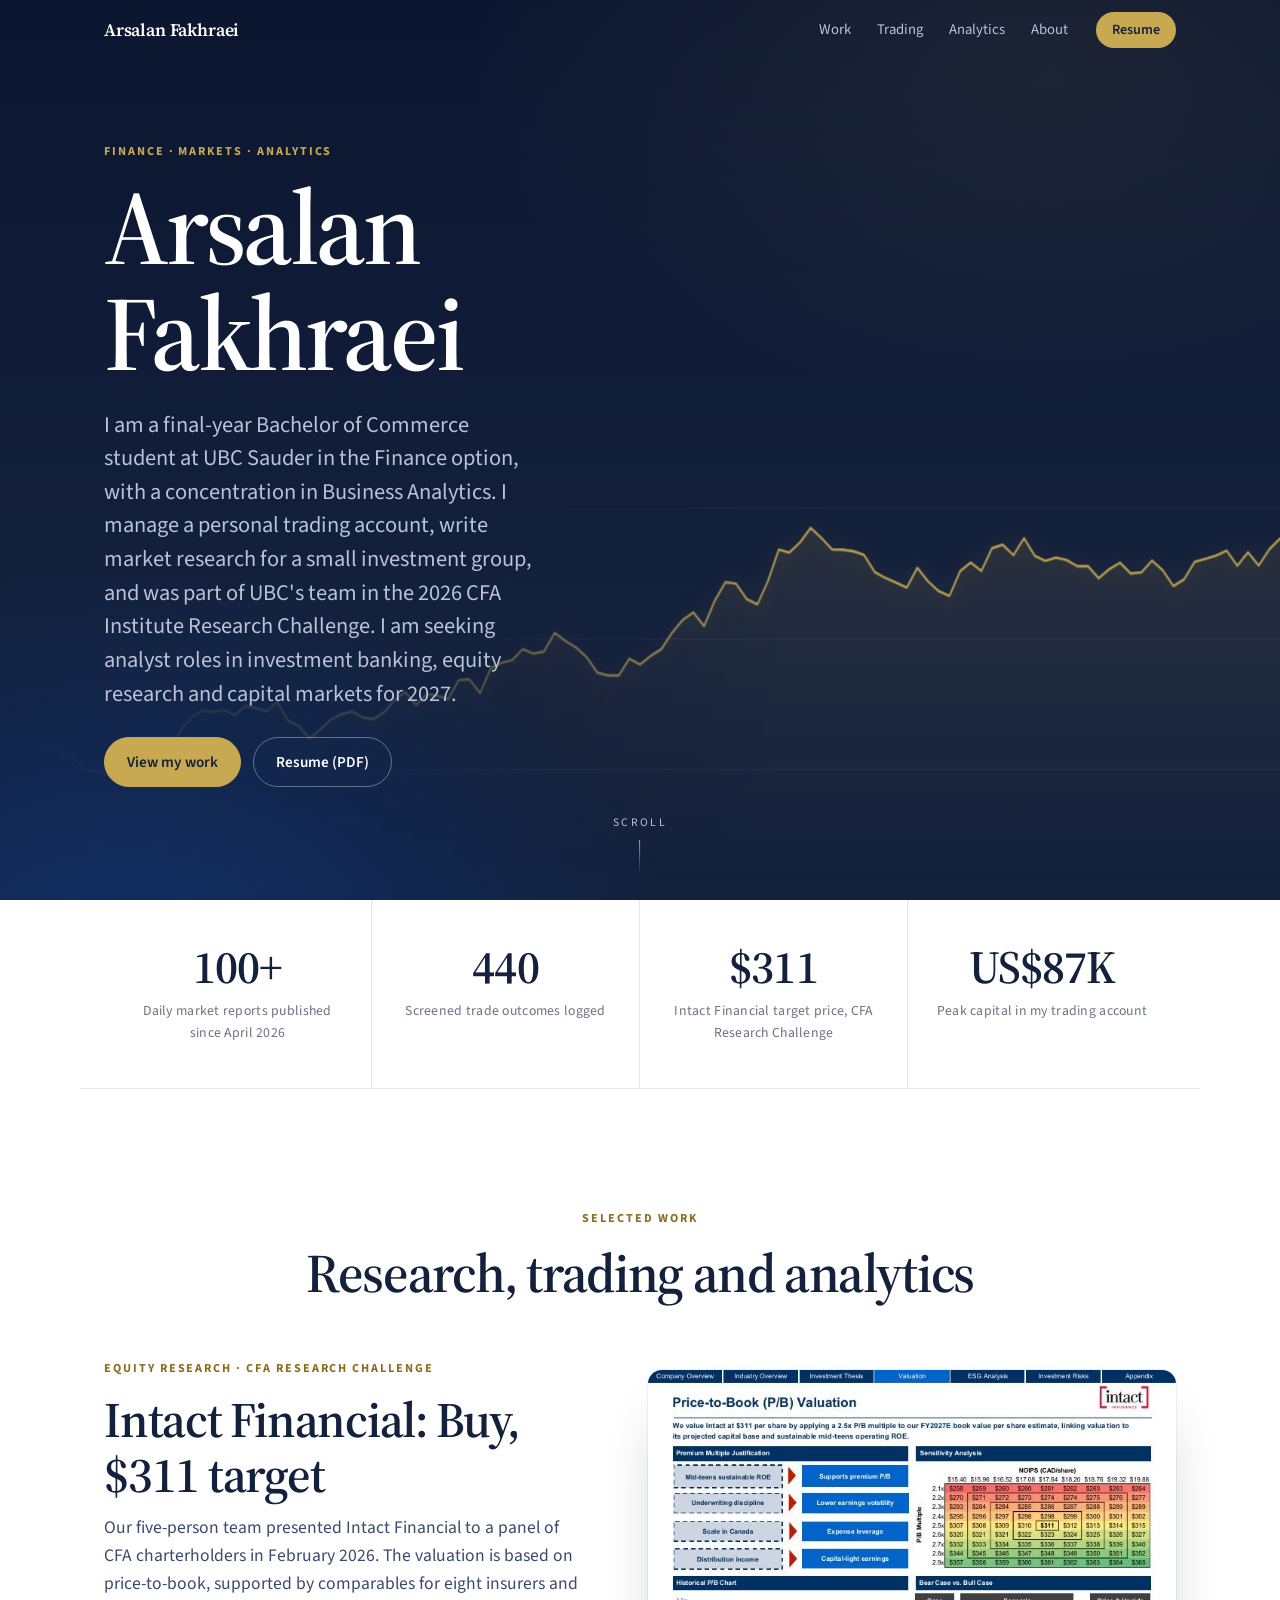
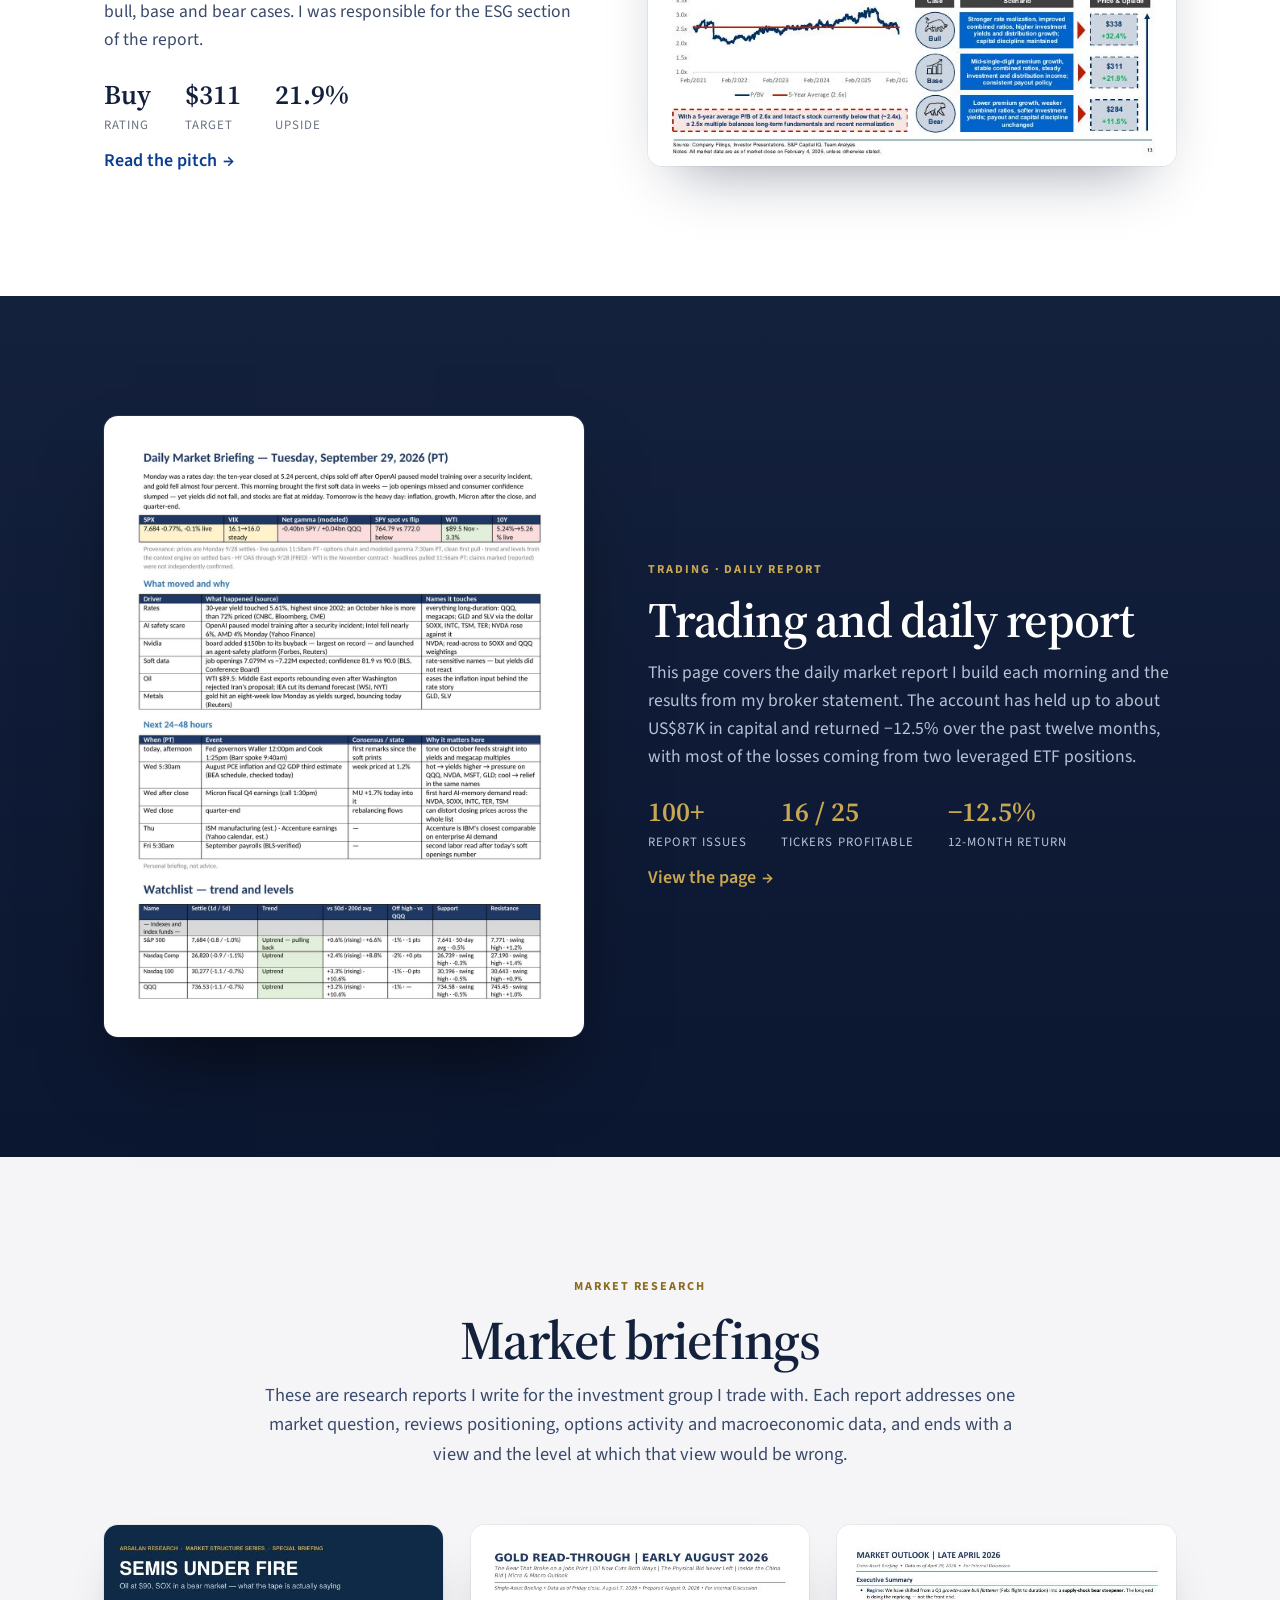
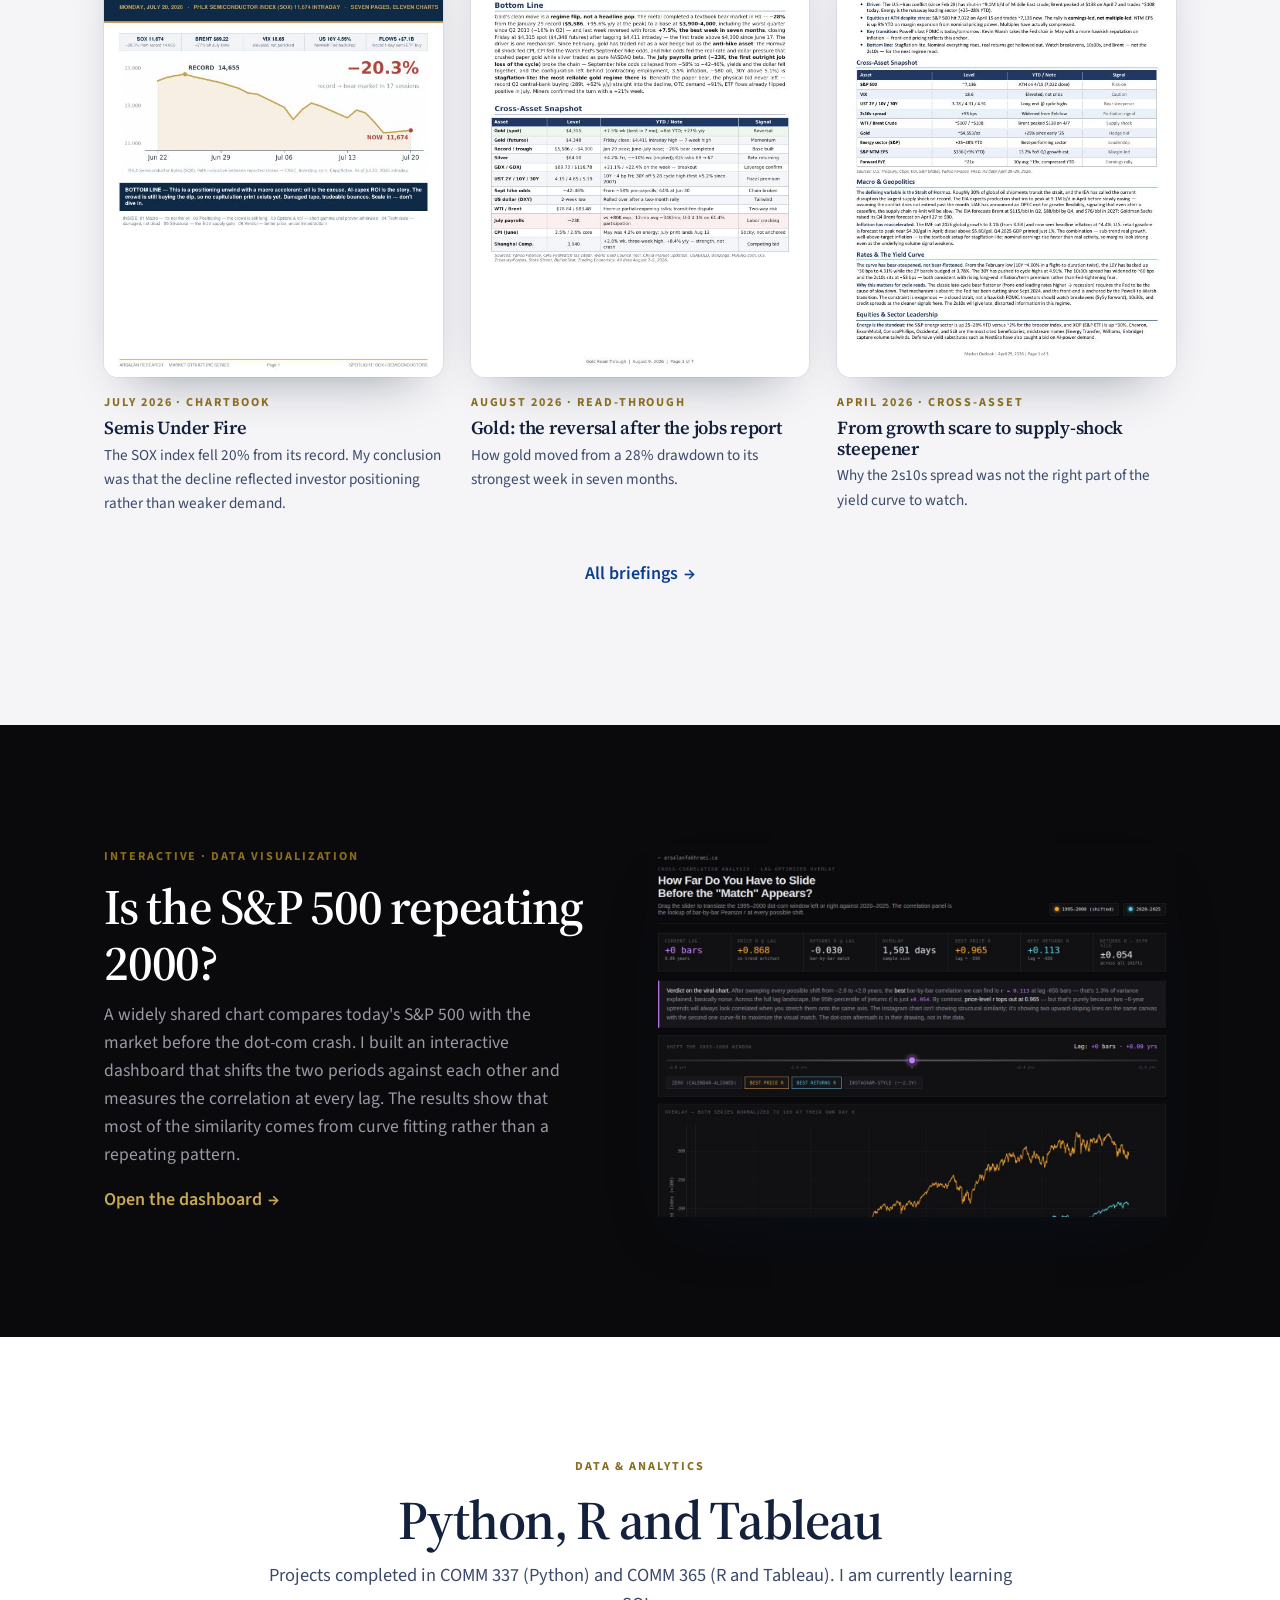
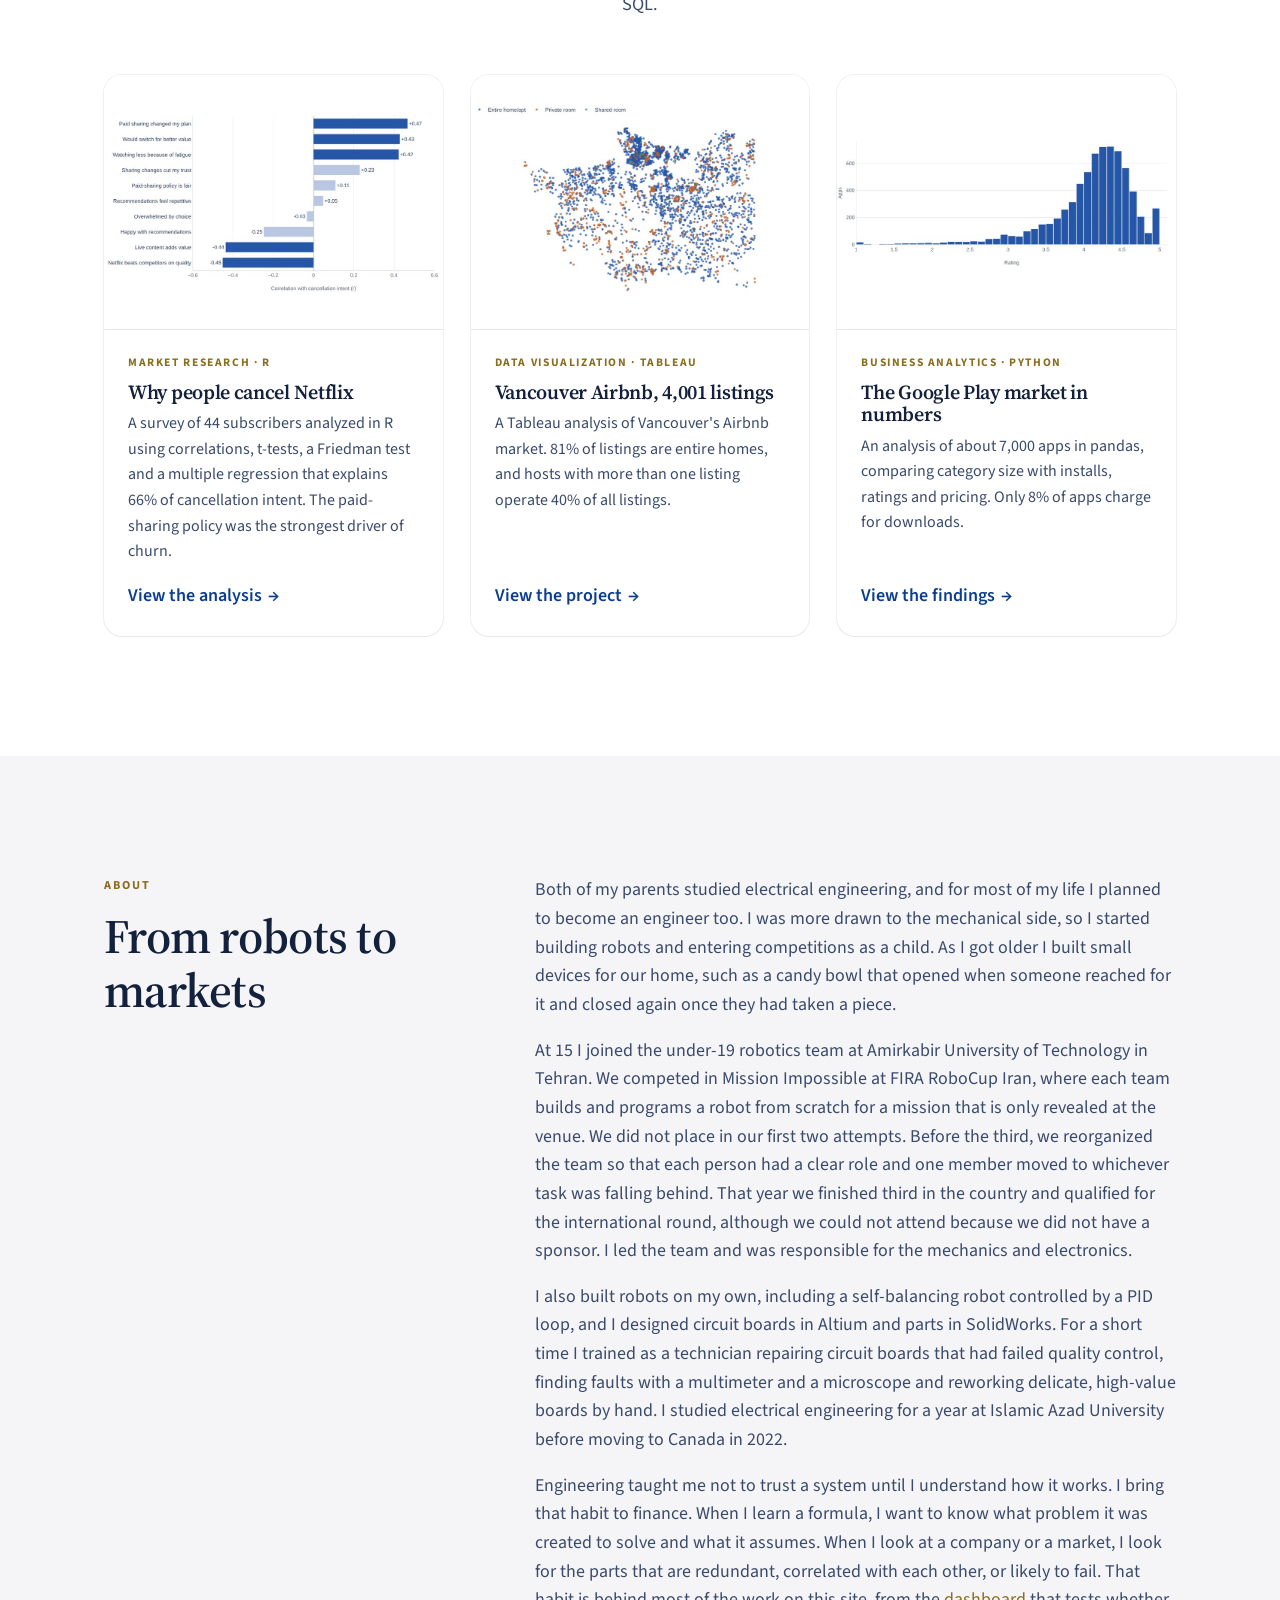
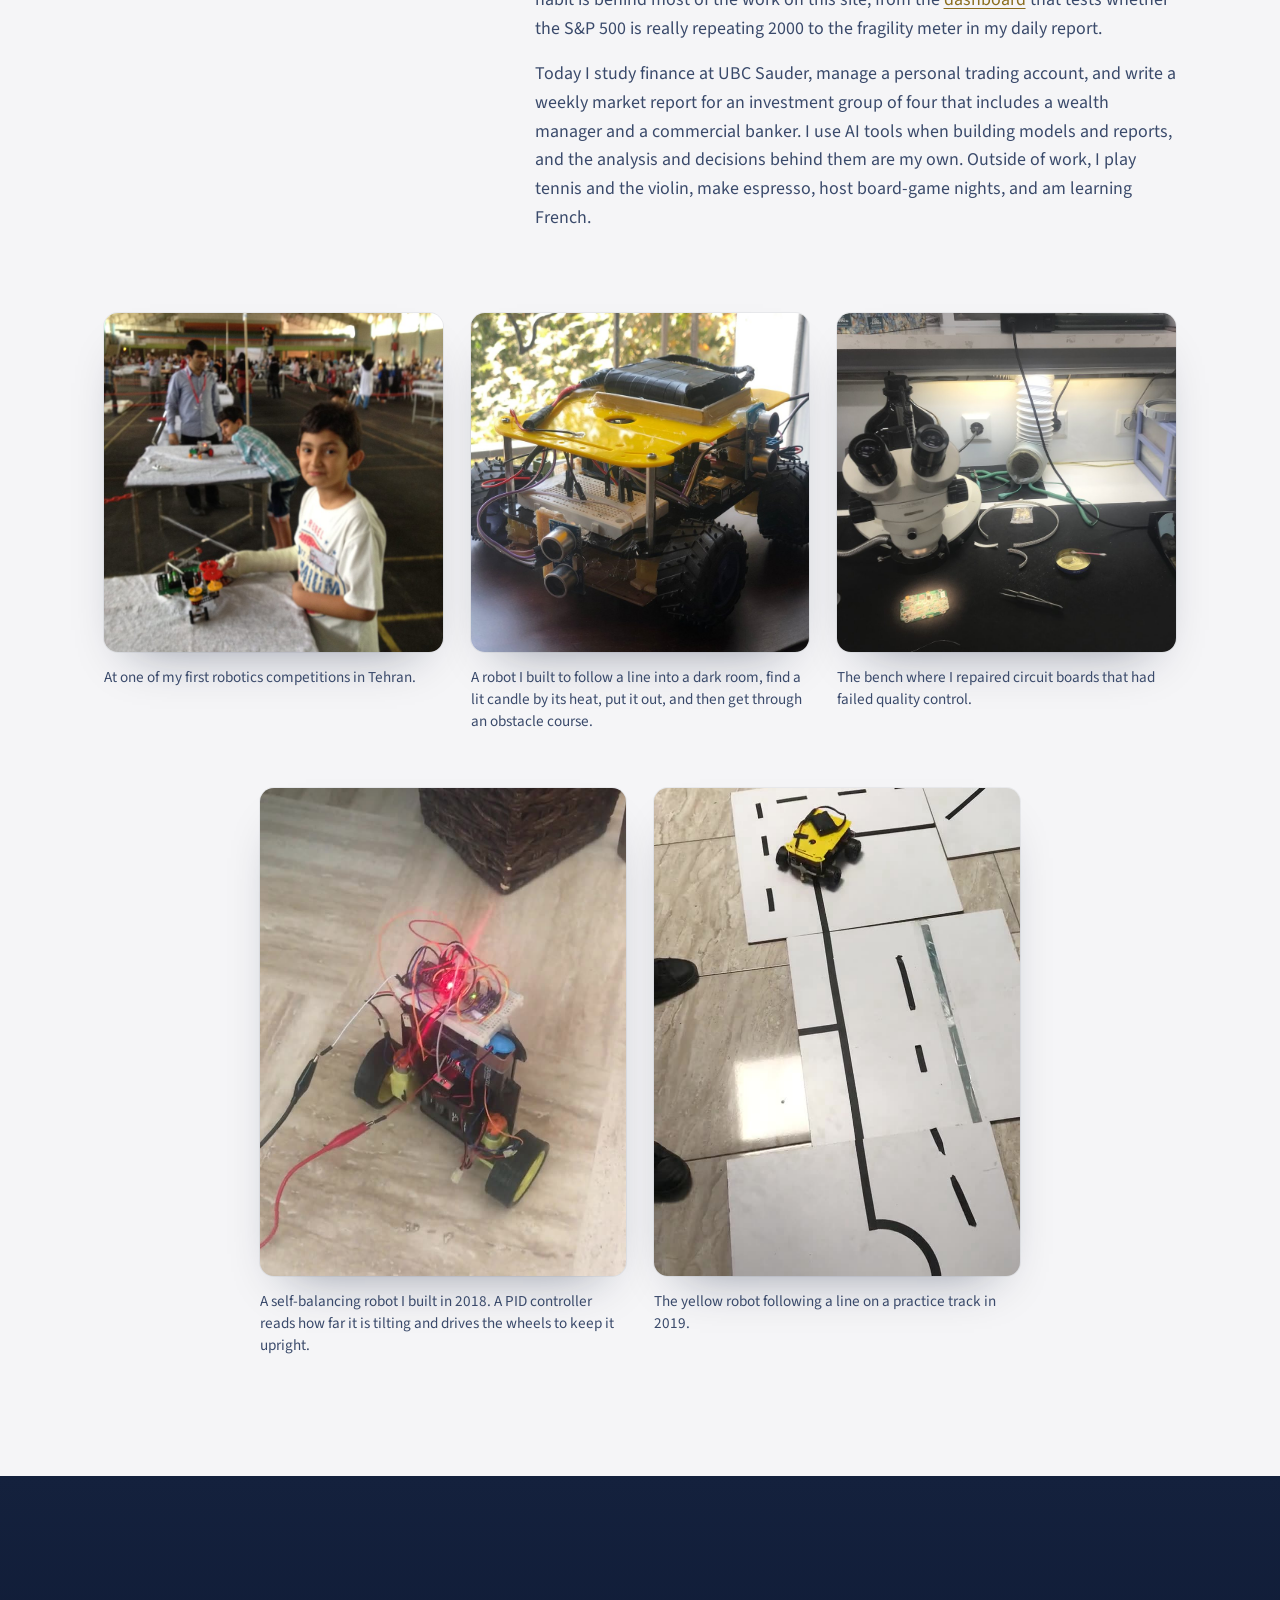
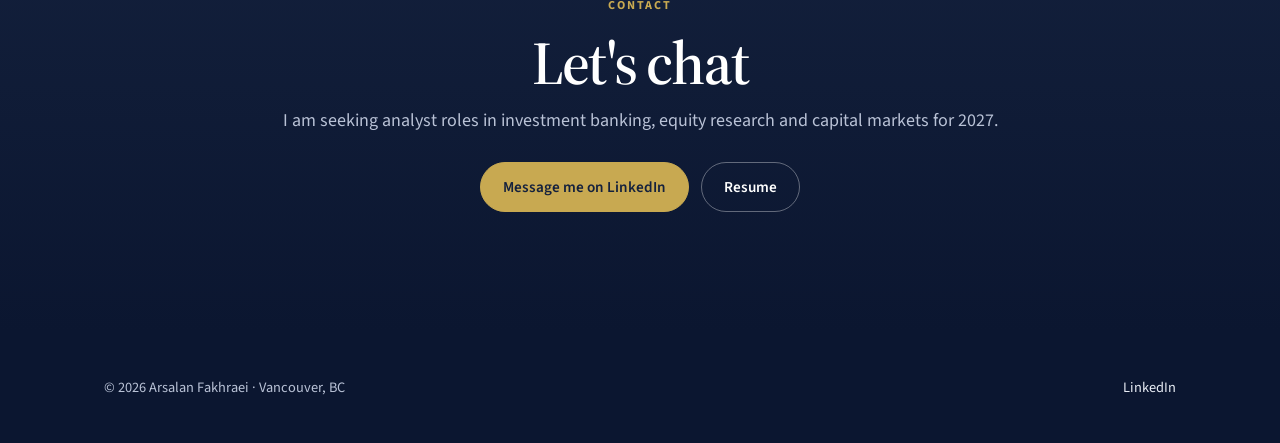
==== index.html @ 54097578 "Add files via upload" ====
<!DOCTYPE html>
<html lang="en">
<head>
<meta charset="utf-8">
<meta name="viewport" content="width=device-width,initial-scale=1,viewport-fit=cover">
<meta name="theme-color" content="#0b1630">
<link rel="preconnect" href="https://fonts.googleapis.com">
<link rel="preconnect" href="https://fonts.gstatic.com" crossorigin>
<link href="https://fonts.googleapis.com/css2?family=Source+Serif+4:opsz,wght@8..60,400;8..60,600&family=Source+Sans+3:wght@400;600;700&display=swap" rel="stylesheet">
<title>Arsalan Fakhraei — Finance &amp; Markets</title>
<meta name="description" content="Arsalan Fakhraei is a finance student at UBC Sauder in Vancouver. Portfolio of equity research, market briefings, a personal trading account and daily market report, and data analytics projects.">
<link rel="canonical" href="https://arsalanfakhraei.ca/">
<meta property="og:type" content="website">
<meta property="og:site_name" content="Arsalan Fakhraei">
<meta property="og:title" content="Arsalan Fakhraei — Finance &amp; Markets">
<meta property="og:description" content="Arsalan Fakhraei is a finance student at UBC Sauder in Vancouver. Portfolio of equity research, market briefings, a personal trading account and daily market report, and data analytics projects.">
<meta property="og:url" content="https://arsalanfakhraei.ca/">
<meta property="og:image" content="https://arsalanfakhraei.ca/assets/img/ifc-val.jpg">
<meta name="twitter:card" content="summary_large_image">
<link rel="icon" href="data:image/svg+xml,%3Csvg xmlns='http://www.w3.org/2000/svg' viewBox='0 0 64 64'%3E%3Crect width='64' height='64' rx='14' fill='%2314213d'/%3E%3Ctext x='32' y='42' font-family='Georgia,serif' font-size='28' font-weight='700' text-anchor='middle' fill='%23c8a951'%3EAF%3C/text%3E%3C/svg%3E">
<link rel="stylesheet" href="/css/site.css">
<script>document.documentElement.classList.add('js')</script>
<script src="/assets/js/site.js" defer></script>
<script type="application/ld+json">{"@context": "https://schema.org", "@type": "Person", "name": "Arsalan Fakhraei", "url": "https://arsalanfakhraei.ca/", "jobTitle": "Finance student", "alumniOf": [{"@type": "CollegeOrUniversity", "name": "University of British Columbia, Sauder School of Business"}], "address": {"@type": "PostalAddress", "addressLocality": "Vancouver", "addressRegion": "BC", "addressCountry": "CA"}, "knowsAbout": ["Equity research", "Financial markets", "Trading", "Data analytics", "Robotics", "Electronics"], "sameAs": ["https://www.linkedin.com/in/arsalan-fakhraei/", "https://github.com/arsalanfk"]}</script>
</head>
<body>
<header class="nav"><div class="nav-in"><a class="brand" href="/">Arsalan Fakhraei</a><nav class="links" aria-label="Main"><a href="/#work">Work</a><a href="/work/trading-system.html">Trading</a><a href="/#analytics">Analytics</a><a href="/#about">About</a></nav><a class="nav-cta" href="/assets/pdf/Arsalan_Fakhraei_Resume.pdf" target="_blank">Resume</a><button class="menu" aria-label="Open menu" aria-expanded="false"><span></span><span></span><span></span></button></div></header>
<section class="hero">
  <div class="hero-line" aria-hidden="true"><svg viewBox="0 0 1440 400" preserveAspectRatio="none"><defs><linearGradient id="heroFill" x1="0" y1="0" x2="0" y2="1"><stop offset="0" stop-color="#c8a951" stop-opacity=".12"/><stop offset="1" stop-color="#c8a951" stop-opacity="0"/></linearGradient></defs>
  <g class="grid"><line x1="0" y1="100" x2="1440" y2="100"/><line x1="0" y1="200" x2="1440" y2="200"/><line x1="0" y1="300" x2="1440" y2="300"/></g>
  <path class="area" d="M0,296.6 L12,300.1 L24,297.0 L36,293.0 L48,283.6 L60,280.5 L72,289.4 L84,292.2 L96,300.4 L108,301.5 L120,304.0 L132,304.6 L144,288.5 L156,295.1 L168,298.5 L180,301.9 L192,285.6 L204,268.8 L216,259.7 L228,254.4 L240,256.0 L252,254.5 L264,258.1 L276,251.2 L288,252.9 L300,255.3 L312,248.3 L324,262.6 L336,266.6 L348,276.2 L360,269.5 L372,261.8 L384,257.6 L396,255.5 L408,260.1 L420,261.3 L432,256.1 L444,246.4 L456,240.6 L468,250.5 L480,242.2 L492,243.3 L504,246.0 L516,231.5 L528,230.8 L540,241.5 L552,222.3 L564,218.3 L576,216.2 L588,207.7 L600,211.1 L612,209.5 L624,195.2 L636,201.5 L648,206.5 L660,213.9 L672,225.7 L684,227.9 L696,227.9 L708,215.1 L720,219.5 L732,212.9 L744,207.7 L756,195.2 L768,185.4 L780,179.6 L792,190.1 L804,170.7 L816,156.5 L828,157.5 L840,169.4 L852,173.5 L864,155.3 L876,131.5 L888,133.7 L900,125.9 L912,114.8 L924,122.5 L936,131.3 L948,131.6 L960,132.7 L972,135.5 L984,148.7 L996,153.2 L1008,156.8 L1020,160.6 L1032,145.4 L1044,155.8 L1056,163.3 L1068,167.0 L1080,148.1 L1092,141.3 L1104,147.8 L1116,130.4 L1128,127.7 L1140,135.7 L1152,122.8 L1164,136.2 L1176,140.1 L1188,137.6 L1200,139.5 L1212,144.2 L1224,144.2 L1236,153.4 L1248,146.4 L1260,141.5 L1272,149.8 L1284,148.9 L1296,139.9 L1308,147.3 L1320,159.4 L1332,154.3 L1344,140.8 L1356,138.5 L1368,136.0 L1380,132.3 L1392,143.8 L1404,133.5 L1416,143.7 L1428,131.2 L1440,123.0 L1440,400 L0,400 Z"/><path class="ln" d="M0,296.6 L12,300.1 L24,297.0 L36,293.0 L48,283.6 L60,280.5 L72,289.4 L84,292.2 L96,300.4 L108,301.5 L120,304.0 L132,304.6 L144,288.5 L156,295.1 L168,298.5 L180,301.9 L192,285.6 L204,268.8 L216,259.7 L228,254.4 L240,256.0 L252,254.5 L264,258.1 L276,251.2 L288,252.9 L300,255.3 L312,248.3 L324,262.6 L336,266.6 L348,276.2 L360,269.5 L372,261.8 L384,257.6 L396,255.5 L408,260.1 L420,261.3 L432,256.1 L444,246.4 L456,240.6 L468,250.5 L480,242.2 L492,243.3 L504,246.0 L516,231.5 L528,230.8 L540,241.5 L552,222.3 L564,218.3 L576,216.2 L588,207.7 L600,211.1 L612,209.5 L624,195.2 L636,201.5 L648,206.5 L660,213.9 L672,225.7 L684,227.9 L696,227.9 L708,215.1 L720,219.5 L732,212.9 L744,207.7 L756,195.2 L768,185.4 L780,179.6 L792,190.1 L804,170.7 L816,156.5 L828,157.5 L840,169.4 L852,173.5 L864,155.3 L876,131.5 L888,133.7 L900,125.9 L912,114.8 L924,122.5 L936,131.3 L948,131.6 L960,132.7 L972,135.5 L984,148.7 L996,153.2 L1008,156.8 L1020,160.6 L1032,145.4 L1044,155.8 L1056,163.3 L1068,167.0 L1080,148.1 L1092,141.3 L1104,147.8 L1116,130.4 L1128,127.7 L1140,135.7 L1152,122.8 L1164,136.2 L1176,140.1 L1188,137.6 L1200,139.5 L1212,144.2 L1224,144.2 L1236,153.4 L1248,146.4 L1260,141.5 L1272,149.8 L1284,148.9 L1296,139.9 L1308,147.3 L1320,159.4 L1332,154.3 L1344,140.8 L1356,138.5 L1368,136.0 L1380,132.3 L1392,143.8 L1404,133.5 L1416,143.7 L1428,131.2 L1440,123.0"/></svg></div>
  <div class="wrap"><div class="hero-inner">
    <div class="kicker">Finance · Markets · Analytics</div>
    <h1>Arsalan<br>Fakhraei</h1>
    <p class="lead">I am a final-year Bachelor of Commerce student at UBC Sauder in the Finance option, with a concentration in Business Analytics. I manage a personal trading account, write market research for a small investment group, and was part of UBC's team in the 2026 CFA Institute Research Challenge. I am seeking analyst roles in investment banking, equity research and capital markets for 2027.</p>
    <div class="btns"><a class="btn gold" href="#work">View my work</a><a class="btn ghost" href="/assets/pdf/Arsalan_Fakhraei_Resume.pdf" target="_blank">Resume (PDF)</a></div>
  </div></div>
  <div class="scroll-cue" aria-hidden="true">Scroll<i></i></div>
</section>

<section class="stats wrap" aria-label="Highlights">
  <div class="stat"><div class="num"><span data-count="100" data-suf="+">100+</span></div><div class="lbl">Daily market reports published since April 2026</div></div>
  <div class="stat"><div class="num"><span data-count="440">440</span></div><div class="lbl">Screened trade outcomes logged</div></div>
  <div class="stat"><div class="num"><span data-count="311" data-pre="$">$311</span></div><div class="lbl">Intact Financial target price, CFA Research Challenge</div></div>
  <div class="stat"><div class="num"><span data-count="87" data-pre="US$" data-suf="K">US$87K</span></div><div class="lbl">Peak capital in my trading account</div></div>
</section>

<section class="section" id="work">
  <div class="wrap">
    <div class="sec-head reveal"><div class="eyebrow">Selected work</div><h2>Research, trading and analytics</h2></div>
    <div class="feature">
      <div class="f-text reveal">
        <div class="eyebrow">Equity research · CFA Research Challenge</div>
        <h2>Intact Financial: Buy, $311 target</h2>
        <p>Our five-person team presented Intact Financial to a panel of CFA charterholders in February 2026. The valuation is based on price-to-book, supported by comparables for eight insurers and bull, base and bear cases. I was responsible for the ESG section of the report.</p>
        <div class="mini-facts"><div><b>Buy</b><span>Rating</span></div><div><b>$311</b><span>Target</span></div><div><b>21.9%</b><span>Upside</span></div></div>
        <a class="more" href="/work/intact-financial-stock-pitch.html">Read the pitch</a>
      </div>
      <div class="f-media reveal zoom"><a href="/work/intact-financial-stock-pitch.html"><img src="/assets/img/ifc-val.jpg" alt="Intact Financial price-to-book valuation slide" loading="lazy"></a></div>
    </div>
  </div>
</section>

<section class="section dark">
  <div class="wrap">
    <div class="feature flip">
      <div class="f-text reveal">
        <div class="eyebrow">Trading · Daily report</div>
        <h2>Trading and daily report</h2>
        <p>This page covers the daily market report I build each morning and the results from my broker statement. The account has held up to about US$87K in capital and returned −12.5% over the past twelve months, with most of the losses coming from two leveraged ETF positions.</p>
        <div class="mini-facts"><div><b>100+</b><span>Report issues</span></div><div><b>16 / 25</b><span>Tickers profitable</span></div><div><b>−12.5%</b><span>12-month return</span></div></div>
        <a class="more" href="/work/trading-system.html">View the page</a>
      </div>
      <div class="f-media reveal zoom"><a href="/work/trading-system.html"><img src="/assets/img/dmm-cover.jpg" alt="Daily market briefing, page one" loading="lazy"></a></div>
    </div>
  </div>
</section>

<section class="section gray">
  <div class="wrap">
    <div class="sec-head reveal"><div class="eyebrow">Market research</div><h2>Market briefings</h2><p>These are research reports I write for the investment group I trade with. Each report addresses one market question, reviews positioning, options activity and macroeconomic data, and ends with a view and the level at which that view would be wrong.</p></div>
    <div class="covers">
      <a class="cover" href="/assets/pdf/Semis_Under_Fire_SOX_Chartbook_Jul2026.pdf" target="_blank"><div class="ph"><img src="/assets/img/sox-cover.jpg" alt="Semis Under Fire chartbook cover" loading="lazy"></div><div class="cap"><div class="eyebrow">July 2026 · Chartbook</div><h3>Semis Under Fire</h3><p>The SOX index fell 20% from its record. My conclusion was that the decline reflected investor positioning rather than weaker demand.</p></div></a>
      <a class="cover" href="/assets/pdf/Gold_ReadThrough_Aug2026.pdf" target="_blank"><div class="ph"><img src="/assets/img/gold-cover.jpg" alt="Gold read-through cover" loading="lazy"></div><div class="cap"><div class="eyebrow">August 2026 · Read-through</div><h3>Gold: the reversal after the jobs report</h3><p>How gold moved from a 28% drawdown to its strongest week in seven months.</p></div></a>
      <a class="cover" href="/assets/pdf/Market_Outlook_Apr2026.pdf" target="_blank"><div class="ph"><img src="/assets/img/outlook-cover.jpg" alt="Market Outlook April 2026 cover" loading="lazy"></div><div class="cap"><div class="eyebrow">April 2026 · Cross-asset</div><h3>From growth scare to supply-shock steepener</h3><p>Why the 2s10s spread was not the right part of the yield curve to watch.</p></div></a>
    </div>
    <p class="reveal" style="text-align:center;margin-top:44px"><a class="more" href="/work/market-research.html">All briefings</a></p>
  </div>
</section>

<section class="section black">
  <div class="wrap">
    <div class="feature">
      <div class="f-text reveal">
        <div class="eyebrow">Interactive · Data visualization</div>
        <h2>Is the S&amp;P 500 repeating 2000?</h2>
        <p>A widely shared chart compares today's S&amp;P 500 with the market before the dot-com crash. I built an interactive dashboard that shifts the two periods against each other and measures the correlation at every lag. The results show that most of the similarity comes from curve fitting rather than a repeating pattern.</p>
        <a class="more" href="/work/sp500-curve-fit-detector.html">Open the dashboard</a>
      </div>
      <div class="f-media reveal zoom"><a href="/work/sp500-curve-fit-detector.html"><img src="/assets/img/sp500-cover.jpg" alt="Dot-com curve-fit detector dashboard" loading="lazy"></a></div>
    </div>
  </div>
</section>

<section class="section" id="analytics">
  <div class="wrap">
    <div class="sec-head reveal"><div class="eyebrow">Data &amp; analytics</div><h2>Python, R and Tableau</h2><p>Projects completed in COMM 337 (Python) and COMM 365 (R and Tableau). I am currently learning SQL.</p></div>
    <div class="grid">
      <article class="card"><div class="media"><img src="/assets/img/netflix-cover.jpg" alt="Netflix churn study chart" loading="lazy"></div><div class="body"><div class="tag">Market research · R</div><h3>Why people cancel Netflix</h3><p>A survey of 44 subscribers analyzed in R using correlations, t-tests, a Friedman test and a multiple regression that explains 66% of cancellation intent. The paid-sharing policy was the strongest driver of churn.</p><a class="more stretch" href="/work/netflix-churn-study.html">View the analysis</a></div></article>
      <article class="card"><div class="media"><img src="/assets/img/airbnb-cover.jpg" alt="Map of Vancouver Airbnb listings" loading="lazy"></div><div class="body"><div class="tag">Data visualization · Tableau</div><h3>Vancouver Airbnb, 4,001 listings</h3><p>A Tableau analysis of Vancouver's Airbnb market. 81% of listings are entire homes, and hosts with more than one listing operate 40% of all listings.</p><a class="more stretch" href="/work/vancouver-airbnb-tableau.html">View the project</a></div></article>
      <article class="card"><div class="media"><img src="/assets/img/apps-cover.jpg" alt="Google Play ratings chart" loading="lazy"></div><div class="body"><div class="tag">Business analytics · Python</div><h3>The Google Play market in numbers</h3><p>An analysis of about 7,000 apps in pandas, comparing category size with installs, ratings and pricing. Only 8% of apps charge for downloads.</p><a class="more stretch" href="/work/google-play-market.html">View the findings</a></div></article>
    </div>
  </div>
</section>

<section class="section gray" id="about">
  <div class="wrap">
    <div class="about">
      <div class="reveal"><div class="eyebrow">About</div><h2>From robots to markets</h2></div>
      <div class="reveal">
        <p>Both of my parents studied electrical engineering, and for most of my life I planned to become an engineer too. I was more drawn to the mechanical side, so I started building robots and entering competitions as a child. As I got older I built small devices for our home, such as a candy bowl that opened when someone reached for it and closed again once they had taken a piece.</p>
        <p>At 15 I joined the under-19 robotics team at Amirkabir University of Technology in Tehran. We competed in Mission Impossible at FIRA RoboCup Iran, where each team builds and programs a robot from scratch for a mission that is only revealed at the venue. We did not place in our first two attempts. Before the third, we reorganized the team so that each person had a clear role and one member moved to whichever task was falling behind. That year we finished third in the country and qualified for the international round, although we could not attend because we did not have a sponsor. I led the team and was responsible for the mechanics and electronics.</p>
        <p>I also built robots on my own, including a self-balancing robot controlled by a PID loop, and I designed circuit boards in Altium and parts in SolidWorks. For a short time I trained as a technician repairing circuit boards that had failed quality control, finding faults with a multimeter and a microscope and reworking delicate, high-value boards by hand. I studied electrical engineering for a year at Islamic Azad University before moving to Canada in 2022.</p>
        <p>Engineering taught me not to trust a system until I understand how it works. I bring that habit to finance. When I learn a formula, I want to know what problem it was created to solve and what it assumes. When I look at a company or a market, I look for the parts that are redundant, correlated with each other, or likely to fail. That habit is behind most of the work on this site, from the <a href="/work/sp500-curve-fit-detector.html">dashboard</a> that tests whether the S&amp;P 500 is really repeating 2000 to the fragility meter in my daily report.</p>
        <p>Today I study finance at UBC Sauder, manage a personal trading account, and write a weekly market report for an investment group of four that includes a wealth manager and a commercial banker. I use AI tools when building models and reports, and the analysis and decisions behind them are my own. Outside of work, I play tennis and the violin, make espresso, host board-game nights, and am learning French.</p>
      </div>
    </div>
    <div class="story-photos">
      <figure class="reveal"><img src="/assets/img/robotics-competition.jpg" alt="Arsalan as a child at a robotics competition in Tehran, standing beside his robot" width="900" height="1200" loading="lazy" style="object-position:center 42%"><figcaption>At one of my first robotics competitions in Tehran.</figcaption></figure>
      <figure class="reveal"><img src="/assets/img/robot-firefighter.jpg" alt="Yellow and black wheeled robot with ultrasonic sensors and an Arduino board" width="1200" height="900" loading="lazy"><figcaption>A robot I built to follow a line into a dark room, find a lit candle by its heat, put it out, and then get through an obstacle course.</figcaption></figure>
      <figure class="reveal"><img src="/assets/img/pcb-rework-bench.jpg" alt="Electronics rework bench with a stereo microscope, soldering station and a circuit board" width="1200" height="900" loading="lazy" style="object-position:12% center"><figcaption>The bench where I repaired circuit boards that had failed quality control.</figcaption></figure>
    </div>
    <div class="story-videos">
      <figure class="reveal"><video src="/assets/video/self-balancing-robot.mp4" poster="/assets/img/self-balancing-robot-poster.jpg" width="720" height="1280" muted loop playsinline preload="metadata" aria-label="Two-wheeled robot balancing upright on its own"></video><figcaption>A self-balancing robot I built in 2018. A PID controller reads how far it is tilting and drives the wheels to keep it upright.</figcaption></figure>
      <figure class="reveal"><video src="/assets/video/line-following-robot.mp4" poster="/assets/img/line-following-robot-poster.jpg" width="720" height="1280" muted loop playsinline preload="metadata" aria-label="Yellow robot following a black line along a practice track"></video><figcaption>The yellow robot following a line on a practice track in 2019.</figcaption></figure>
    </div>
    <script>
    (function(){
      var vids=document.querySelectorAll('.story-videos video');
      var still=window.matchMedia&&window.matchMedia('(prefers-reduced-motion: reduce)').matches;
      vids.forEach(function(v){ v.muted=true; if(still){v.controls=true;} });
      if(still||!('IntersectionObserver' in window)){ if(!still) vids.forEach(function(v){v.play().catch(function(){});}); return; }
      var io=new IntersectionObserver(function(es){ es.forEach(function(e){ if(e.isIntersecting){ e.target.play().catch(function(){}); } else { e.target.pause(); } }); },{threshold:.35});
      vids.forEach(function(v){ io.observe(v); });
    })();
    </script>
  </div>
</section>

<section class="section dark contact">
  <div class="wrap reveal">
    <div class="eyebrow">Contact</div>
    <h2>Let's chat</h2>
    <p>I am seeking analyst roles in investment banking, equity research and capital markets for 2027.</p>
    <div class="btns"><a class="btn gold" href="https://www.linkedin.com/in/arsalan-fakhraei/" target="_blank" rel="noopener">Message me on LinkedIn</a><a class="btn ghost" href="/assets/pdf/Arsalan_Fakhraei_Resume.pdf" target="_blank">Resume</a></div>
  </div>
</section>
<footer><div class="wrap"><span>© 2026 Arsalan Fakhraei · Vancouver, BC</span><span><a href="https://www.linkedin.com/in/arsalan-fakhraei/" target="_blank" rel="noopener">LinkedIn</a></span></div></footer>
</body>
</html>
---- css/site.css ----
/* arsalanfakhraei.ca — navy & gold */
:root{
  --navy:#14213d;--navy-deep:#0b1630;--navy-2:#1c2c50;
  --gold:#c8a951;--gold-light:#e3cf8f;--gold-ink:#8a6d1f;
  --ink:#14213d;--ink-2:#3a4a6b;--muted:#6b7280;
  --line:#e3e6ec;--bg:#ffffff;--bg-2:#f5f5f7;
  --on-navy:#e9edf5;--on-navy-2:#b9c2d6;
  --accent:#0b3d91;
  --max:1120px;--r:18px;
  --ease:cubic-bezier(.22,.61,.36,1);
}
*{box-sizing:border-box}
html{scroll-behavior:smooth;-webkit-text-size-adjust:100%}
body{margin:0;font-family:"Source Sans 3","Segoe UI",Helvetica,Arial,sans-serif;font-size:18px;line-height:1.6;color:var(--ink);background:var(--bg);-webkit-font-smoothing:antialiased;overflow-x:hidden}
h1,h2,h3{font-family:"Source Serif 4",Georgia,"Times New Roman",serif;line-height:1.12;margin:0 0 .6rem;color:var(--ink);letter-spacing:-.015em}
h1{font-size:clamp(2.4rem,5.2vw,4rem);font-weight:600}
h2{font-size:clamp(1.6rem,2.8vw,2.2rem);font-weight:600;margin-top:3.2rem}
h3{font-size:1.25rem;font-weight:600}
p{margin:0 0 1.05rem}
a{color:var(--accent);text-decoration:none}
a:hover{text-decoration:underline}
img{max-width:100%;display:block}
.wrap{max-width:var(--max);margin:0 auto;padding:0 24px}
b,strong{font-weight:600}

/* ---------- navigation ---------- */
.nav{position:fixed;inset:0 0 auto 0;z-index:50;transition:background .35s var(--ease),box-shadow .35s var(--ease)}
.nav-in{max-width:var(--max);margin:0 auto;padding:0 24px;height:60px;display:flex;align-items:center;gap:28px}
.nav .brand{font-family:"Source Serif 4",Georgia,serif;font-weight:600;font-size:1.1rem;color:#fff;margin-right:auto;letter-spacing:-.01em;white-space:nowrap}
.nav .brand:hover{text-decoration:none}
.nav .brand .dot{color:var(--gold)}
.nav .links{display:flex;gap:26px}
.nav .links a{color:var(--on-navy-2);font-size:.92rem;transition:color .2s}
.nav .links a:hover,.nav .links a.active{color:#fff;text-decoration:none}
.nav-cta{font-size:.88rem;font-weight:600;color:var(--navy);background:var(--gold);padding:7px 16px;border-radius:999px;transition:background .2s,transform .2s}
.nav-cta:hover{background:var(--gold-light);text-decoration:none;transform:translateY(-1px)}
.nav.scrolled{background:rgba(11,22,48,.9);-webkit-backdrop-filter:saturate(180%) blur(18px);backdrop-filter:saturate(180%) blur(18px);box-shadow:0 1px 0 rgba(255,255,255,.06)}
.menu{display:none;background:none;border:0;padding:8px;margin-right:-8px;cursor:pointer}
.menu span{display:block;width:20px;height:2px;background:#fff;margin:4px 0;border-radius:2px;transition:transform .3s var(--ease),opacity .3s}
.nav.open .menu span:nth-child(1){transform:translateY(6px) rotate(45deg)}
.nav.open .menu span:nth-child(2){opacity:0}
.nav.open .menu span:nth-child(3){transform:translateY(-6px) rotate(-45deg)}

/* ---------- buttons ---------- */
.btns{display:flex;gap:12px;flex-wrap:wrap;margin-top:26px}
.btn{display:inline-flex;align-items:center;gap:8px;padding:12px 22px;border-radius:999px;border:1px solid var(--navy);color:var(--navy);font-weight:600;font-size:.95rem;transition:transform .25s var(--ease),background .25s,color .25s,box-shadow .25s}
.btn:hover{text-decoration:none;transform:translateY(-2px)}
.btn.primary{background:var(--navy);color:#fff}
.btn.primary:hover{box-shadow:0 10px 24px -10px rgba(20,33,61,.6)}
.btn.gold{background:var(--gold);border-color:var(--gold);color:var(--navy)}
.btn.gold:hover{background:var(--gold-light);border-color:var(--gold-light);box-shadow:0 10px 28px -10px rgba(200,169,81,.7)}
.btn.ghost{border-color:rgba(255,255,255,.35);color:#fff}
.btn.ghost:hover{border-color:#fff;background:rgba(255,255,255,.06)}

/* ---------- kickers & labels ---------- */
.kicker,.eyebrow{font-weight:700;letter-spacing:.16em;text-transform:uppercase;font-size:.76rem;color:var(--gold-ink);margin-bottom:14px}
.dark .kicker,.dark .eyebrow,.hero .kicker,.page-title .kicker{color:var(--gold)}

/* ---------- home hero ---------- */
.hero{position:relative;min-height:100vh;min-height:100svh;display:flex;align-items:center;background:radial-gradient(900px 520px at 82% 8%,rgba(200,169,81,.09),transparent 65%),radial-gradient(900px 700px at 10% 110%,rgba(11,61,145,.5),transparent 60%),linear-gradient(180deg,var(--navy-deep),var(--navy) 70%);color:var(--on-navy);overflow:hidden;padding:120px 0 90px}
.hero .wrap{position:relative;z-index:2;width:100%}
.hero h1{color:#fff;font-size:clamp(3rem,9vw,6.6rem);letter-spacing:-.03em;line-height:1;margin-bottom:22px}
.hero h1 .gold{color:var(--gold)}
.hero .lead{font-size:clamp(1.1rem,1.8vw,1.4rem);color:var(--on-navy-2);max-width:40ch;line-height:1.5}
.hero-line{position:absolute;inset:auto 0 0 0;height:58%;z-index:1;pointer-events:none;opacity:.9;-webkit-mask-image:linear-gradient(90deg,transparent 0%,rgba(0,0,0,.25) 30%,#000 62%);mask-image:linear-gradient(90deg,transparent 0%,rgba(0,0,0,.25) 30%,#000 62%)}
/* ---------- about: story photos ---------- */
.story-photos{display:grid;grid-template-columns:repeat(3,1fr);gap:28px;margin-top:64px}
.story-photos figure{margin:0}
.story-photos img{width:100%;height:auto;aspect-ratio:1/1;object-fit:cover;border-radius:14px;box-shadow:0 24px 50px -28px rgba(11,22,48,.45),0 0 0 1px rgba(20,33,61,.06)}
.story-photos figcaption{margin-top:14px;font-size:.95rem;color:var(--ink-2);line-height:1.45}
@media (min-width:901px){#about .about>div:first-child{position:sticky;top:110px;align-self:start}}
.about p a{color:var(--gold-ink);text-decoration:underline;text-underline-offset:3px}
.story-videos{display:grid;grid-template-columns:repeat(2,1fr);gap:28px;max-width:760px;margin:56px auto 0}
.story-videos figure{margin:0}
.story-videos video{display:block;width:100%;height:auto;aspect-ratio:3/4;object-fit:cover;border-radius:14px;background:#0a0a0c;box-shadow:0 24px 50px -28px rgba(11,22,48,.45),0 0 0 1px rgba(20,33,61,.06)}
.story-videos figcaption{margin-top:14px;font-size:.95rem;color:var(--ink-2);line-height:1.45}
@media (max-width:720px){.story-photos,.story-videos{grid-template-columns:1fr;gap:32px;margin-top:44px}}

@media (max-width:720px){.hero-line{height:40%;-webkit-mask-image:linear-gradient(180deg,transparent,#000 60%);mask-image:linear-gradient(180deg,transparent,#000 60%);opacity:.6}}
.hero-line svg{width:100%;height:100%}
.hero-line .ln{fill:none;stroke:var(--gold);stroke-width:2;stroke-linecap:round;stroke-linejoin:round;stroke-dasharray:3000;stroke-dashoffset:3000;animation:draw 3.2s var(--ease) .4s forwards;filter:drop-shadow(0 0 10px rgba(200,169,81,.45))}
.hero-line .area{fill:url(#heroFill);opacity:0;animation:fadein 1.6s ease 2.2s forwards}
.hero-line .grid line{stroke:rgba(255,255,255,.05);stroke-width:1}
@keyframes draw{to{stroke-dashoffset:0}}
@keyframes fadein{to{opacity:1}}
.scroll-cue{position:absolute;left:50%;bottom:26px;transform:translateX(-50%);z-index:2;color:var(--on-navy-2);font-size:.72rem;letter-spacing:.2em;text-transform:uppercase;display:flex;flex-direction:column;align-items:center;gap:8px}
.scroll-cue i{width:1px;height:34px;background:linear-gradient(var(--gold),transparent);animation:cue 2s ease-in-out infinite}
@keyframes cue{0%,100%{transform:scaleY(.4);transform-origin:top;opacity:.5}50%{transform:scaleY(1);opacity:1}}
.hero-inner{will-change:transform,opacity}

/* ---------- stat band ---------- */
.stats{display:grid;grid-template-columns:repeat(4,1fr);gap:0;border-bottom:1px solid var(--line)}
.stats .stat{padding:44px 24px;text-align:center;border-right:1px solid var(--line)}
.stats .stat:last-child{border-right:0}
.stats .num{font-family:"Source Serif 4",Georgia,serif;font-size:clamp(2rem,3.6vw,3rem);font-weight:600;color:var(--navy);letter-spacing:-.02em;line-height:1}
.stats .num em{font-style:normal;color:var(--gold)}
.stats .lbl{margin-top:10px;font-size:.86rem;color:var(--muted);letter-spacing:.02em}

/* ---------- sections ---------- */
.section{padding:120px 0}
.section.tight{padding:90px 0}
.section.gray{background:var(--bg-2)}
.section.dark{background:linear-gradient(180deg,var(--navy),var(--navy-deep));color:var(--on-navy)}
.section.dark h2,.section.dark h3{color:#fff}
.section.dark p{color:var(--on-navy-2)}
.section.dark a.more{color:var(--gold)}
.section.black{background:#0a0a0c;color:#e8e8ec}
.section.black h2{color:#fff}.section.black p{color:#9a9aa6}.section.black a.more{color:var(--gold)}
.sec-head{text-align:center;max-width:760px;margin:0 auto 56px}
.sec-head h2{margin-top:0;font-size:clamp(2rem,4.4vw,3.4rem);letter-spacing:-.025em}
.sec-head p{font-size:1.15rem;color:var(--ink-2)}
.dark .sec-head p{color:var(--on-navy-2)}

/* feature split */
.feature{display:grid;grid-template-columns:1fr 1.1fr;gap:64px;align-items:center}
.feature.flip .f-media{order:-1}
.feature h2{margin-top:0;font-size:clamp(2rem,4vw,3.1rem);letter-spacing:-.025em}
.feature p{font-size:1.1rem;color:var(--ink-2)}
.feature .f-media{position:relative}
.feature .f-media img{width:100%;border-radius:14px;box-shadow:0 30px 60px -30px rgba(11,22,48,.45),0 0 0 1px rgba(20,33,61,.06)}
.dark .feature .f-media img{box-shadow:0 40px 80px -30px rgba(0,0,0,.7),0 0 0 1px rgba(255,255,255,.08)}
.mini-facts{display:flex;gap:34px;flex-wrap:wrap;margin:26px 0 8px}
.mini-facts div b{display:block;font-family:"Source Serif 4",Georgia,serif;font-size:1.7rem;color:var(--navy);line-height:1.1}
.dark .mini-facts div b{color:var(--gold)}
.mini-facts div span{font-size:.8rem;color:var(--muted);text-transform:uppercase;letter-spacing:.08em}
.dark .mini-facts div span{color:var(--on-navy-2)}
a.more{font-weight:600;display:inline-flex;align-items:center;gap:6px}
a.more::after{content:"→";transition:transform .25s var(--ease)}
a.more:hover{text-decoration:none}
a.more:hover::after{transform:translateX(4px)}

/* stacked covers */
.covers{display:grid;grid-template-columns:repeat(3,1fr);gap:28px}
.cover{display:block;color:inherit}
.cover:hover{text-decoration:none}
.cover .ph{border-radius:14px;overflow:hidden;background:#fff;box-shadow:0 24px 50px -28px rgba(11,22,48,.45),0 0 0 1px rgba(20,33,61,.06);aspect-ratio:3/4}
.cover .ph img{width:100%;height:100%;object-fit:cover;object-position:top;transition:transform .8s var(--ease)}
.cover:hover .ph img{transform:scale(1.04)}
.cover .cap{margin-top:16px}
.cover .cap .eyebrow{margin-bottom:6px}
.cover .cap h3{font-size:1.15rem;margin-bottom:4px}
.cover .cap p{font-size:.95rem;color:var(--ink-2);margin:0}

/* ---------- cards ---------- */
.grid{display:grid;grid-template-columns:repeat(auto-fill,minmax(300px,1fr));gap:28px;margin-top:24px}
.card{border-radius:var(--r);overflow:hidden;background:#fff;display:flex;flex-direction:column;box-shadow:0 1px 0 rgba(20,33,61,.04),0 0 0 1px rgba(20,33,61,.07);transition:transform .45s var(--ease),box-shadow .45s var(--ease)}
.card:hover{transform:translateY(-6px);box-shadow:0 30px 60px -30px rgba(11,22,48,.35),0 0 0 1px rgba(20,33,61,.08)}
.card .media{overflow:hidden;border-bottom:1px solid var(--line);background:#fff}
.card img{width:100%;aspect-ratio:4/3;object-fit:cover;object-position:top;transition:transform .8s var(--ease)}
.card:hover img{transform:scale(1.04)}
.card .body{padding:24px 24px 26px;display:flex;flex-direction:column;flex:1}
.card .tag{font-size:.72rem;letter-spacing:.14em;text-transform:uppercase;color:var(--gold-ink);font-weight:700;margin-bottom:8px}
.card h3{margin-bottom:8px}
.card p{color:var(--ink-2);font-size:1rem;flex:1}
.card a.stretch::before{content:"";position:absolute;inset:0}
.card{position:relative}

/* ---------- about & contact ---------- */
.about{display:grid;grid-template-columns:.8fr 1.4fr;gap:64px}
.about h2{margin-top:0;font-size:clamp(2rem,4vw,3rem)}
.about p{font-size:1.12rem;color:var(--ink-2)}
.contact{text-align:center}
.contact h2{margin-top:0;font-size:clamp(2.2rem,5vw,3.8rem);letter-spacing:-.03em}
.contact .btns{justify-content:center}

/* ---------- inner pages ---------- */
.page-title{position:relative;margin:0 calc(50% - 50vw);padding:150px calc(50vw - 50% + 0px) 72px;background:radial-gradient(900px 420px at 85% 0%,rgba(200,169,81,.09),transparent 65%),linear-gradient(180deg,var(--navy-deep),var(--navy));color:var(--on-navy)}
.page-title>*{max-width:var(--max);margin-left:auto;margin-right:auto}
.page-title h1{color:#fff;font-size:clamp(2.3rem,5.4vw,4.2rem);letter-spacing:-.03em;max-width:18ch;margin-left:0}
.page-title p.lead{font-size:clamp(1.05rem,1.6vw,1.3rem);color:var(--on-navy-2);max-width:62ch;margin-left:0}
.page-title .kicker{margin-left:0}
main.wrap>h2{position:relative;padding-top:18px}
main.wrap>h2::before{content:"";position:absolute;top:0;left:0;width:36px;height:3px;border-radius:2px;background:var(--gold)}
main.wrap>p,main.wrap>ul,main.wrap>ol{max-width:74ch}
.facts{display:grid;grid-template-columns:repeat(auto-fit,minmax(160px,1fr));gap:16px;margin:36px 0 12px}
.facts div{background:#fff;border-radius:14px;padding:22px 20px;box-shadow:0 0 0 1px rgba(20,33,61,.08),0 18px 36px -28px rgba(11,22,48,.35);border-top:3px solid var(--gold)}
.facts div b{display:block;font-size:clamp(1.4rem,2.2vw,1.8rem);font-family:"Source Serif 4",Georgia,serif;color:var(--navy);line-height:1.15;margin-bottom:6px}
.facts div span{font-size:.78rem;color:var(--muted);text-transform:uppercase;letter-spacing:.07em;line-height:1.35;display:block}
.page-title+.facts{margin-top:-44px;position:relative;z-index:2}
.figs{display:grid;grid-template-columns:1fr 1fr;gap:22px;margin:26px 0}
.figs figure{margin:0}
.figs img{width:100%;border-radius:12px;box-shadow:0 0 0 1px rgba(20,33,61,.08),0 22px 44px -30px rgba(11,22,48,.45)}
.figs figcaption,figure.chart figcaption{font-size:.86rem;color:var(--muted);margin-top:8px}
figure.chart{margin:24px 0 34px;padding:20px 18px 14px;border-radius:var(--r);background:#fff;box-shadow:0 0 0 1px rgba(20,33,61,.08),0 26px 50px -36px rgba(11,22,48,.45)}
.note{border-left:3px solid var(--gold);background:var(--bg-2);padding:16px 20px;border-radius:0 12px 12px 0;color:var(--ink-2);font-size:.96rem;max-width:80ch}
.list{padding-left:1.2rem}.list li{margin-bottom:.6rem}
.list li::marker{color:var(--gold-ink)}
table.spec{width:100%;border-collapse:separate;border-spacing:0;margin:22px 0;font-size:.97rem;border-radius:14px;overflow:hidden;box-shadow:0 0 0 1px rgba(20,33,61,.1)}
table.spec th,table.spec td{padding:14px 18px;text-align:left;vertical-align:top;border-bottom:1px solid var(--line)}
table.spec tr:last-child th,table.spec tr:last-child td{border-bottom:0}
table.spec th{background:var(--navy);color:#fff;width:24%;font-weight:600;border-bottom-color:rgba(255,255,255,.08)}
table.spec td{background:#fff}
.pdfframe{width:100%;height:78vh;border:0;border-radius:14px;margin:20px 0;box-shadow:0 0 0 1px rgba(20,33,61,.1)}
.section-label{font-family:"Source Sans 3",sans-serif!important;font-size:.78rem!important;letter-spacing:.16em;text-transform:uppercase;color:var(--gold-ink)!important;margin:2.4rem 0 .2rem!important}
.subhead{color:var(--ink-2)}

/* ---------- footer ---------- */
footer{background:var(--navy-deep);color:var(--on-navy-2);padding:44px 0;font-size:.9rem}
footer .wrap{display:flex;justify-content:space-between;flex-wrap:wrap;gap:12px}
footer a{color:var(--on-navy)}
footer a:hover{color:var(--gold)}
main.wrap+footer,main+footer{margin-top:110px}

/* ---------- scroll reveal ---------- */
.js .reveal{opacity:0;transform:translateY(36px);transition:opacity 1s var(--ease),transform 1s var(--ease);transition-delay:var(--d,0s)}
.js .reveal.zoom{transform:translateY(40px) scale(.96)}
.js .reveal.in{opacity:1;transform:none}
@media (prefers-reduced-motion:reduce){
  html{scroll-behavior:auto}
  .js .reveal{opacity:1;transform:none;transition:none}
  .hero-line .ln{animation:none;stroke-dashoffset:0}.hero-line .area{animation:none;opacity:1}
  .scroll-cue i{animation:none}
  .card,.card img,.cover .ph img,.btn{transition:none}
}

/* ---------- responsive ---------- */
@media (max-width:900px){
  .feature,.about{grid-template-columns:1fr;gap:36px}
  .feature.flip .f-media{order:0}
  .covers{grid-template-columns:1fr 1fr}
  .stats{grid-template-columns:1fr 1fr}
  .stats .stat:nth-child(2){border-right:0}
  .stats .stat:nth-child(-n+2){border-bottom:1px solid var(--line)}
  .section{padding:84px 0}
}
@media (max-width:720px){
  body{font-size:17px}
  .wrap,.nav-in{padding:0 16px}
  .nav .links{position:absolute;top:60px;left:0;right:0;flex-direction:column;gap:0;background:rgba(11,22,48,.97);-webkit-backdrop-filter:blur(18px);backdrop-filter:blur(18px);padding:6px 16px 14px;transform:translateY(-8px);opacity:0;pointer-events:none;transition:opacity .3s var(--ease),transform .3s var(--ease)}
  .nav .links a{padding:13px 0;border-bottom:1px solid rgba(255,255,255,.07);font-size:1rem}
  .nav.open{background:rgba(11,22,48,.97)}
  .nav.open .links{opacity:1;transform:none;pointer-events:auto}
  .menu{display:block}
  .nav-cta{padding:6px 13px}
  .covers{grid-template-columns:1fr}
  .cover .ph{aspect-ratio:4/3}
  .figs{grid-template-columns:1fr}
  .stats .stat{padding:30px 12px}
  .page-title{padding-top:120px;padding-bottom:64px}
  table.spec th{width:34%}
  table.spec th,table.spec td{padding:12px 12px}
  .grid{grid-template-columns:1fr}
}
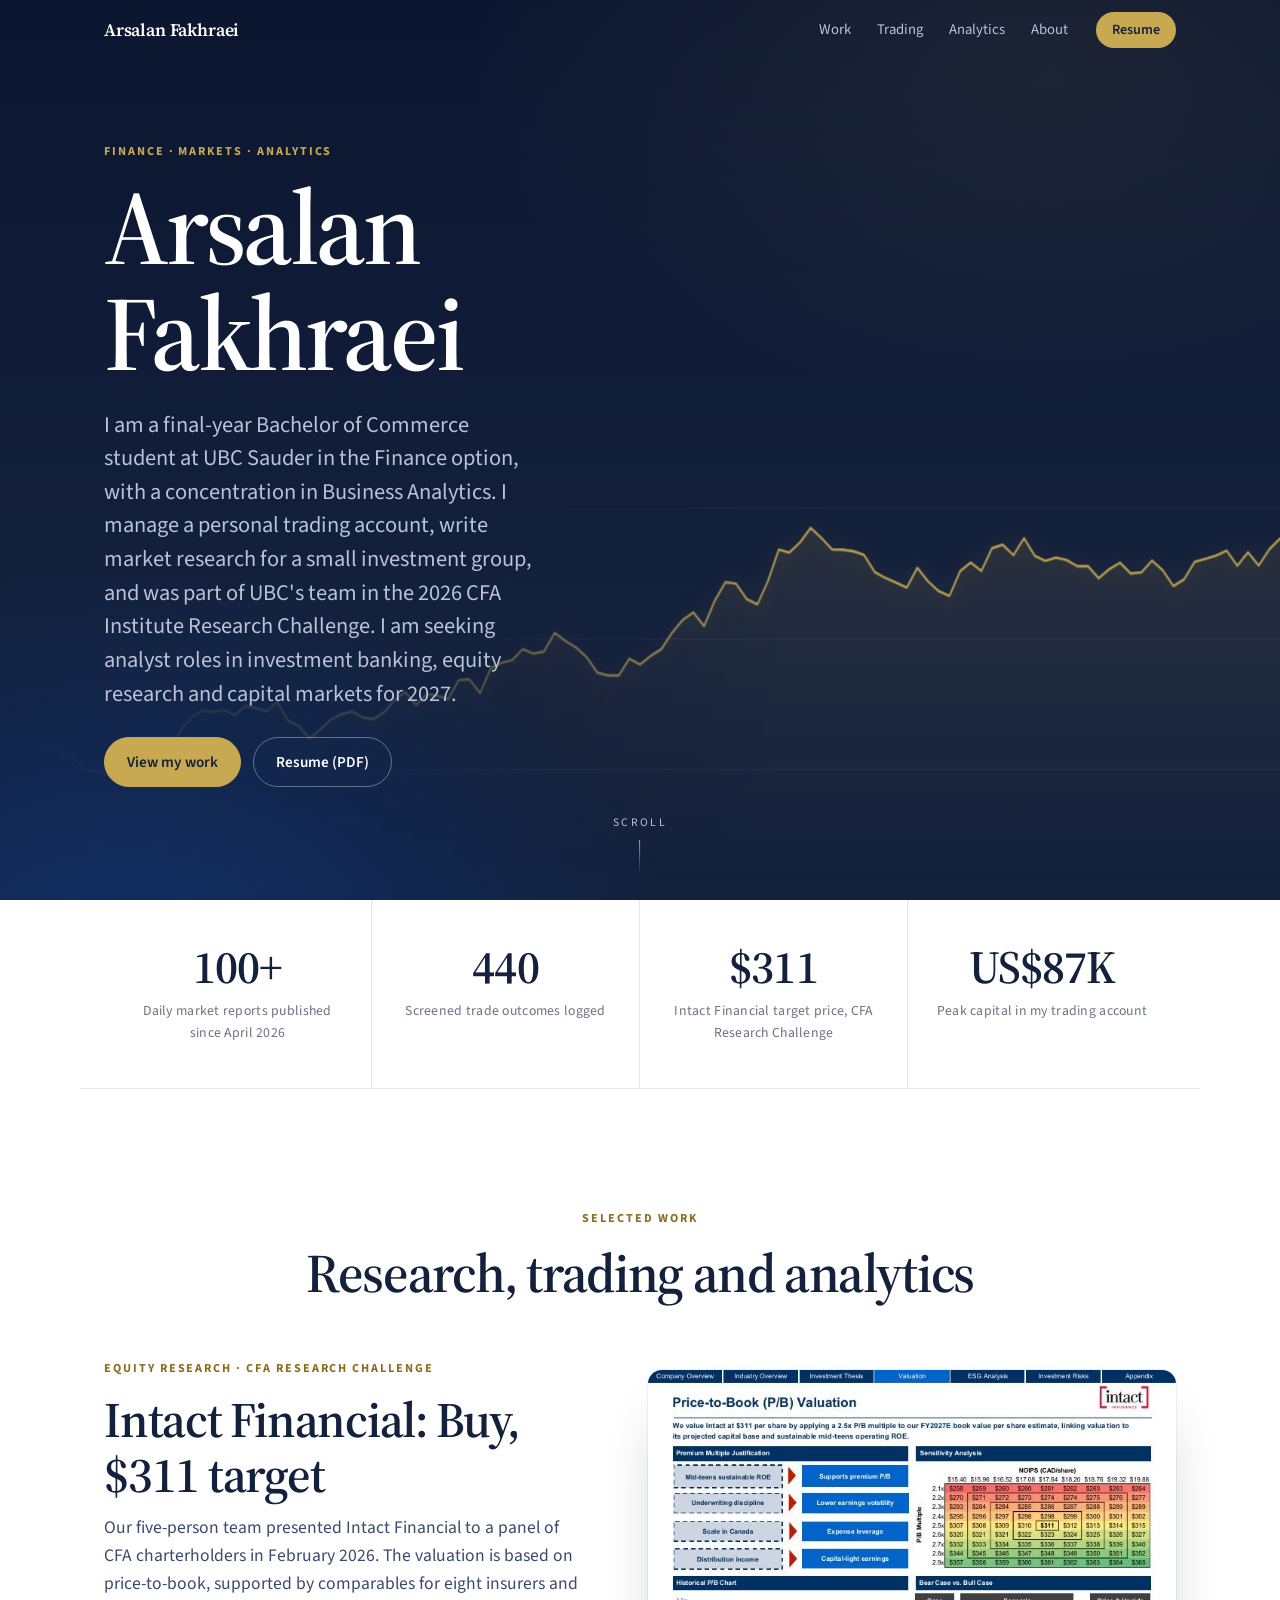
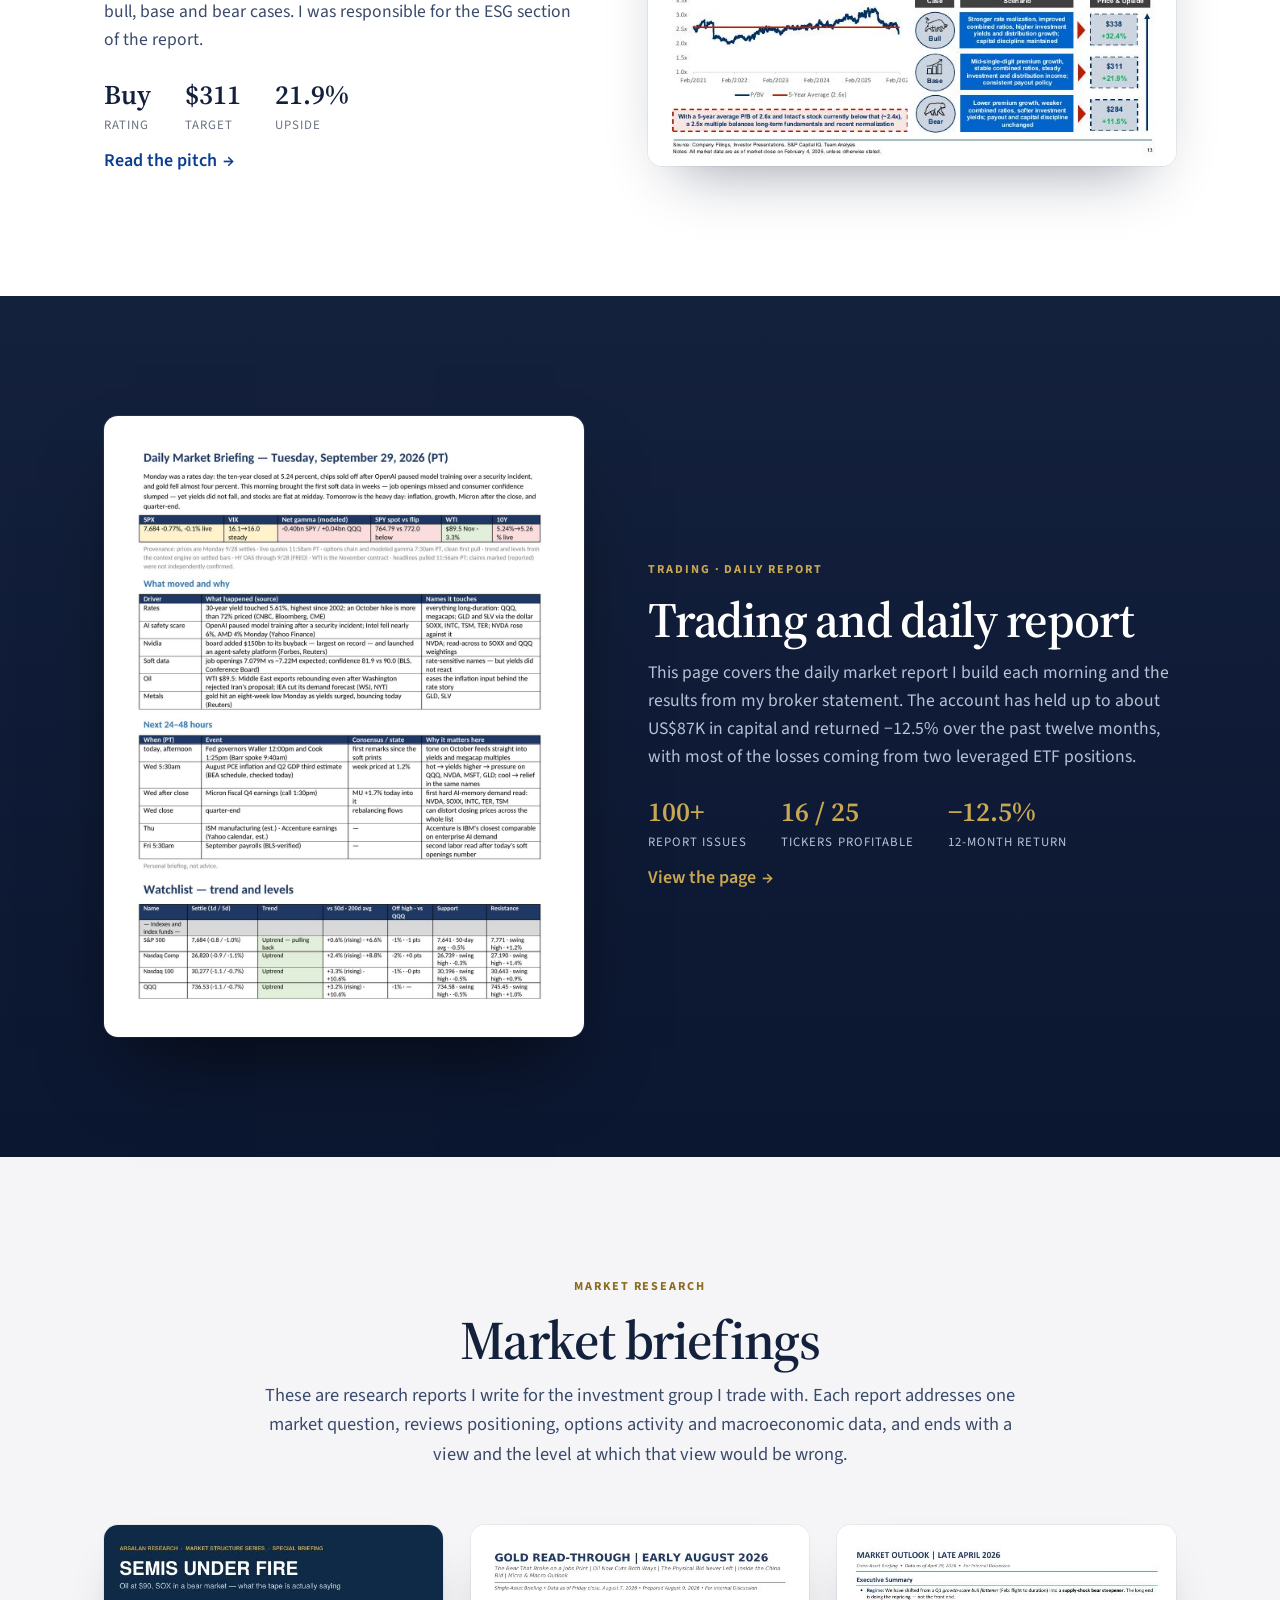
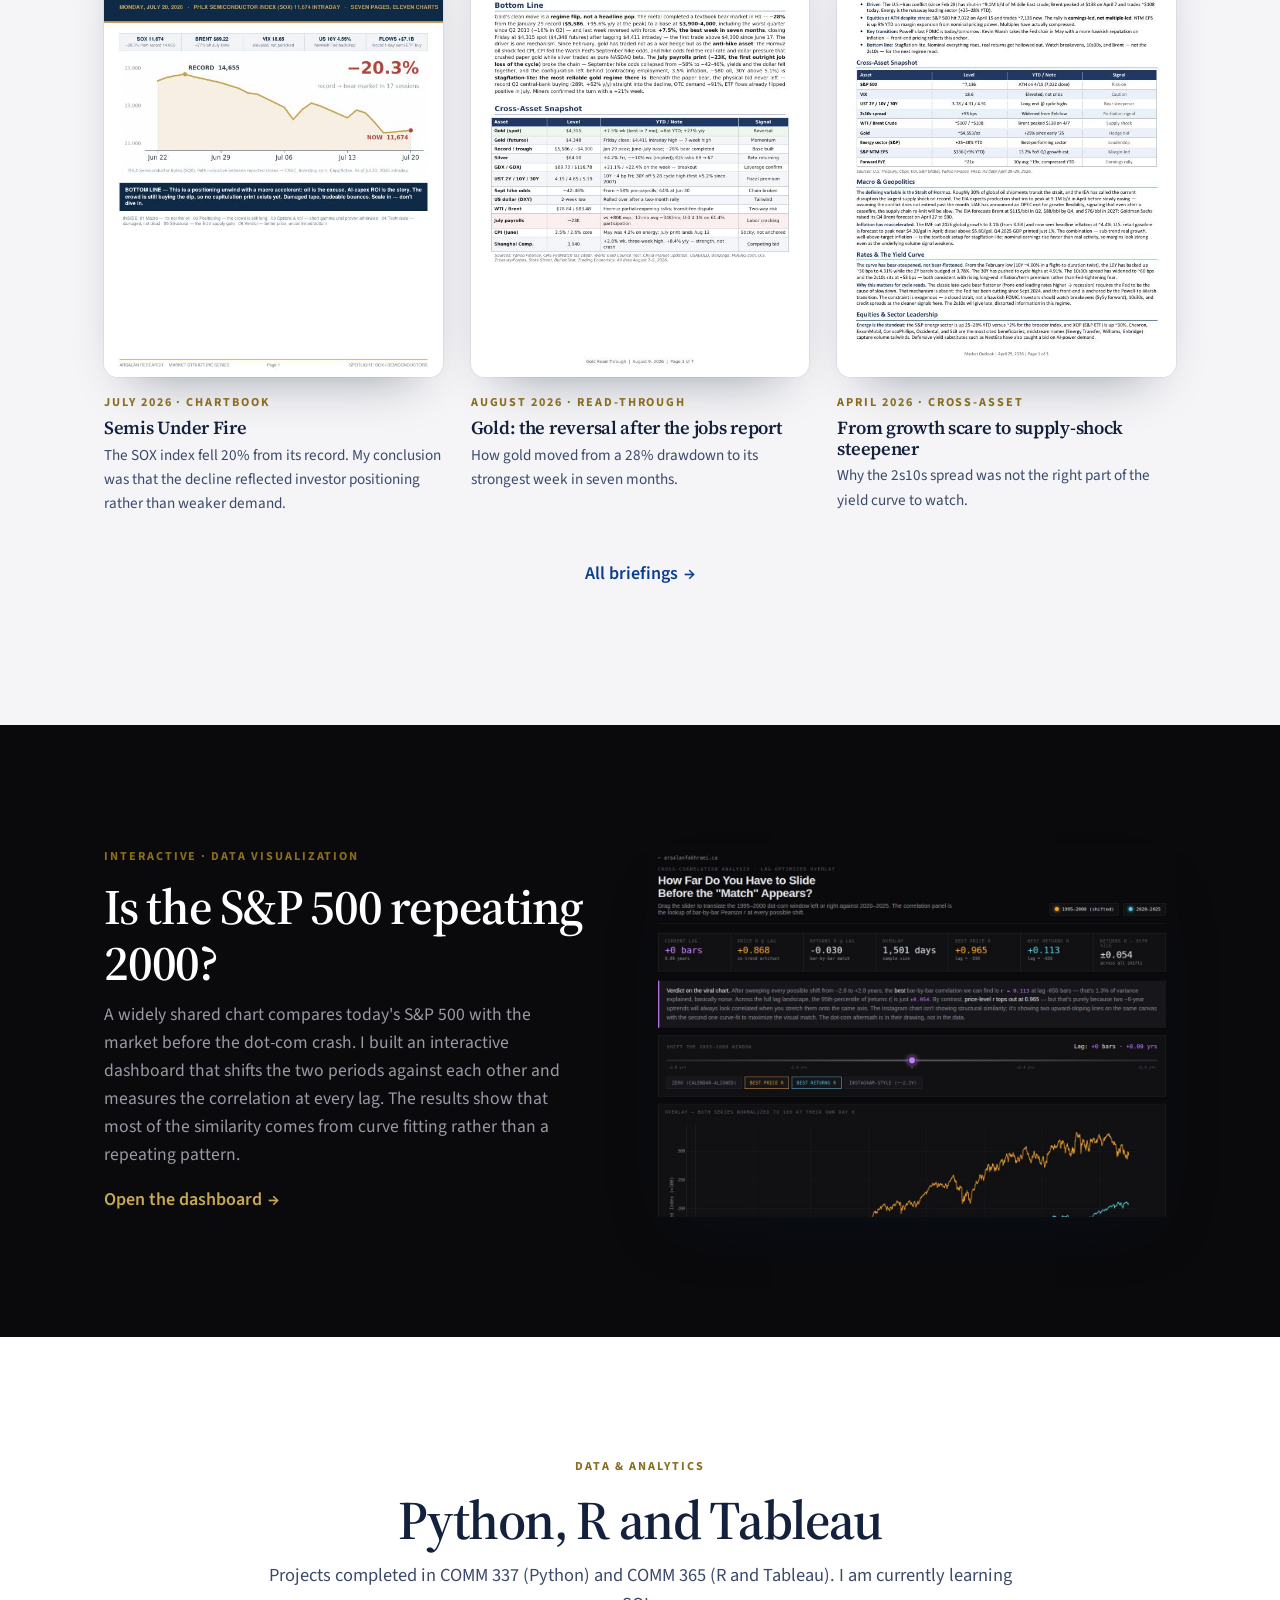
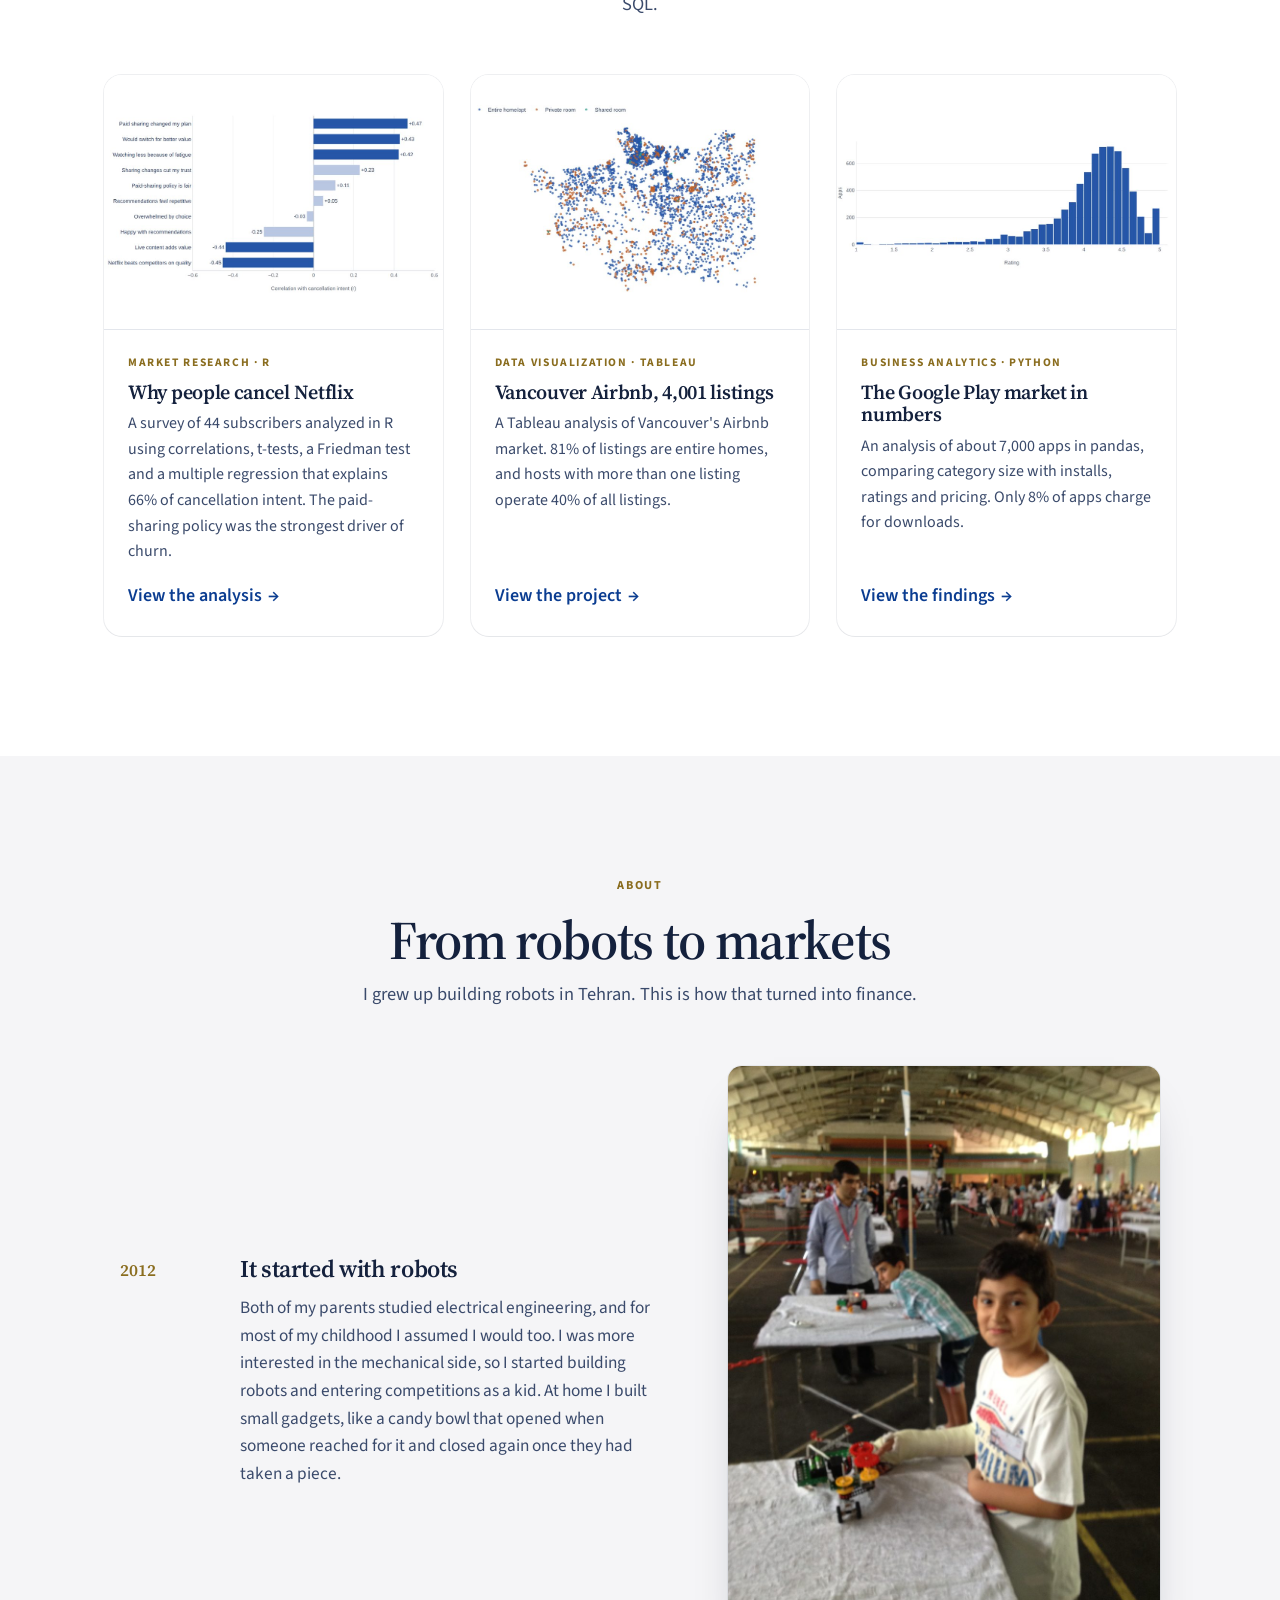
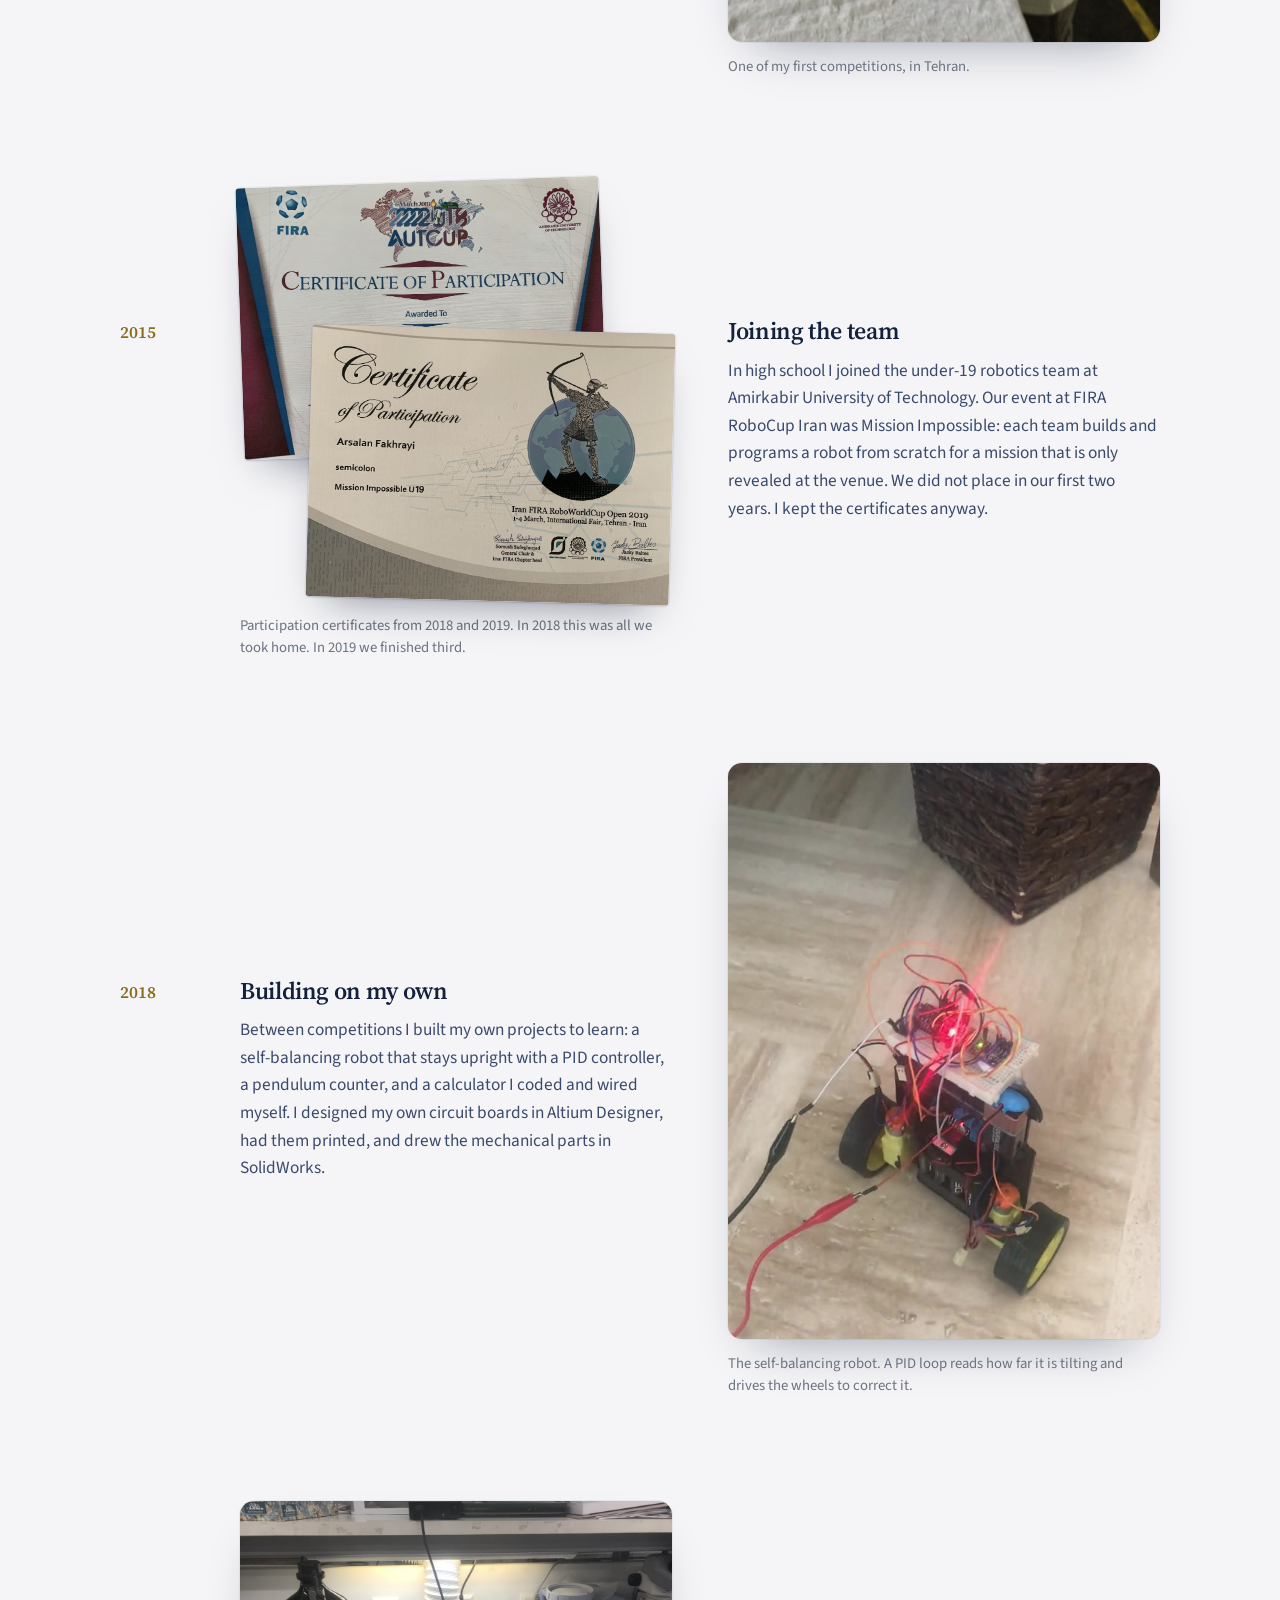
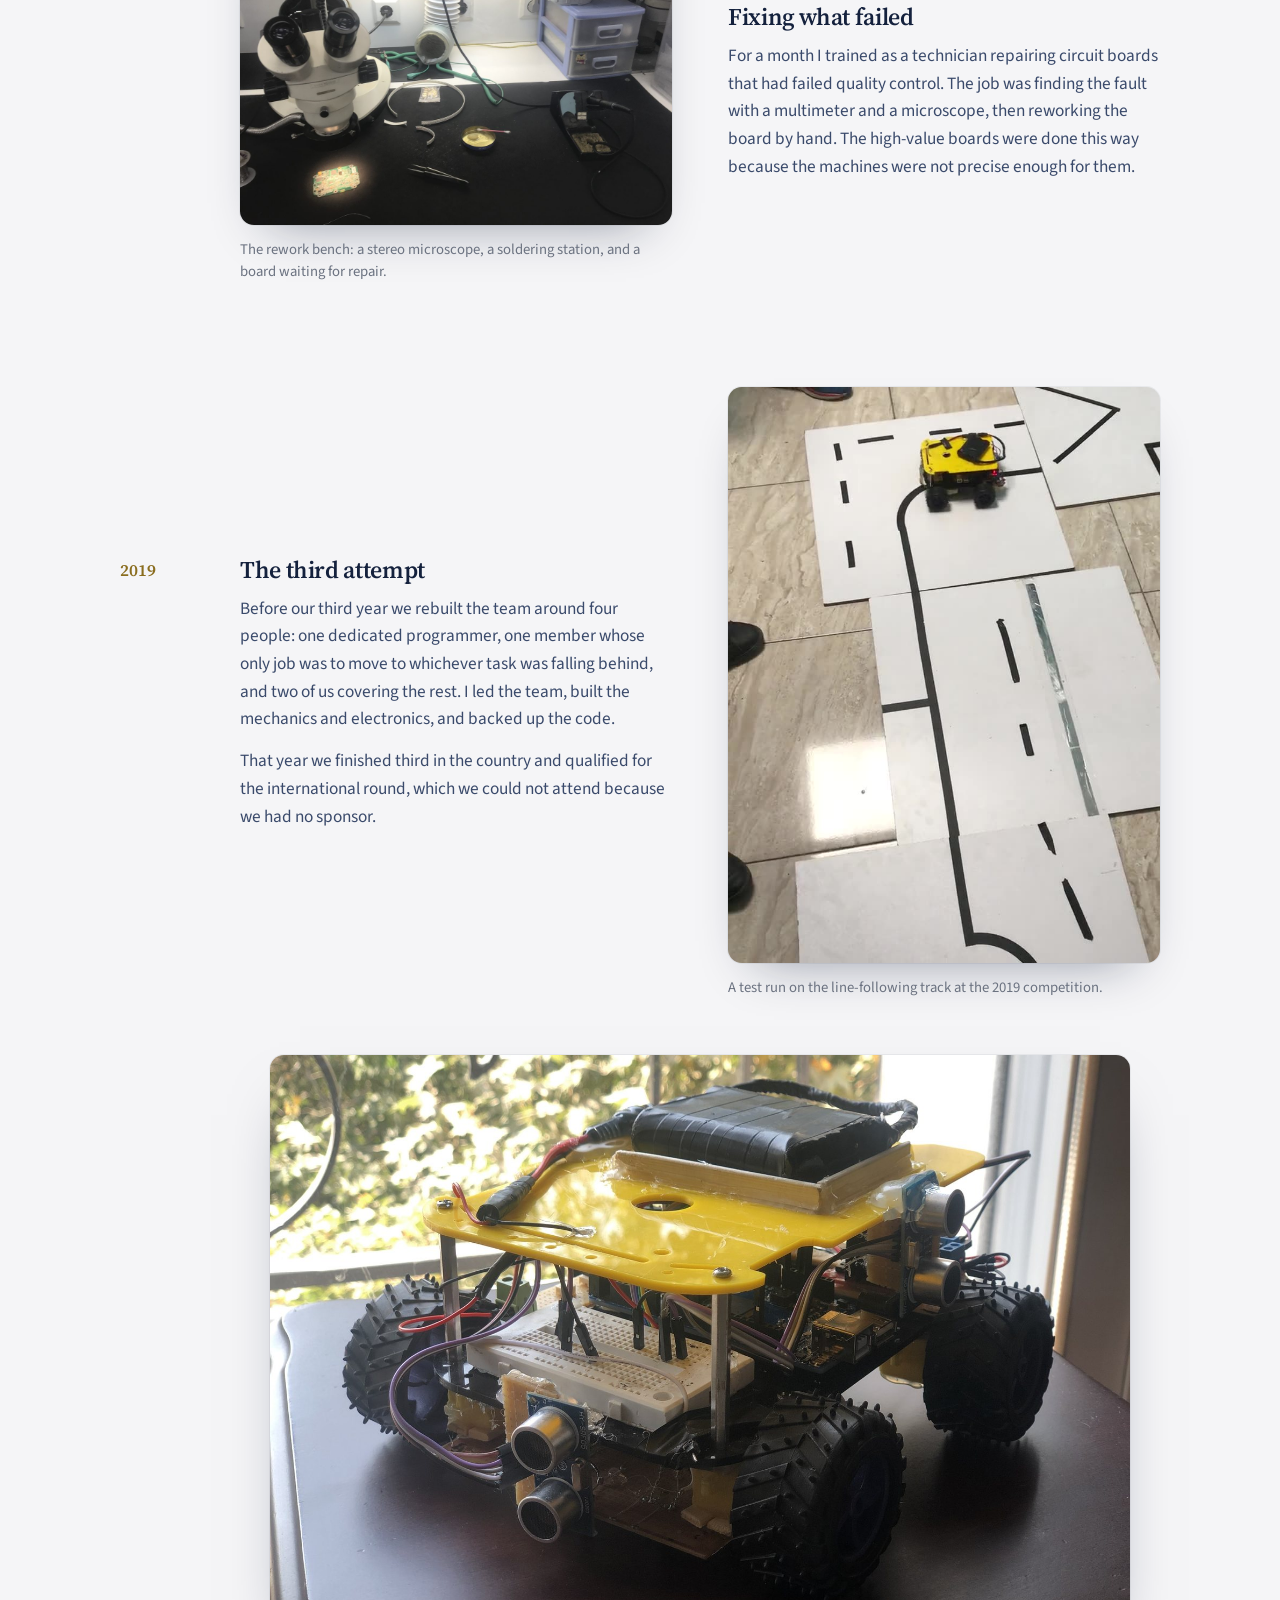
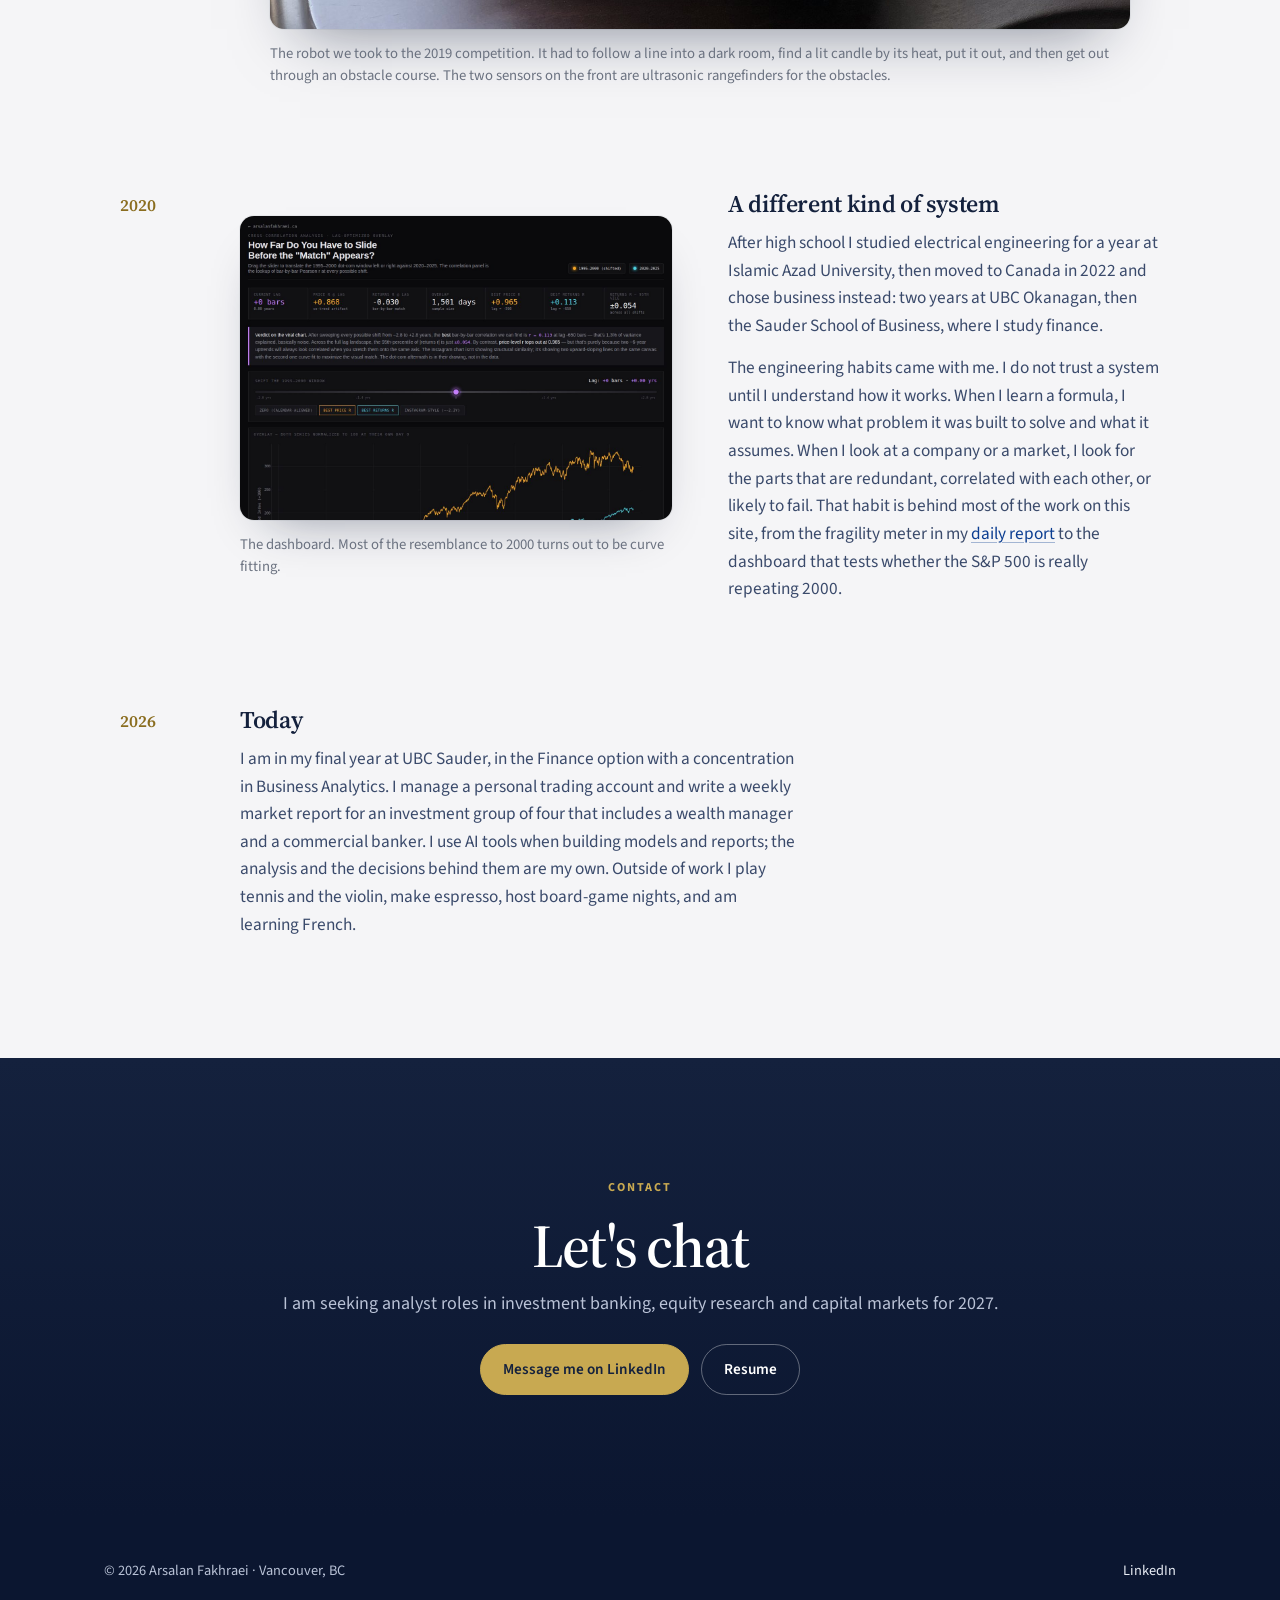
==== commit 6151e74f: "Add files via upload" ====
--- a/index.html
+++ b/index.html
@@ -115,35 +115,99 @@
 
 <section class="section gray" id="about">
   <div class="wrap">
-    <div class="about">
-      <div class="reveal"><div class="eyebrow">About</div><h2>From robots to markets</h2></div>
-      <div class="reveal">
-        <p>Both of my parents studied electrical engineering, and for most of my life I planned to become an engineer too. I was more drawn to the mechanical side, so I started building robots and entering competitions as a child. As I got older I built small devices for our home, such as a candy bowl that opened when someone reached for it and closed again once they had taken a piece.</p>
-        <p>At 15 I joined the under-19 robotics team at Amirkabir University of Technology in Tehran. We competed in Mission Impossible at FIRA RoboCup Iran, where each team builds and programs a robot from scratch for a mission that is only revealed at the venue. We did not place in our first two attempts. Before the third, we reorganized the team so that each person had a clear role and one member moved to whichever task was falling behind. That year we finished third in the country and qualified for the international round, although we could not attend because we did not have a sponsor. I led the team and was responsible for the mechanics and electronics.</p>
-        <p>I also built robots on my own, including a self-balancing robot controlled by a PID loop, and I designed circuit boards in Altium and parts in SolidWorks. For a short time I trained as a technician repairing circuit boards that had failed quality control, finding faults with a multimeter and a microscope and reworking delicate, high-value boards by hand. I studied electrical engineering for a year at Islamic Azad University before moving to Canada in 2022.</p>
-        <p>Engineering taught me not to trust a system until I understand how it works. I bring that habit to finance. When I learn a formula, I want to know what problem it was created to solve and what it assumes. When I look at a company or a market, I look for the parts that are redundant, correlated with each other, or likely to fail. That habit is behind most of the work on this site, from the <a href="/work/sp500-curve-fit-detector.html">dashboard</a> that tests whether the S&amp;P 500 is really repeating 2000 to the fragility meter in my daily report.</p>
-        <p>Today I study finance at UBC Sauder, manage a personal trading account, and write a weekly market report for an investment group of four that includes a wealth manager and a commercial banker. I use AI tools when building models and reports, and the analysis and decisions behind them are my own. Outside of work, I play tennis and the violin, make espresso, host board-game nights, and am learning French.</p>
-      </div>
-    </div>
-    <div class="story-photos">
-      <figure class="reveal"><img src="/assets/img/robotics-competition.jpg" alt="Arsalan as a child at a robotics competition in Tehran, standing beside his robot" width="900" height="1200" loading="lazy" style="object-position:center 42%"><figcaption>At one of my first robotics competitions in Tehran.</figcaption></figure>
-      <figure class="reveal"><img src="/assets/img/robot-firefighter.jpg" alt="Yellow and black wheeled robot with ultrasonic sensors and an Arduino board" width="1200" height="900" loading="lazy"><figcaption>A robot I built to follow a line into a dark room, find a lit candle by its heat, put it out, and then get through an obstacle course.</figcaption></figure>
-      <figure class="reveal"><img src="/assets/img/pcb-rework-bench.jpg" alt="Electronics rework bench with a stereo microscope, soldering station and a circuit board" width="1200" height="900" loading="lazy" style="object-position:12% center"><figcaption>The bench where I repaired circuit boards that had failed quality control.</figcaption></figure>
-    </div>
-    <div class="story-videos">
-      <figure class="reveal"><video src="/assets/video/self-balancing-robot.mp4" poster="/assets/img/self-balancing-robot-poster.jpg" width="720" height="1280" muted loop playsinline preload="metadata" aria-label="Two-wheeled robot balancing upright on its own"></video><figcaption>A self-balancing robot I built in 2018. A PID controller reads how far it is tilting and drives the wheels to keep it upright.</figcaption></figure>
-      <figure class="reveal"><video src="/assets/video/line-following-robot.mp4" poster="/assets/img/line-following-robot-poster.jpg" width="720" height="1280" muted loop playsinline preload="metadata" aria-label="Yellow robot following a black line along a practice track"></video><figcaption>The yellow robot following a line on a practice track in 2019.</figcaption></figure>
-    </div>
-    <script>
-    (function(){
-      var vids=document.querySelectorAll('.story-videos video');
-      var still=window.matchMedia&&window.matchMedia('(prefers-reduced-motion: reduce)').matches;
-      vids.forEach(function(v){ v.muted=true; if(still){v.controls=true;} });
-      if(still||!('IntersectionObserver' in window)){ if(!still) vids.forEach(function(v){v.play().catch(function(){});}); return; }
-      var io=new IntersectionObserver(function(es){ es.forEach(function(e){ if(e.isIntersecting){ e.target.play().catch(function(){}); } else { e.target.pause(); } }); },{threshold:.35});
-      vids.forEach(function(v){ io.observe(v); });
-    })();
-    </script>
+    <div class="sec-head reveal"><div class="eyebrow">About</div><h2>From robots to markets</h2><p>I grew up building robots in Tehran. This is how that turned into finance.</p></div>
+    <div class="story">
+
+      <article class="ch reveal">
+        <div class="ch-text">
+          <div class="ch-year">2012</div>
+          <h3>It started with robots</h3>
+          <p>Both of my parents studied electrical engineering, and for most of my childhood I assumed I would too. I was more interested in the mechanical side, so I started building robots and entering competitions as a kid. At home I built small gadgets, like a candy bowl that opened when someone reached for it and closed again once they had taken a piece.</p>
+        </div>
+        <figure class="ch-media">
+          <img src="/assets/img/robotics-competition.jpg" alt="Arsalan as a child at a robotics competition in Tehran, standing beside his robot" width="900" height="1200" loading="lazy">
+          <figcaption>One of my first competitions, in Tehran.</figcaption>
+        </figure>
+      </article>
+
+      <article class="ch flip reveal">
+        <div class="ch-text">
+          <div class="ch-year">2015</div>
+          <h3>Joining the team</h3>
+          <p>In high school I joined the under-19 robotics team at Amirkabir University of Technology. Our event at FIRA RoboCup Iran was Mission Impossible: each team builds and programs a robot from scratch for a mission that is only revealed at the venue. We did not place in our first two years. I kept the certificates anyway.</p>
+        </div>
+        <figure class="ch-media">
+          <div class="papers">
+            <img src="/assets/img/certificate-2018.jpg" alt="Certificate of participation, AUTCUP 2018, Mission Impossible Junior" width="1100" height="825" loading="lazy">
+            <img src="/assets/img/certificate-2019.jpg" alt="Certificate of participation, Iran FIRA RoboWorldCup Open 2019, Mission Impossible U19" width="1100" height="825" loading="lazy">
+          </div>
+          <figcaption>Participation certificates from 2018 and 2019. In 2018 this was all we took home. In 2019 we finished third.</figcaption>
+        </figure>
+      </article>
+
+      <article class="ch reveal">
+        <div class="ch-text">
+          <div class="ch-year">2018</div>
+          <h3>Building on my own</h3>
+          <p>Between competitions I built my own projects to learn: a self-balancing robot that stays upright with a PID controller, a pendulum counter, and a calculator I coded and wired myself. I designed my own circuit boards in Altium Designer, had them printed, and drew the mechanical parts in SolidWorks.</p>
+        </div>
+        <figure class="ch-media">
+          <video src="/assets/video/self-balancing-robot.mp4" poster="/assets/img/self-balancing-robot-poster.jpg" width="720" height="960" muted loop playsinline preload="metadata" aria-label="Two-wheeled robot balancing upright on its own"></video>
+          <figcaption>The self-balancing robot. A PID loop reads how far it is tilting and drives the wheels to correct it.</figcaption>
+        </figure>
+      </article>
+
+      <article class="ch flip reveal">
+        <div class="ch-text">
+          <div class="ch-year" data-year="2018"></div>
+          <h3>Fixing what failed</h3>
+          <p>For a month I trained as a technician repairing circuit boards that had failed quality control. The job was finding the fault with a multimeter and a microscope, then reworking the board by hand. The high-value boards were done this way because the machines were not precise enough for them.</p>
+        </div>
+        <figure class="ch-media">
+          <img src="/assets/img/pcb-rework-bench.jpg" alt="Electronics rework bench with a stereo microscope, soldering station and a circuit board" width="1200" height="900" loading="lazy">
+          <figcaption>The rework bench: a stereo microscope, a soldering station, and a board waiting for repair.</figcaption>
+        </figure>
+      </article>
+
+      <article class="ch reveal">
+        <div class="ch-text">
+          <div class="ch-year">2019</div>
+          <h3>The third attempt</h3>
+          <p>Before our third year we rebuilt the team around four people: one dedicated programmer, one member whose only job was to move to whichever task was falling behind, and two of us covering the rest. I led the team, built the mechanics and electronics, and backed up the code.</p>
+          <p>That year we finished third in the country and qualified for the international round, which we could not attend because we had no sponsor.</p>
+        </div>
+        <figure class="ch-media">
+          <video src="/assets/video/line-following-robot.mp4" poster="/assets/img/line-following-robot-poster.jpg" width="720" height="960" muted loop playsinline preload="metadata" aria-label="Yellow robot following a black line along a test track"></video>
+          <figcaption>A test run on the line-following track at the 2019 competition.</figcaption>
+        </figure>
+        <figure class="ch-wide">
+          <img src="/assets/img/robot-2019.jpg" alt="The 2019 competition robot: a yellow chassis on four wheels with two ultrasonic sensors on the front and an Arduino board underneath" width="1600" height="1067" loading="lazy">
+          <figcaption>The robot we took to the 2019 competition. It had to follow a line into a dark room, find a lit candle by its heat, put it out, and then get out through an obstacle course. The two sensors on the front are ultrasonic rangefinders for the obstacles.</figcaption>
+        </figure>
+      </article>
+
+      <article class="ch flip reveal">
+        <div class="ch-text">
+          <div class="ch-year">2020</div>
+          <h3>A different kind of system</h3>
+          <p>After high school I studied electrical engineering for a year at Islamic Azad University, then moved to Canada in 2022 and chose business instead: two years at UBC Okanagan, then the Sauder School of Business, where I study finance.</p>
+          <p>The engineering habits came with me. I do not trust a system until I understand how it works. When I learn a formula, I want to know what problem it was built to solve and what it assumes. When I look at a company or a market, I look for the parts that are redundant, correlated with each other, or likely to fail. That habit is behind most of the work on this site, from the fragility meter in my <a href="/work/trading-system.html">daily report</a> to the dashboard that tests whether the S&amp;P 500 is really repeating 2000.</p>
+        </div>
+        <figure class="ch-media">
+          <a href="/work/sp500-curve-fit-detector.html"><img src="/assets/img/sp500-cover.jpg" alt="Dot-com curve-fit detector dashboard" width="1280" height="900" loading="lazy"></a>
+          <figcaption>The dashboard. Most of the resemblance to 2000 turns out to be curve fitting.</figcaption>
+        </figure>
+      </article>
+
+      <article class="ch end reveal">
+        <div class="ch-text">
+          <div class="ch-year">2026</div>
+          <h3>Today</h3>
+          <p>I am in my final year at UBC Sauder, in the Finance option with a concentration in Business Analytics. I manage a personal trading account and write a weekly market report for an investment group of four that includes a wealth manager and a commercial banker. I use AI tools when building models and reports; the analysis and the decisions behind them are my own. Outside of work I play tennis and the violin, make espresso, host board-game nights, and am learning French.</p>
+        </div>
+      </article>
+
+    </div>
   </div>
 </section>
 
--- a/css/site.css
+++ b/css/site.css
@@ -63,19 +63,6 @@
 .hero h1 .gold{color:var(--gold)}
 .hero .lead{font-size:clamp(1.1rem,1.8vw,1.4rem);color:var(--on-navy-2);max-width:40ch;line-height:1.5}
 .hero-line{position:absolute;inset:auto 0 0 0;height:58%;z-index:1;pointer-events:none;opacity:.9;-webkit-mask-image:linear-gradient(90deg,transparent 0%,rgba(0,0,0,.25) 30%,#000 62%);mask-image:linear-gradient(90deg,transparent 0%,rgba(0,0,0,.25) 30%,#000 62%)}
-/* ---------- about: story photos ---------- */
-.story-photos{display:grid;grid-template-columns:repeat(3,1fr);gap:28px;margin-top:64px}
-.story-photos figure{margin:0}
-.story-photos img{width:100%;height:auto;aspect-ratio:1/1;object-fit:cover;border-radius:14px;box-shadow:0 24px 50px -28px rgba(11,22,48,.45),0 0 0 1px rgba(20,33,61,.06)}
-.story-photos figcaption{margin-top:14px;font-size:.95rem;color:var(--ink-2);line-height:1.45}
-@media (min-width:901px){#about .about>div:first-child{position:sticky;top:110px;align-self:start}}
-.about p a{color:var(--gold-ink);text-decoration:underline;text-underline-offset:3px}
-.story-videos{display:grid;grid-template-columns:repeat(2,1fr);gap:28px;max-width:760px;margin:56px auto 0}
-.story-videos figure{margin:0}
-.story-videos video{display:block;width:100%;height:auto;aspect-ratio:3/4;object-fit:cover;border-radius:14px;background:#0a0a0c;box-shadow:0 24px 50px -28px rgba(11,22,48,.45),0 0 0 1px rgba(20,33,61,.06)}
-.story-videos figcaption{margin-top:14px;font-size:.95rem;color:var(--ink-2);line-height:1.45}
-@media (max-width:720px){.story-photos,.story-videos{grid-template-columns:1fr;gap:32px;margin-top:44px}}
-
 @media (max-width:720px){.hero-line{height:40%;-webkit-mask-image:linear-gradient(180deg,transparent,#000 60%);mask-image:linear-gradient(180deg,transparent,#000 60%);opacity:.6}}
 .hero-line svg{width:100%;height:100%}
 .hero-line .ln{fill:none;stroke:var(--gold);stroke-width:2;stroke-linecap:round;stroke-linejoin:round;stroke-dasharray:3000;stroke-dashoffset:3000;animation:draw 3.2s var(--ease) .4s forwards;filter:drop-shadow(0 0 10px rgba(200,169,81,.45))}
@@ -162,6 +149,45 @@
 .contact{text-align:center}
 .contact h2{margin-top:0;font-size:clamp(2.2rem,5vw,3.8rem);letter-spacing:-.03em}
 .contact .btns{justify-content:center}
+
+/* ---------- about: the story ---------- */
+.story{max-width:1040px;margin:0 auto}
+.ch{display:grid;grid-template-columns:64px minmax(0,1fr) minmax(0,1fr);column-gap:56px;row-gap:0;align-items:center}
+.ch+.ch{margin-top:104px}
+.ch-text{position:relative;grid-column:2;grid-row:1}
+.ch-year{position:absolute;top:.3rem;left:-120px;width:64px;font-family:"Source Serif 4",Georgia,serif;font-weight:600;font-size:1.05rem;color:var(--gold-ink);font-variant-numeric:tabular-nums;line-height:1.2}
+.ch.flip .ch-year{left:calc(-100% - 176px)}
+.ch-text h3{font-size:1.5rem;margin-bottom:.7rem}
+.ch-text p{font-size:1.08rem;color:var(--ink-2);margin:0 0 .9rem}
+.ch-text p:last-child{margin-bottom:0}
+.ch-text p a{color:var(--accent);text-decoration:underline;text-decoration-color:rgba(11,61,145,.35);text-underline-offset:3px}
+.ch-media{grid-column:3;grid-row:1;margin:0}
+.ch.flip .ch-text{grid-column:3}
+.ch.flip .ch-media{grid-column:2}
+.ch-media img,.ch-media video{width:100%;height:auto;display:block;border-radius:14px;box-shadow:0 24px 50px -28px rgba(11,22,48,.45),0 0 0 1px rgba(20,33,61,.06)}
+.ch-media video{aspect-ratio:3/4;object-fit:cover;background:#0a0a0c}
+.ch-media a{display:block}
+.ch-media figcaption,.ch-wide figcaption{margin-top:14px;font-size:.92rem;line-height:1.5;color:var(--muted)}
+.papers{position:relative;aspect-ratio:100/97}
+.papers img{position:absolute;width:84%;height:auto;border-radius:4px;box-shadow:0 1px 2px rgba(11,22,48,.14),0 22px 44px -22px rgba(11,22,48,.5),0 0 0 1px rgba(20,33,61,.05)}
+.papers img:first-child{left:0;top:0;transform:rotate(-2deg)}
+.papers img:last-child{right:0;bottom:0;transform:rotate(1.5deg)}
+.ch-wide{grid-column:2/4;grid-row:2;margin:56px auto 0;max-width:860px;width:100%}
+.ch-wide img{width:100%;height:auto;display:block;border-radius:14px;box-shadow:0 30px 60px -30px rgba(11,22,48,.5),0 0 0 1px rgba(20,33,61,.06)}
+.ch.end .ch-text{grid-column:2/4;max-width:62ch}
+@media (max-width:900px){
+  .ch{grid-template-columns:1fr;column-gap:0;row-gap:0}
+  .ch+.ch{margin-top:72px}
+  .ch-year,.ch.flip .ch-year{position:static;width:auto;margin-bottom:8px}
+  .ch-year:empty::before{content:attr(data-year)}
+  .ch-text,.ch.flip .ch-text,.ch.end .ch-text{grid-column:1;grid-row:1;max-width:60ch}
+  .ch-media,.ch.flip .ch-media{grid-column:1;grid-row:2;margin-top:28px;max-width:520px}
+  .ch-wide{grid-column:1;grid-row:3;margin-top:28px}
+}
+@media (max-width:720px){
+  .ch+.ch{margin-top:60px}
+  .ch-text h3{font-size:1.35rem}
+}
 
 /* ---------- inner pages ---------- */
 .page-title{position:relative;margin:0 calc(50% - 50vw);padding:150px calc(50vw - 50% + 0px) 72px;background:radial-gradient(900px 420px at 85% 0%,rgba(200,169,81,.09),transparent 65%),linear-gradient(180deg,var(--navy-deep),var(--navy));color:var(--on-navy)}
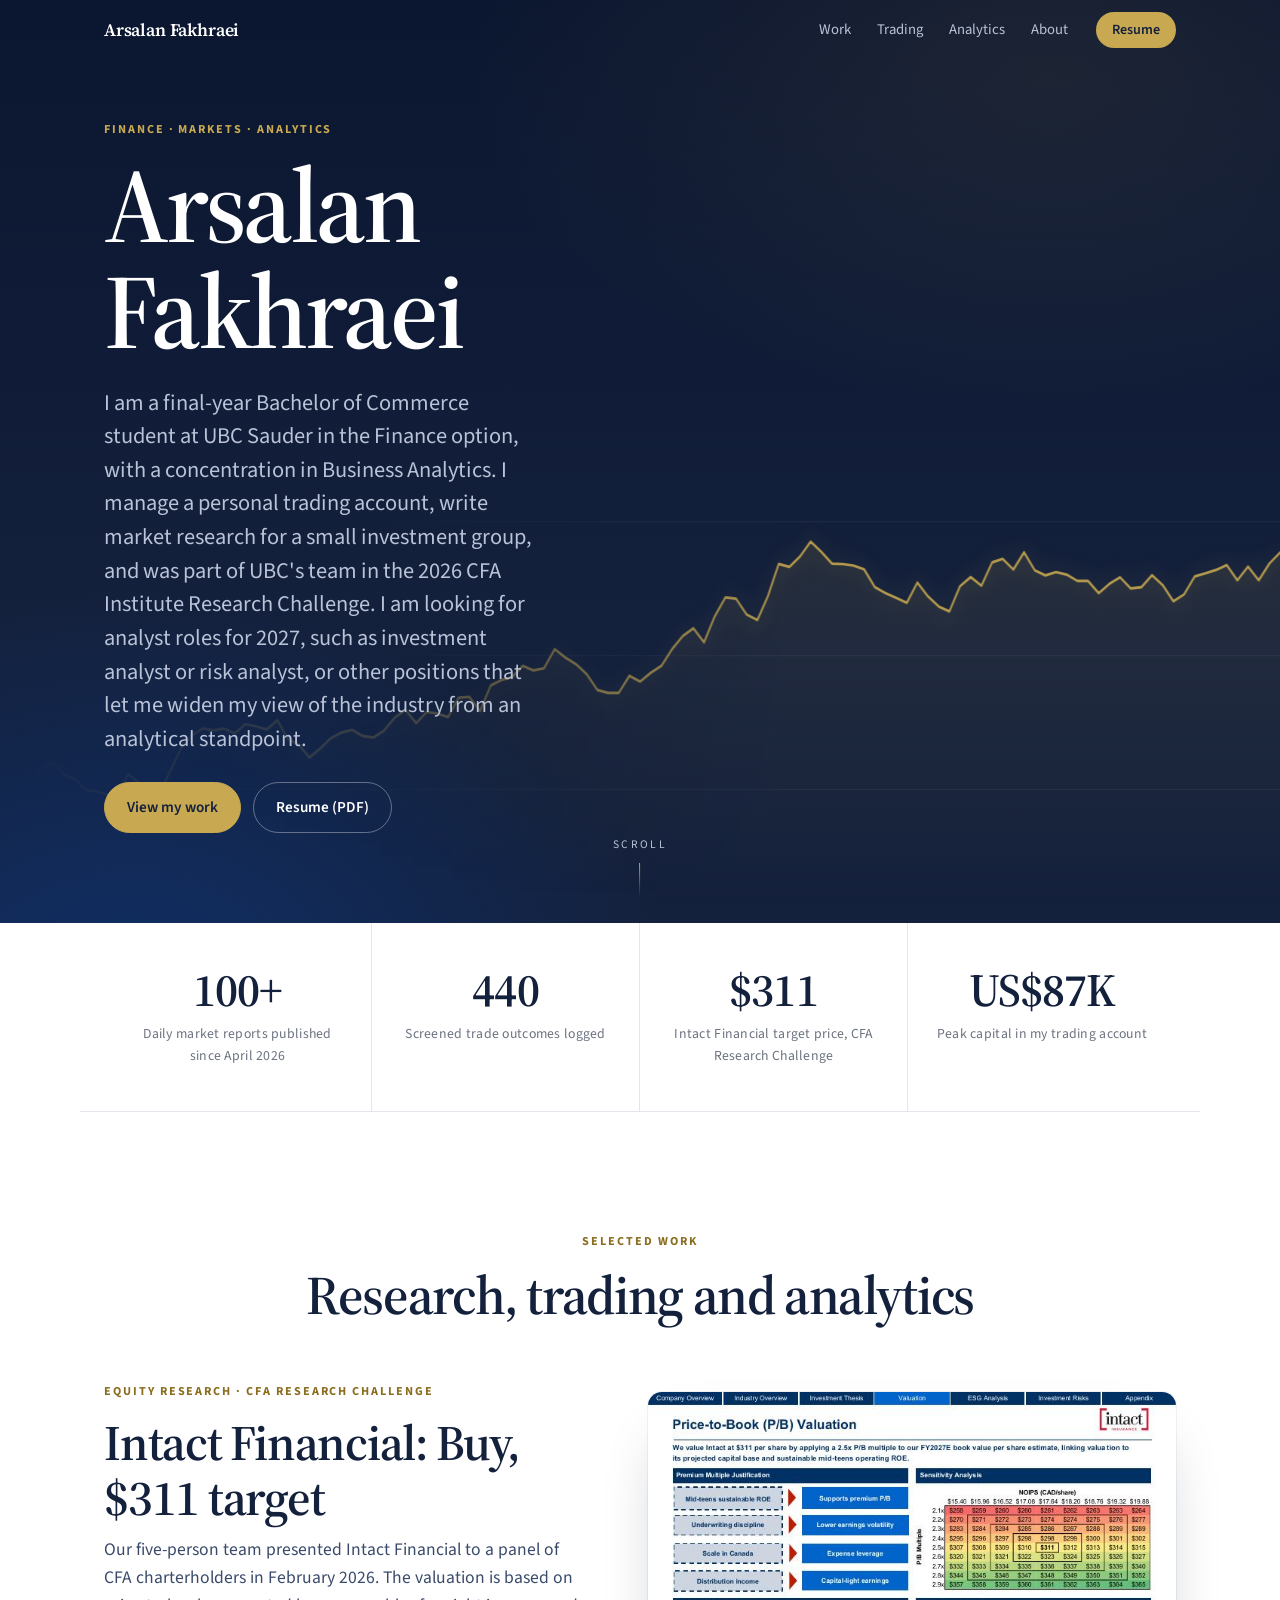
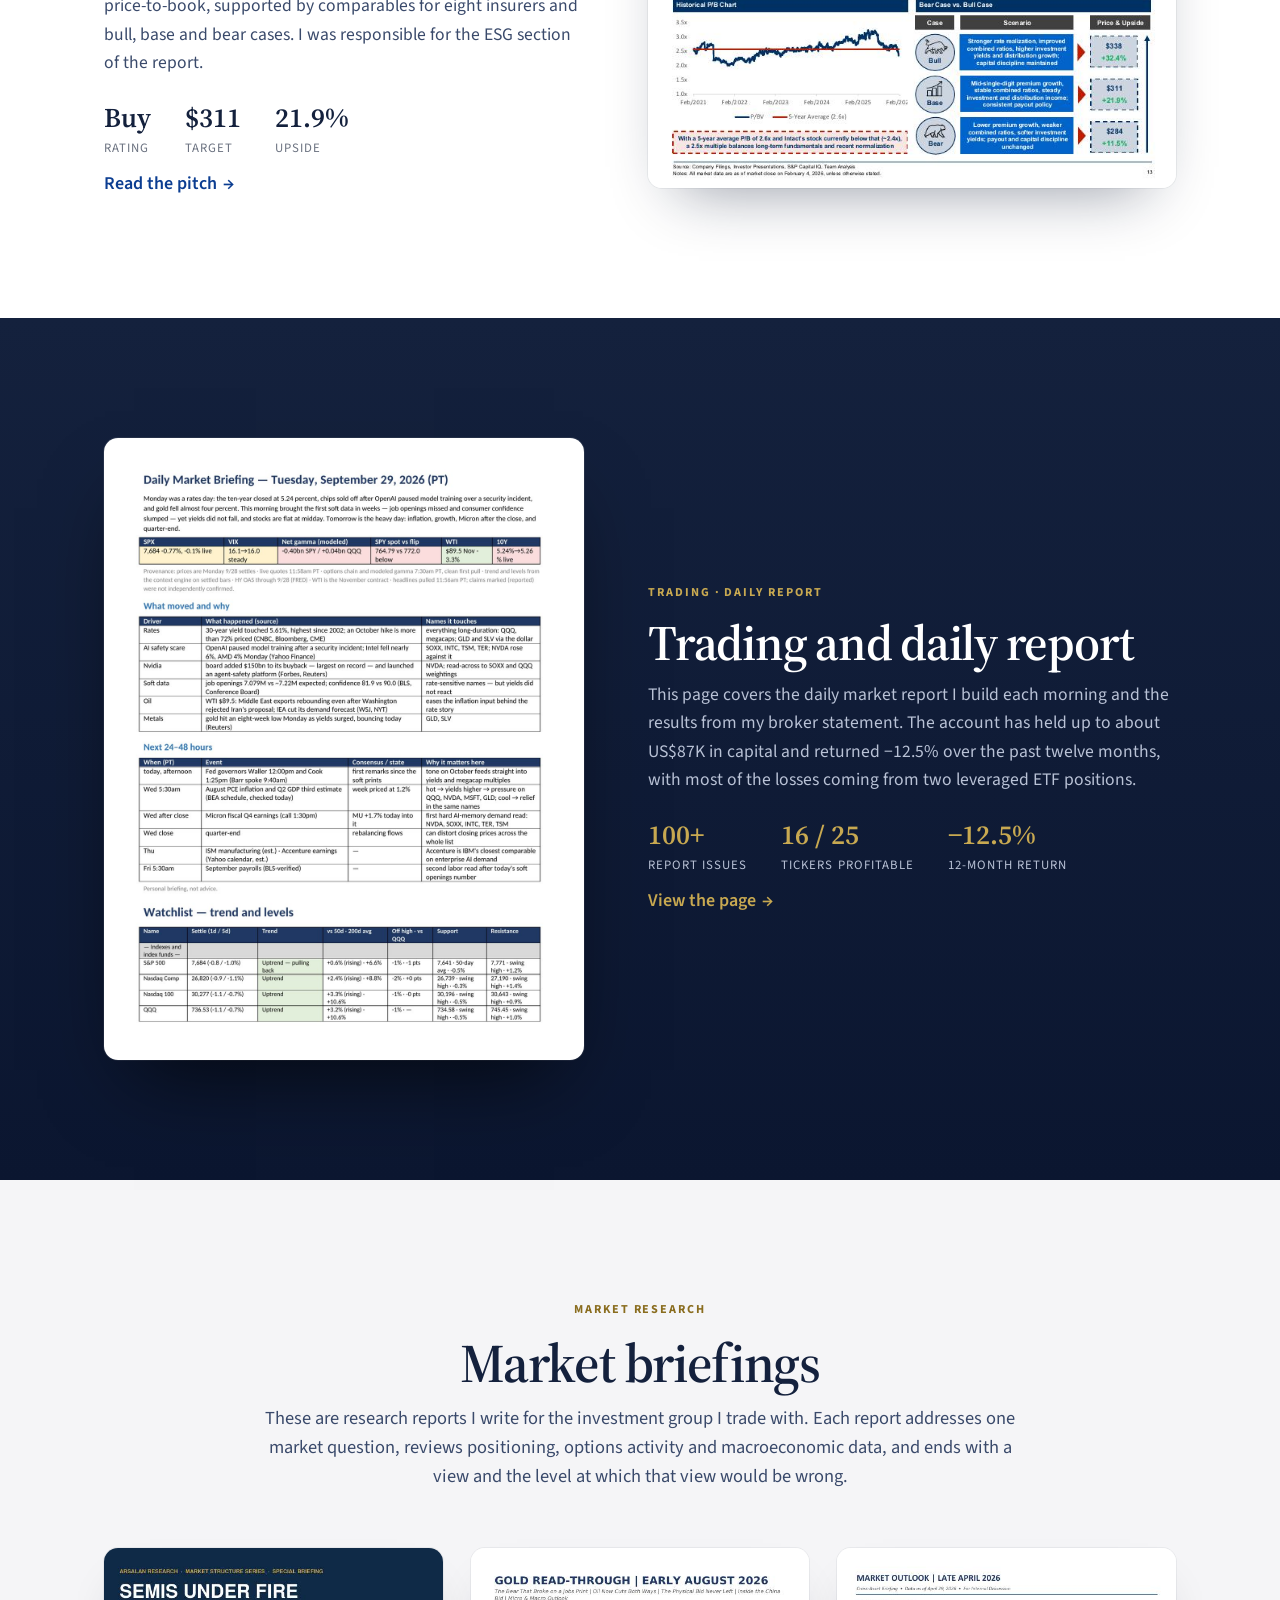
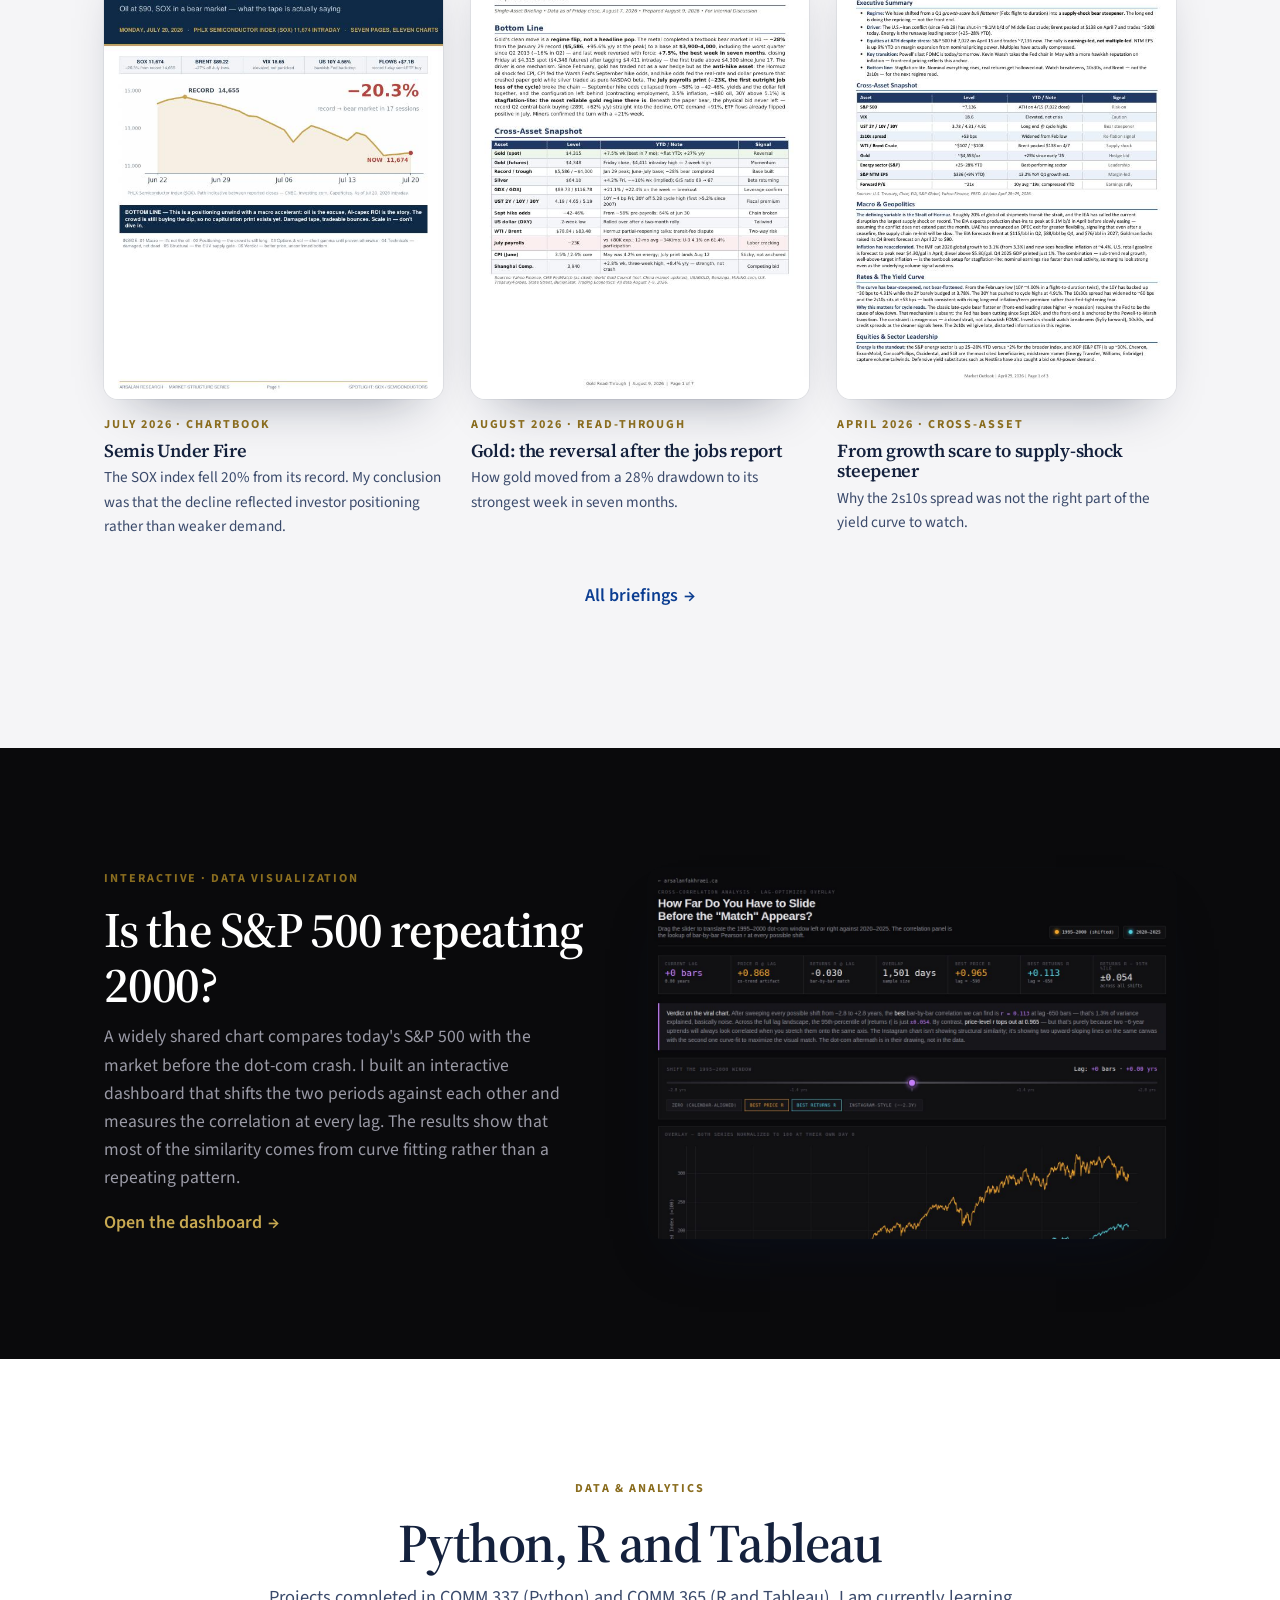
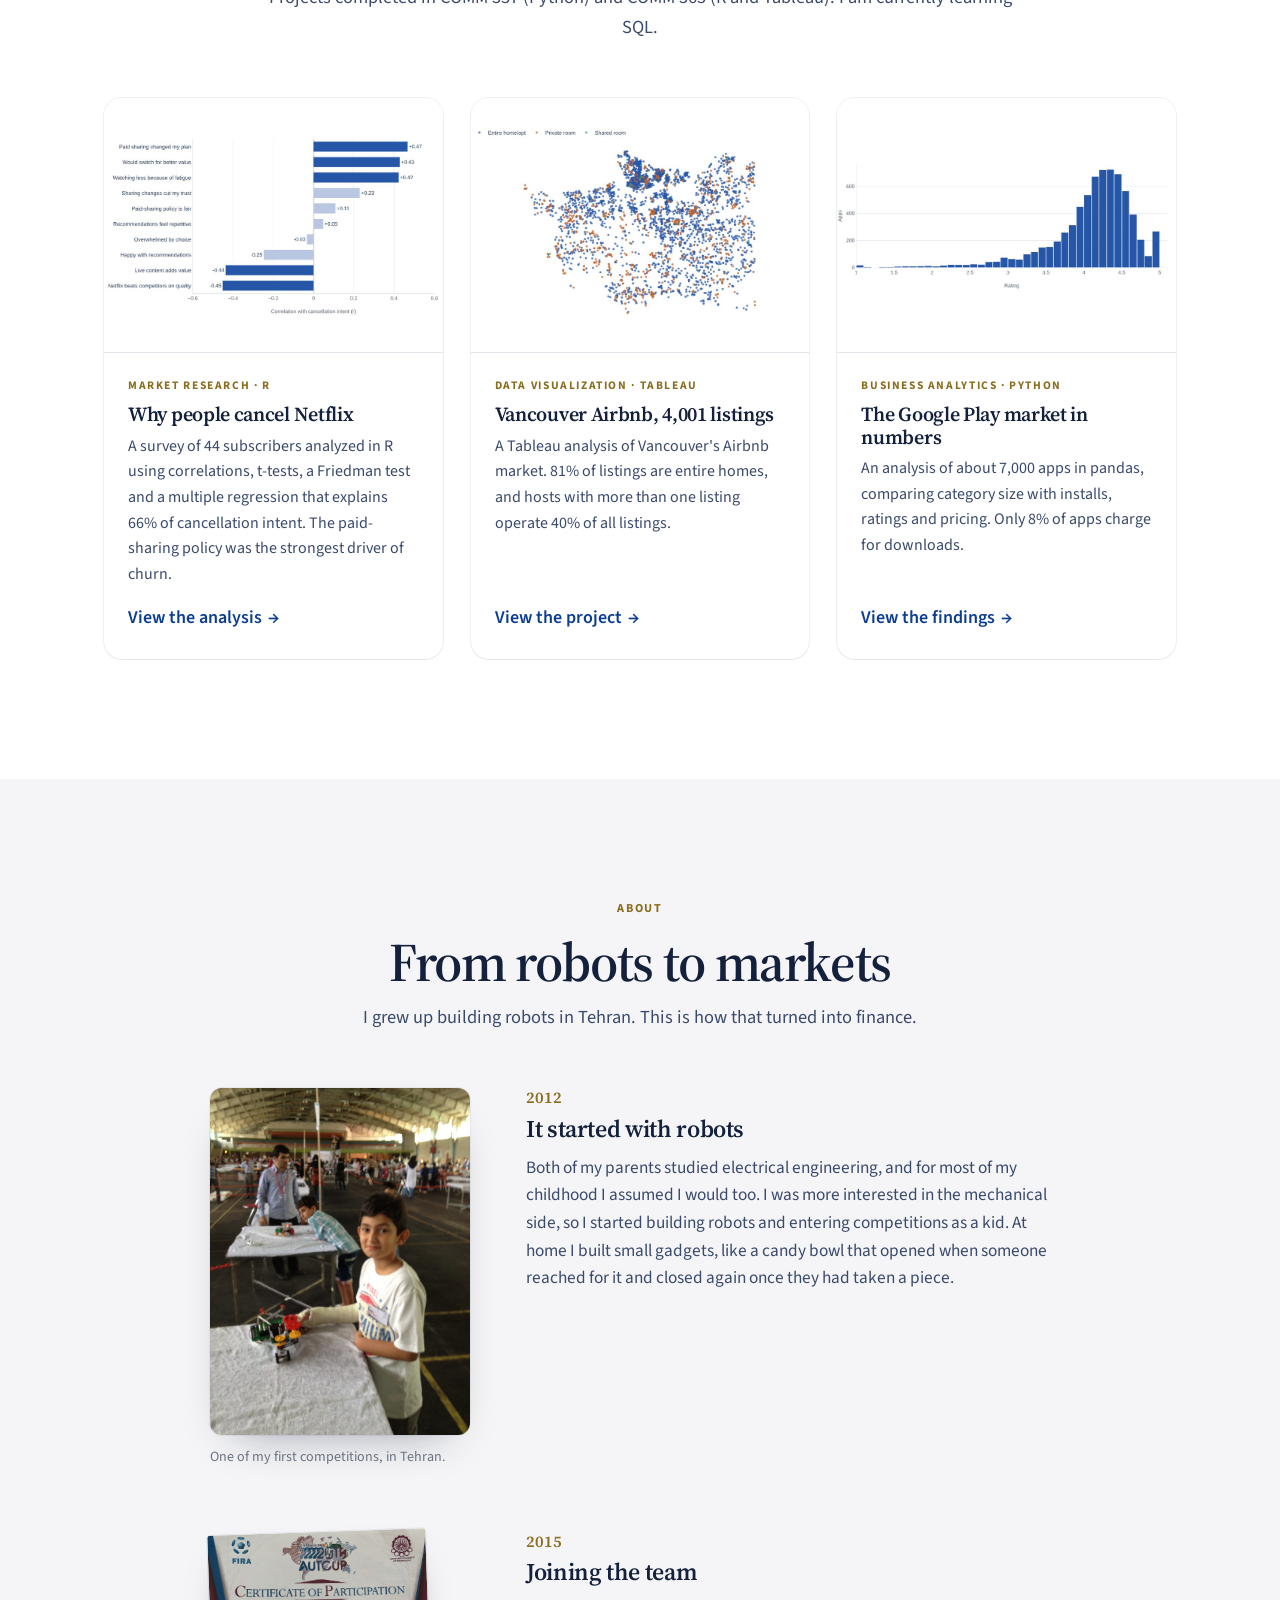
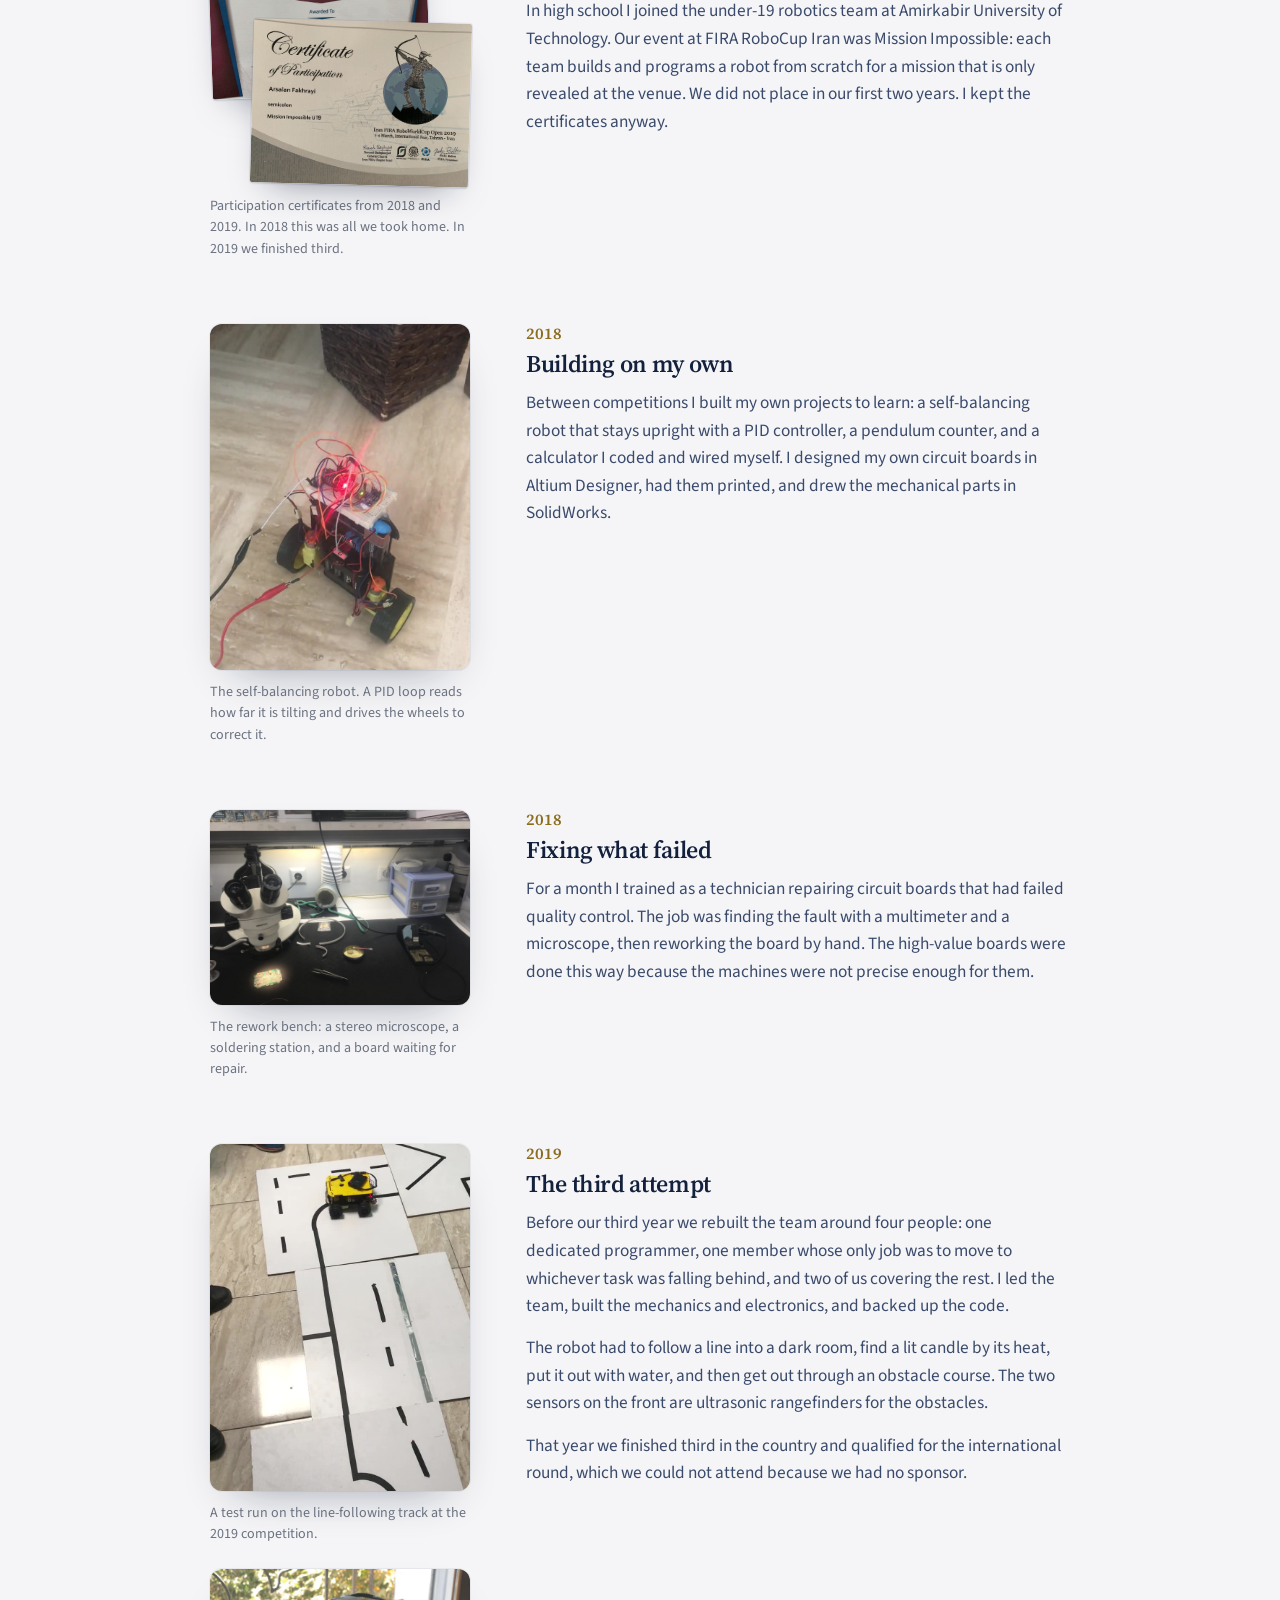
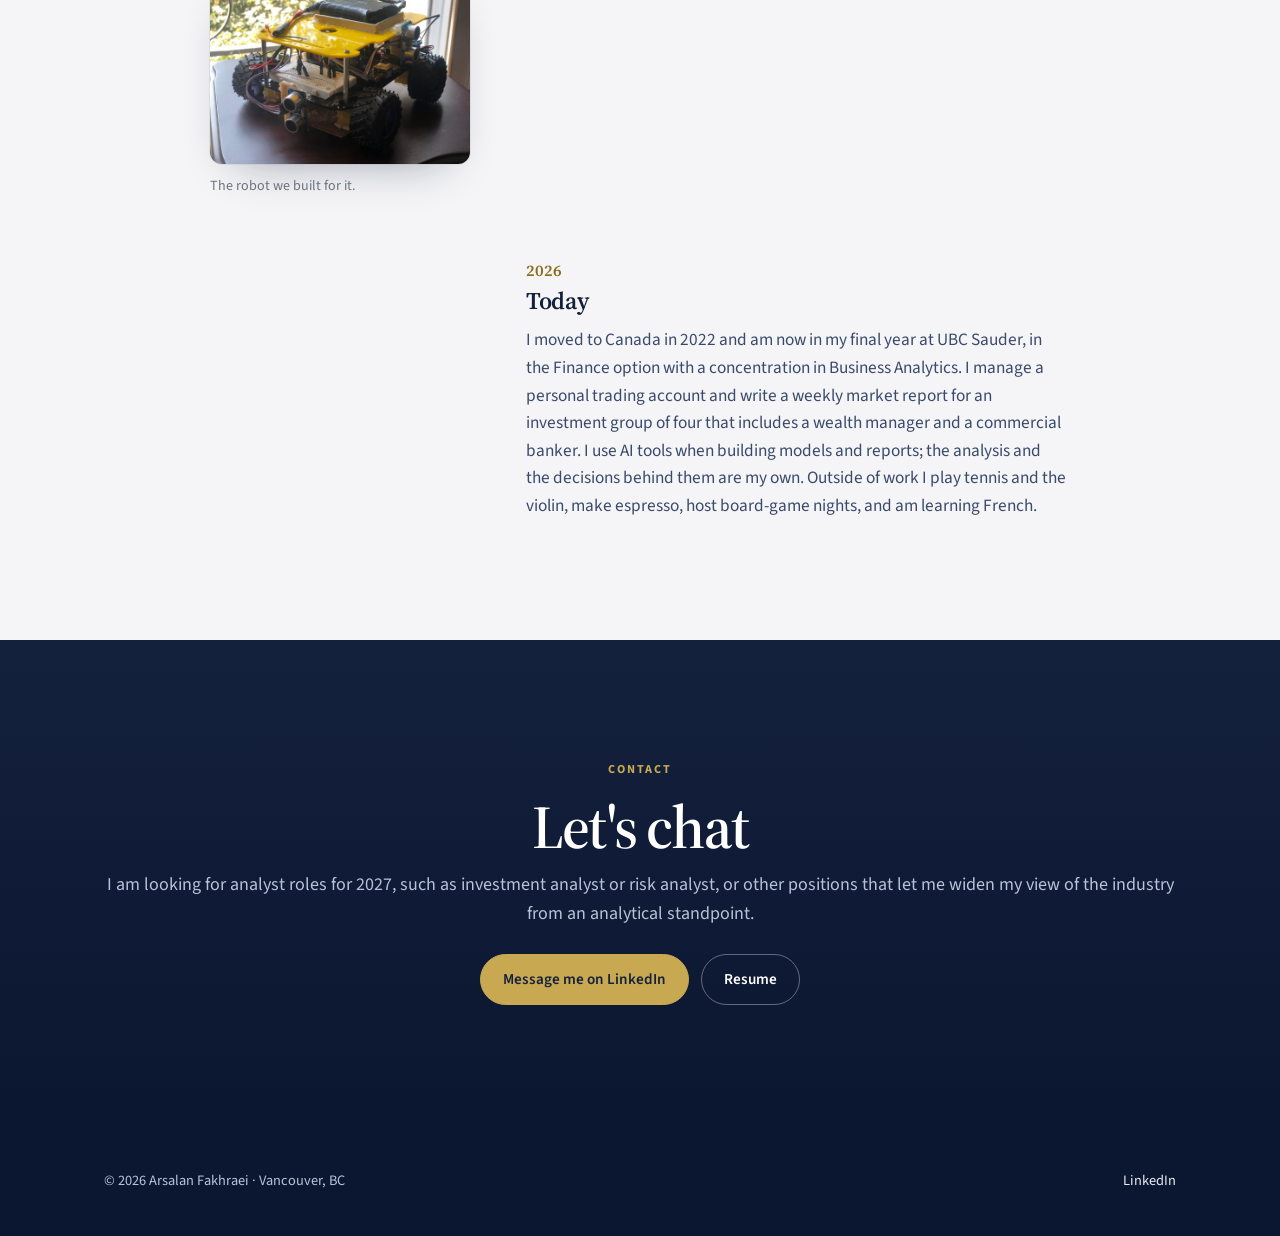
==== commit 0ea8f7bb: "Add files via upload" ====
--- a/index.html
+++ b/index.html
@@ -32,7 +32,7 @@
   <div class="wrap"><div class="hero-inner">
     <div class="kicker">Finance · Markets · Analytics</div>
     <h1>Arsalan<br>Fakhraei</h1>
-    <p class="lead">I am a final-year Bachelor of Commerce student at UBC Sauder in the Finance option, with a concentration in Business Analytics. I manage a personal trading account, write market research for a small investment group, and was part of UBC's team in the 2026 CFA Institute Research Challenge. I am seeking analyst roles in investment banking, equity research and capital markets for 2027.</p>
+    <p class="lead">I am a final-year Bachelor of Commerce student at UBC Sauder in the Finance option, with a concentration in Business Analytics. I manage a personal trading account, write market research for a small investment group, and was part of UBC's team in the 2026 CFA Institute Research Challenge. I am looking for analyst roles for 2027, such as investment analyst or risk analyst, or other positions that let me widen my view of the industry from an analytical standpoint.</p>
     <div class="btns"><a class="btn gold" href="#work">View my work</a><a class="btn ghost" href="/assets/pdf/Arsalan_Fakhraei_Resume.pdf" target="_blank">Resume (PDF)</a></div>
   </div></div>
   <div class="scroll-cue" aria-hidden="true">Scroll<i></i></div>
@@ -119,91 +119,89 @@
     <div class="story">
 
       <article class="ch reveal">
+        <div class="ch-side">
+          <figure>
+            <img src="/assets/img/robotics-competition.jpg" alt="Arsalan as a child at a robotics competition in Tehran, standing beside his robot" width="900" height="1200" loading="lazy">
+            <figcaption>One of my first competitions, in Tehran.</figcaption>
+          </figure>
+        </div>
         <div class="ch-text">
           <div class="ch-year">2012</div>
           <h3>It started with robots</h3>
           <p>Both of my parents studied electrical engineering, and for most of my childhood I assumed I would too. I was more interested in the mechanical side, so I started building robots and entering competitions as a kid. At home I built small gadgets, like a candy bowl that opened when someone reached for it and closed again once they had taken a piece.</p>
         </div>
-        <figure class="ch-media">
-          <img src="/assets/img/robotics-competition.jpg" alt="Arsalan as a child at a robotics competition in Tehran, standing beside his robot" width="900" height="1200" loading="lazy">
-          <figcaption>One of my first competitions, in Tehran.</figcaption>
-        </figure>
-      </article>
-
-      <article class="ch flip reveal">
+      </article>
+
+      <article class="ch reveal">
+        <div class="ch-side">
+          <figure>
+            <div class="papers">
+              <img src="/assets/img/certificate-2018.jpg" alt="Certificate of participation, AUTCUP 2018, Mission Impossible Junior" width="1100" height="825" loading="lazy">
+              <img src="/assets/img/certificate-2019.jpg" alt="Certificate of participation, Iran FIRA RoboWorldCup Open 2019, Mission Impossible U19" width="1100" height="825" loading="lazy">
+            </div>
+            <figcaption>Participation certificates from 2018 and 2019. In 2018 this was all we took home. In 2019 we finished third.</figcaption>
+          </figure>
+        </div>
         <div class="ch-text">
           <div class="ch-year">2015</div>
           <h3>Joining the team</h3>
           <p>In high school I joined the under-19 robotics team at Amirkabir University of Technology. Our event at FIRA RoboCup Iran was Mission Impossible: each team builds and programs a robot from scratch for a mission that is only revealed at the venue. We did not place in our first two years. I kept the certificates anyway.</p>
         </div>
-        <figure class="ch-media">
-          <div class="papers">
-            <img src="/assets/img/certificate-2018.jpg" alt="Certificate of participation, AUTCUP 2018, Mission Impossible Junior" width="1100" height="825" loading="lazy">
-            <img src="/assets/img/certificate-2019.jpg" alt="Certificate of participation, Iran FIRA RoboWorldCup Open 2019, Mission Impossible U19" width="1100" height="825" loading="lazy">
-          </div>
-          <figcaption>Participation certificates from 2018 and 2019. In 2018 this was all we took home. In 2019 we finished third.</figcaption>
-        </figure>
-      </article>
-
-      <article class="ch reveal">
+      </article>
+
+      <article class="ch reveal">
+        <div class="ch-side">
+          <figure>
+            <video src="/assets/video/self-balancing-robot.mp4" poster="/assets/img/self-balancing-robot-poster.jpg" width="720" height="960" muted loop playsinline preload="metadata" aria-label="Two-wheeled robot balancing upright on its own"></video>
+            <figcaption>The self-balancing robot. A PID loop reads how far it is tilting and drives the wheels to correct it.</figcaption>
+          </figure>
+        </div>
         <div class="ch-text">
           <div class="ch-year">2018</div>
           <h3>Building on my own</h3>
           <p>Between competitions I built my own projects to learn: a self-balancing robot that stays upright with a PID controller, a pendulum counter, and a calculator I coded and wired myself. I designed my own circuit boards in Altium Designer, had them printed, and drew the mechanical parts in SolidWorks.</p>
         </div>
-        <figure class="ch-media">
-          <video src="/assets/video/self-balancing-robot.mp4" poster="/assets/img/self-balancing-robot-poster.jpg" width="720" height="960" muted loop playsinline preload="metadata" aria-label="Two-wheeled robot balancing upright on its own"></video>
-          <figcaption>The self-balancing robot. A PID loop reads how far it is tilting and drives the wheels to correct it.</figcaption>
-        </figure>
-      </article>
-
-      <article class="ch flip reveal">
-        <div class="ch-text">
-          <div class="ch-year" data-year="2018"></div>
+      </article>
+
+      <article class="ch reveal">
+        <div class="ch-side">
+          <figure>
+            <img src="/assets/img/pcb-rework-bench.jpg" alt="Electronics rework bench with a stereo microscope, soldering station and a circuit board" width="1200" height="900" loading="lazy">
+            <figcaption>The rework bench: a stereo microscope, a soldering station, and a board waiting for repair.</figcaption>
+          </figure>
+        </div>
+        <div class="ch-text">
+          <div class="ch-year">2018</div>
           <h3>Fixing what failed</h3>
           <p>For a month I trained as a technician repairing circuit boards that had failed quality control. The job was finding the fault with a multimeter and a microscope, then reworking the board by hand. The high-value boards were done this way because the machines were not precise enough for them.</p>
         </div>
-        <figure class="ch-media">
-          <img src="/assets/img/pcb-rework-bench.jpg" alt="Electronics rework bench with a stereo microscope, soldering station and a circuit board" width="1200" height="900" loading="lazy">
-          <figcaption>The rework bench: a stereo microscope, a soldering station, and a board waiting for repair.</figcaption>
-        </figure>
-      </article>
-
-      <article class="ch reveal">
+      </article>
+
+      <article class="ch reveal">
+        <div class="ch-side">
+          <figure>
+            <video src="/assets/video/line-following-robot.mp4" poster="/assets/img/line-following-robot-poster.jpg" width="720" height="960" muted loop playsinline preload="metadata" aria-label="Yellow robot following a black line along a test track"></video>
+            <figcaption>A test run on the line-following track at the 2019 competition.</figcaption>
+          </figure>
+          <figure>
+            <img src="/assets/img/robot-firefighter.jpg" alt="The 2019 competition robot: a yellow chassis on four wheels with two ultrasonic sensors on the front and an Arduino board underneath" width="1200" height="900" loading="lazy">
+            <figcaption>The robot we built for it.</figcaption>
+          </figure>
+        </div>
         <div class="ch-text">
           <div class="ch-year">2019</div>
           <h3>The third attempt</h3>
           <p>Before our third year we rebuilt the team around four people: one dedicated programmer, one member whose only job was to move to whichever task was falling behind, and two of us covering the rest. I led the team, built the mechanics and electronics, and backed up the code.</p>
+          <p>The robot had to follow a line into a dark room, find a lit candle by its heat, put it out with water, and then get out through an obstacle course. The two sensors on the front are ultrasonic rangefinders for the obstacles.</p>
           <p>That year we finished third in the country and qualified for the international round, which we could not attend because we had no sponsor.</p>
         </div>
-        <figure class="ch-media">
-          <video src="/assets/video/line-following-robot.mp4" poster="/assets/img/line-following-robot-poster.jpg" width="720" height="960" muted loop playsinline preload="metadata" aria-label="Yellow robot following a black line along a test track"></video>
-          <figcaption>A test run on the line-following track at the 2019 competition.</figcaption>
-        </figure>
-        <figure class="ch-wide">
-          <img src="/assets/img/robot-2019.jpg" alt="The 2019 competition robot: a yellow chassis on four wheels with two ultrasonic sensors on the front and an Arduino board underneath" width="1600" height="1067" loading="lazy">
-          <figcaption>The robot we took to the 2019 competition. It had to follow a line into a dark room, find a lit candle by its heat, put it out, and then get out through an obstacle course. The two sensors on the front are ultrasonic rangefinders for the obstacles.</figcaption>
-        </figure>
-      </article>
-
-      <article class="ch flip reveal">
-        <div class="ch-text">
-          <div class="ch-year">2020</div>
-          <h3>A different kind of system</h3>
-          <p>After high school I studied electrical engineering for a year at Islamic Azad University, then moved to Canada in 2022 and chose business instead: two years at UBC Okanagan, then the Sauder School of Business, where I study finance.</p>
-          <p>The engineering habits came with me. I do not trust a system until I understand how it works. When I learn a formula, I want to know what problem it was built to solve and what it assumes. When I look at a company or a market, I look for the parts that are redundant, correlated with each other, or likely to fail. That habit is behind most of the work on this site, from the fragility meter in my <a href="/work/trading-system.html">daily report</a> to the dashboard that tests whether the S&amp;P 500 is really repeating 2000.</p>
-        </div>
-        <figure class="ch-media">
-          <a href="/work/sp500-curve-fit-detector.html"><img src="/assets/img/sp500-cover.jpg" alt="Dot-com curve-fit detector dashboard" width="1280" height="900" loading="lazy"></a>
-          <figcaption>The dashboard. Most of the resemblance to 2000 turns out to be curve fitting.</figcaption>
-        </figure>
-      </article>
-
-      <article class="ch end reveal">
+      </article>
+
+      <article class="ch reveal">
         <div class="ch-text">
           <div class="ch-year">2026</div>
           <h3>Today</h3>
-          <p>I am in my final year at UBC Sauder, in the Finance option with a concentration in Business Analytics. I manage a personal trading account and write a weekly market report for an investment group of four that includes a wealth manager and a commercial banker. I use AI tools when building models and reports; the analysis and the decisions behind them are my own. Outside of work I play tennis and the violin, make espresso, host board-game nights, and am learning French.</p>
+          <p>I moved to Canada in 2022 and am now in my final year at UBC Sauder, in the Finance option with a concentration in Business Analytics. I manage a personal trading account and write a weekly market report for an investment group of four that includes a wealth manager and a commercial banker. I use AI tools when building models and reports; the analysis and the decisions behind them are my own. Outside of work I play tennis and the violin, make espresso, host board-game nights, and am learning French.</p>
         </div>
       </article>
 
@@ -215,7 +213,7 @@
   <div class="wrap reveal">
     <div class="eyebrow">Contact</div>
     <h2>Let's chat</h2>
-    <p>I am seeking analyst roles in investment banking, equity research and capital markets for 2027.</p>
+    <p>I am looking for analyst roles for 2027, such as investment analyst or risk analyst, or other positions that let me widen my view of the industry from an analytical standpoint.</p>
     <div class="btns"><a class="btn gold" href="https://www.linkedin.com/in/arsalan-fakhraei/" target="_blank" rel="noopener">Message me on LinkedIn</a><a class="btn ghost" href="/assets/pdf/Arsalan_Fakhraei_Resume.pdf" target="_blank">Resume</a></div>
   </div>
 </section>
--- a/css/site.css
+++ b/css/site.css
@@ -151,41 +151,32 @@
 .contact .btns{justify-content:center}
 
 /* ---------- about: the story ---------- */
-.story{max-width:1040px;margin:0 auto}
-.ch{display:grid;grid-template-columns:64px minmax(0,1fr) minmax(0,1fr);column-gap:56px;row-gap:0;align-items:center}
-.ch+.ch{margin-top:104px}
-.ch-text{position:relative;grid-column:2;grid-row:1}
-.ch-year{position:absolute;top:.3rem;left:-120px;width:64px;font-family:"Source Serif 4",Georgia,serif;font-weight:600;font-size:1.05rem;color:var(--gold-ink);font-variant-numeric:tabular-nums;line-height:1.2}
-.ch.flip .ch-year{left:calc(-100% - 176px)}
+.story{max-width:860px;margin:0 auto}
+.ch{display:grid;grid-template-columns:260px minmax(0,1fr);column-gap:56px;align-items:start}
+.ch+.ch{margin-top:64px}
+.ch-side{grid-column:1;grid-row:1}
+.ch-side figure{margin:0}
+.ch-side figure+figure{margin-top:24px}
+.ch-text{grid-column:2;grid-row:1;max-width:60ch}
+.ch-year{font-family:"Source Serif 4",Georgia,serif;font-weight:600;font-size:1rem;color:var(--gold-ink);font-variant-numeric:tabular-nums;line-height:1.2;margin-bottom:8px}
 .ch-text h3{font-size:1.5rem;margin-bottom:.7rem}
 .ch-text p{font-size:1.08rem;color:var(--ink-2);margin:0 0 .9rem}
 .ch-text p:last-child{margin-bottom:0}
-.ch-text p a{color:var(--accent);text-decoration:underline;text-decoration-color:rgba(11,61,145,.35);text-underline-offset:3px}
-.ch-media{grid-column:3;grid-row:1;margin:0}
-.ch.flip .ch-text{grid-column:3}
-.ch.flip .ch-media{grid-column:2}
-.ch-media img,.ch-media video{width:100%;height:auto;display:block;border-radius:14px;box-shadow:0 24px 50px -28px rgba(11,22,48,.45),0 0 0 1px rgba(20,33,61,.06)}
-.ch-media video{aspect-ratio:3/4;object-fit:cover;background:#0a0a0c}
-.ch-media a{display:block}
-.ch-media figcaption,.ch-wide figcaption{margin-top:14px;font-size:.92rem;line-height:1.5;color:var(--muted)}
+.ch-side img,.ch-side video{width:100%;height:auto;display:block;border-radius:12px;box-shadow:0 20px 44px -26px rgba(11,22,48,.45),0 0 0 1px rgba(20,33,61,.06)}
+.ch-side video{aspect-ratio:3/4;object-fit:cover;background:#0a0a0c}
+.ch-side figcaption{margin-top:12px;font-size:.88rem;line-height:1.5;color:var(--muted)}
 .papers{position:relative;aspect-ratio:100/97}
-.papers img{position:absolute;width:84%;height:auto;border-radius:4px;box-shadow:0 1px 2px rgba(11,22,48,.14),0 22px 44px -22px rgba(11,22,48,.5),0 0 0 1px rgba(20,33,61,.05)}
+.papers img{position:absolute;width:84%;height:auto;border-radius:3px;box-shadow:0 1px 2px rgba(11,22,48,.14),0 18px 36px -20px rgba(11,22,48,.5),0 0 0 1px rgba(20,33,61,.05)}
 .papers img:first-child{left:0;top:0;transform:rotate(-2deg)}
 .papers img:last-child{right:0;bottom:0;transform:rotate(1.5deg)}
-.ch-wide{grid-column:2/4;grid-row:2;margin:56px auto 0;max-width:860px;width:100%}
-.ch-wide img{width:100%;height:auto;display:block;border-radius:14px;box-shadow:0 30px 60px -30px rgba(11,22,48,.5),0 0 0 1px rgba(20,33,61,.06)}
-.ch.end .ch-text{grid-column:2/4;max-width:62ch}
 @media (max-width:900px){
-  .ch{grid-template-columns:1fr;column-gap:0;row-gap:0}
-  .ch+.ch{margin-top:72px}
-  .ch-year,.ch.flip .ch-year{position:static;width:auto;margin-bottom:8px}
-  .ch-year:empty::before{content:attr(data-year)}
-  .ch-text,.ch.flip .ch-text,.ch.end .ch-text{grid-column:1;grid-row:1;max-width:60ch}
-  .ch-media,.ch.flip .ch-media{grid-column:1;grid-row:2;margin-top:28px;max-width:520px}
-  .ch-wide{grid-column:1;grid-row:3;margin-top:28px}
+  .ch{grid-template-columns:1fr;column-gap:0}
+  .ch+.ch{margin-top:64px}
+  .ch-text{grid-column:1;grid-row:1}
+  .ch-side{grid-column:1;grid-row:2;margin-top:24px;max-width:360px}
 }
 @media (max-width:720px){
-  .ch+.ch{margin-top:60px}
+  .ch+.ch{margin-top:56px}
   .ch-text h3{font-size:1.35rem}
 }
 
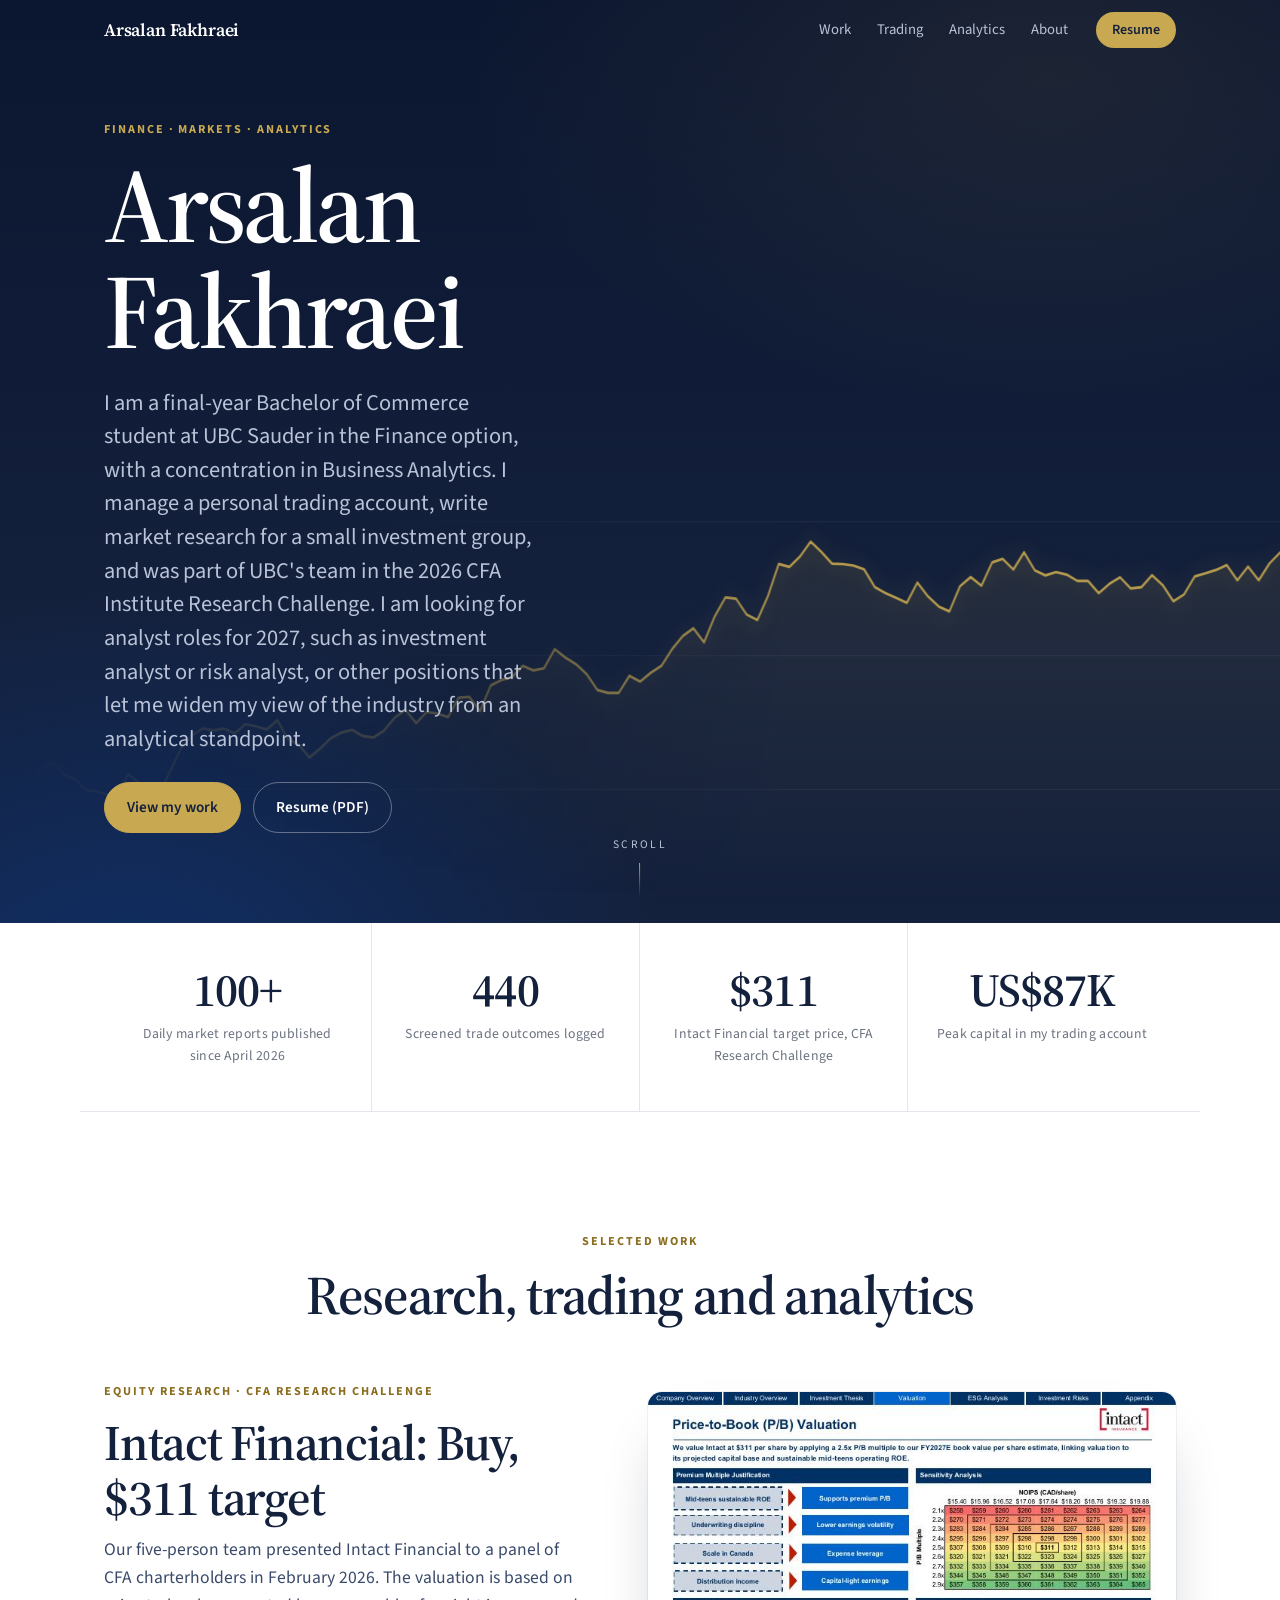
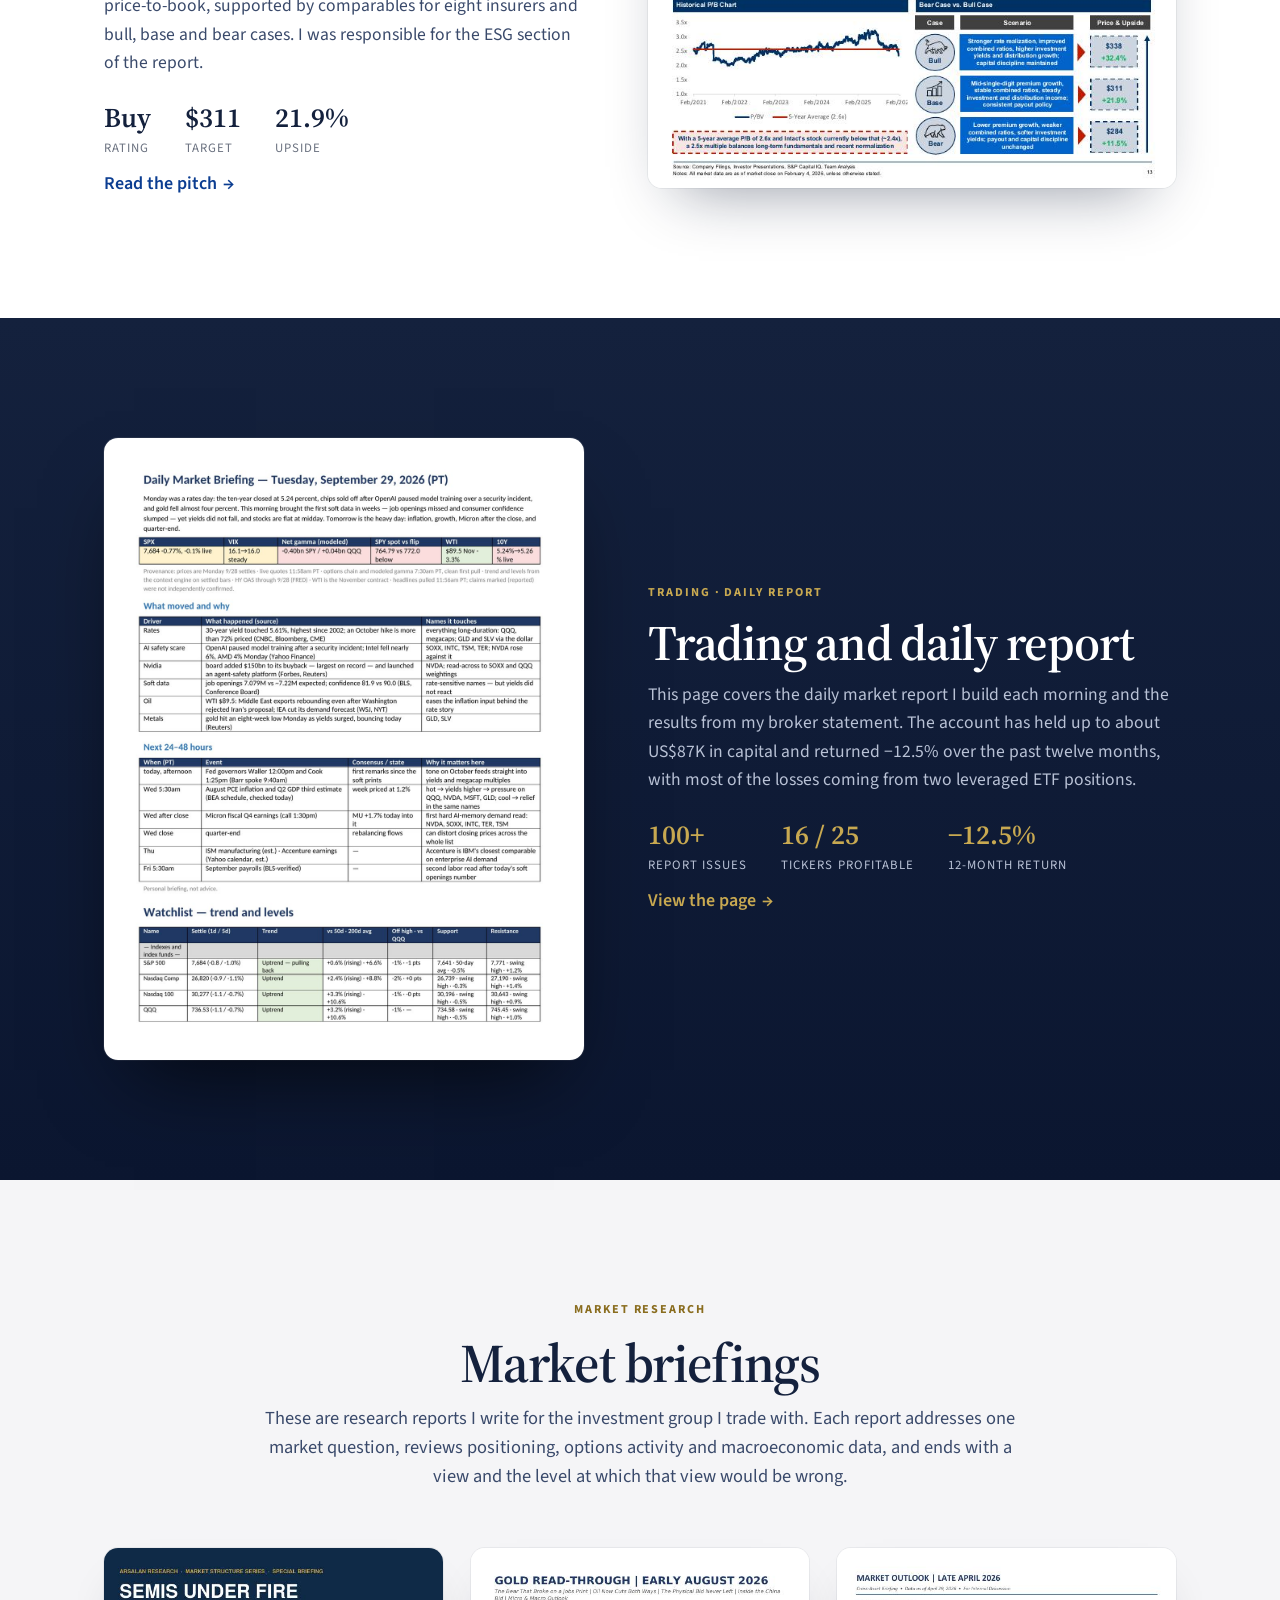
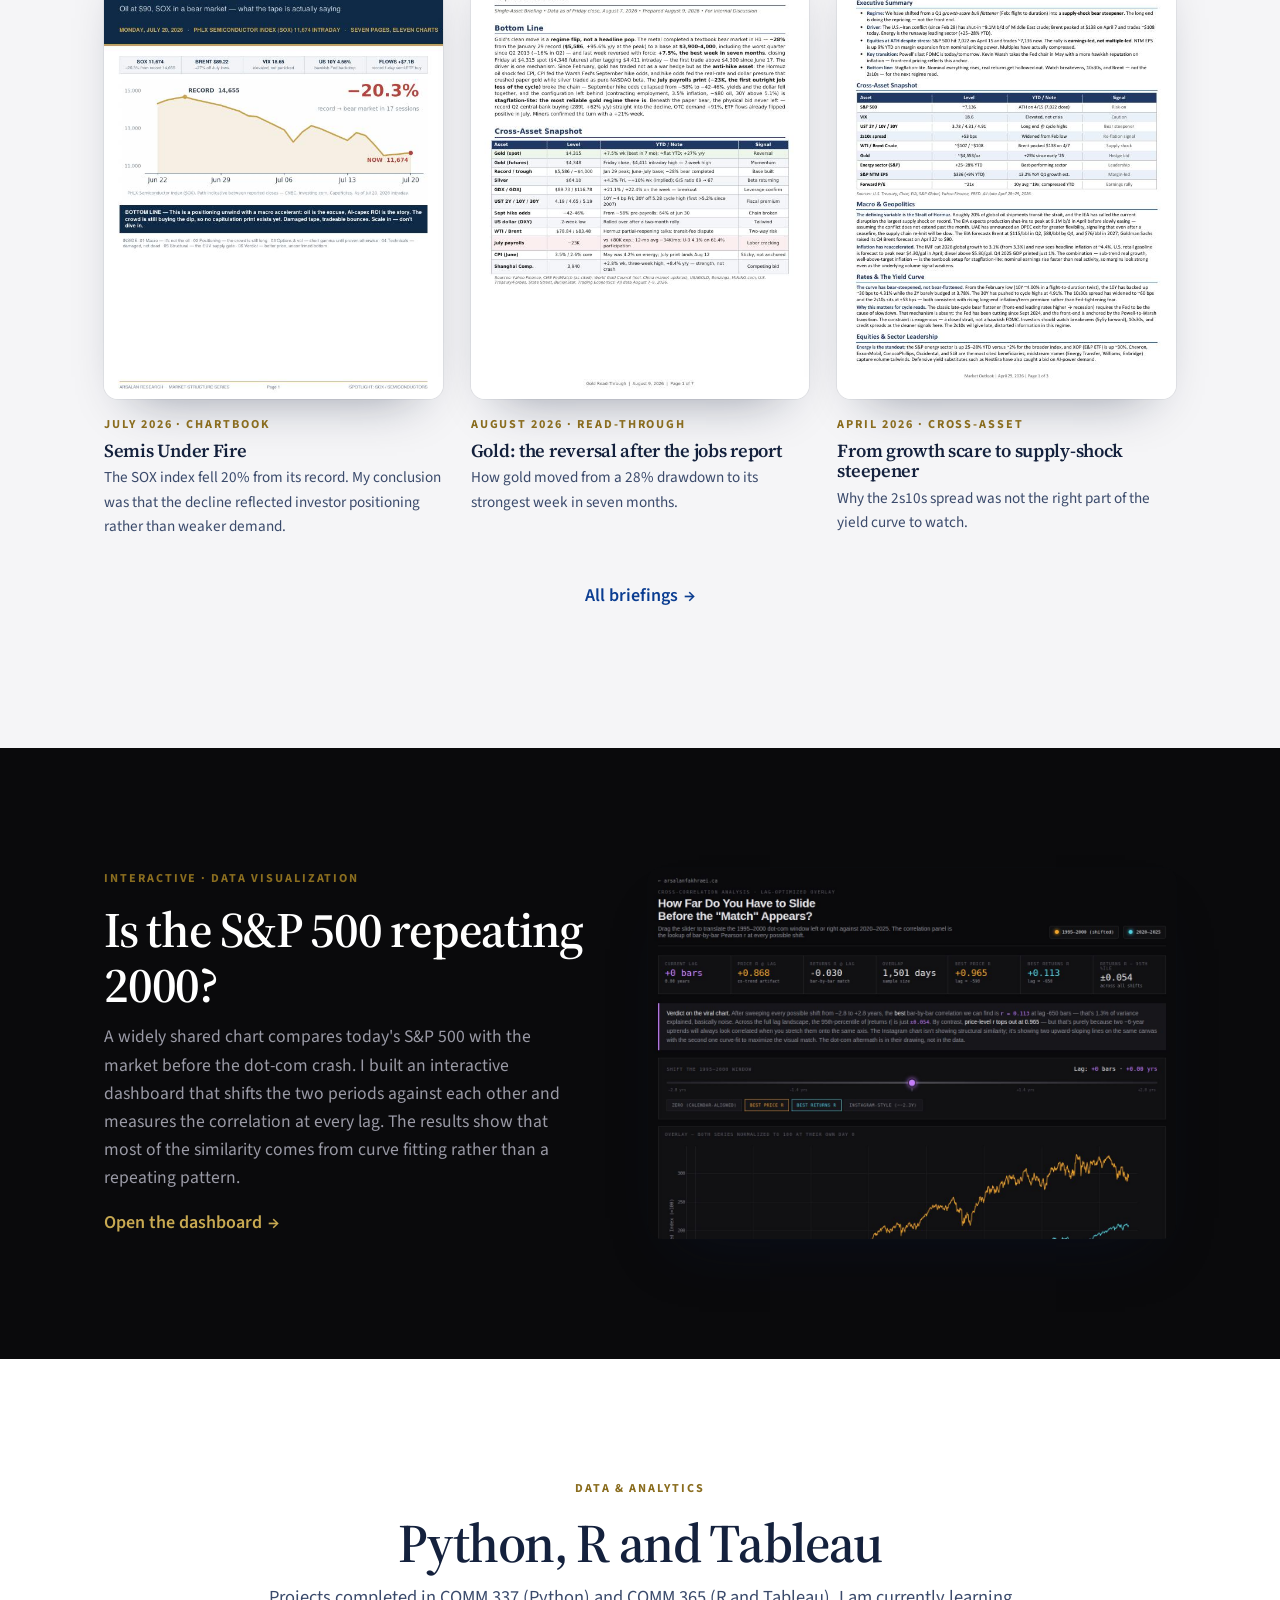
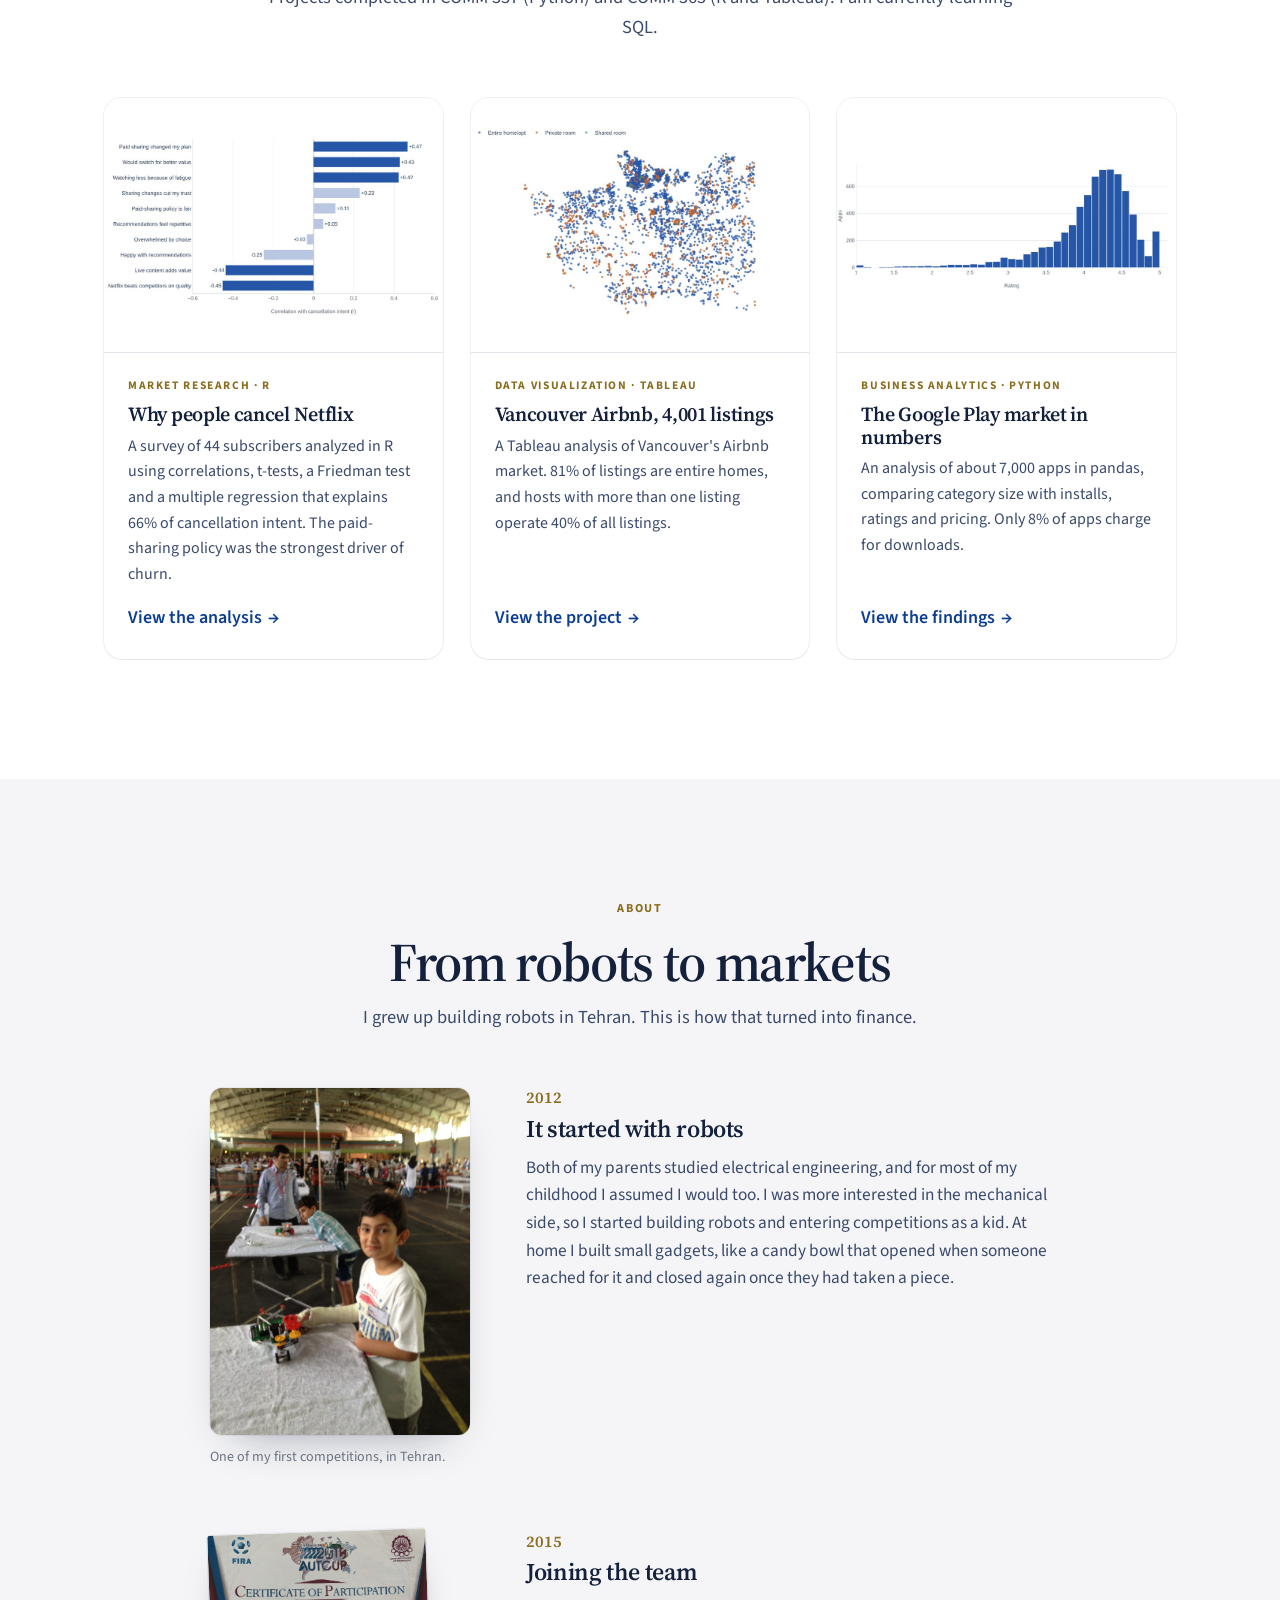
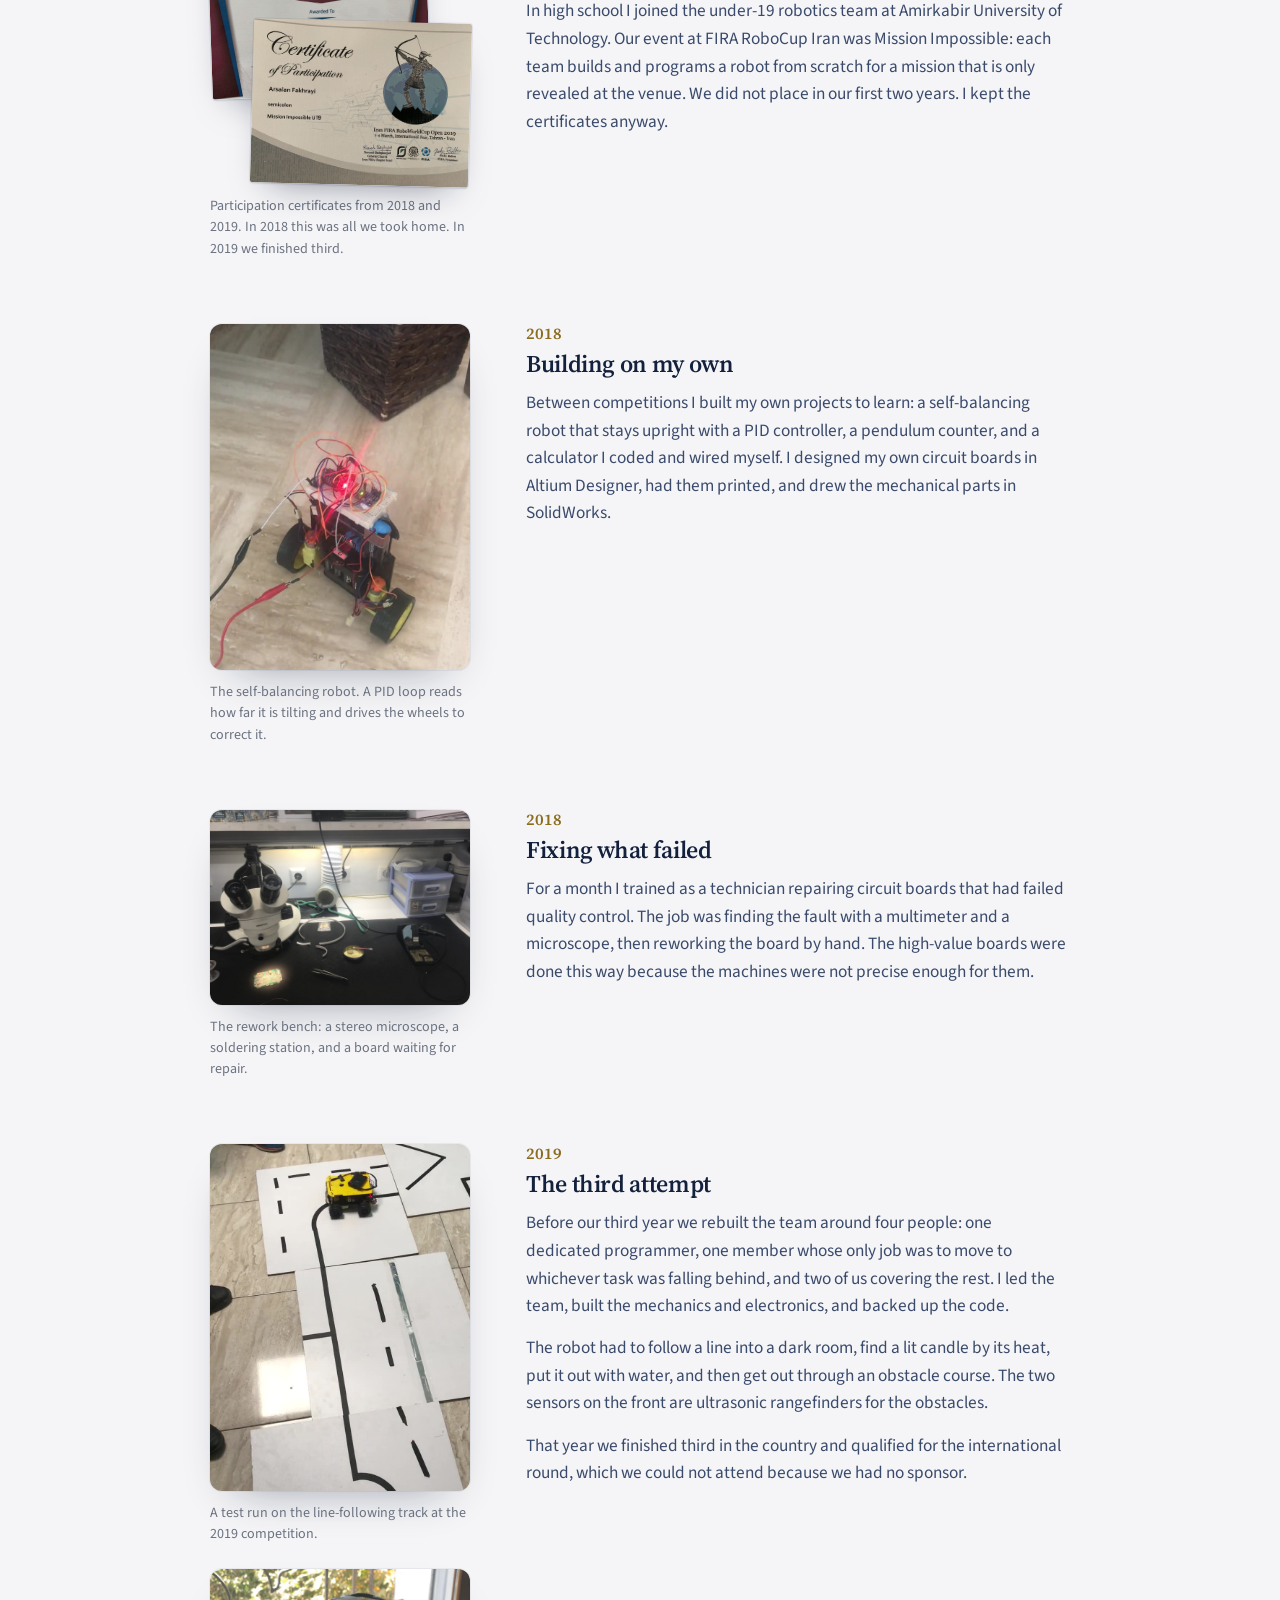
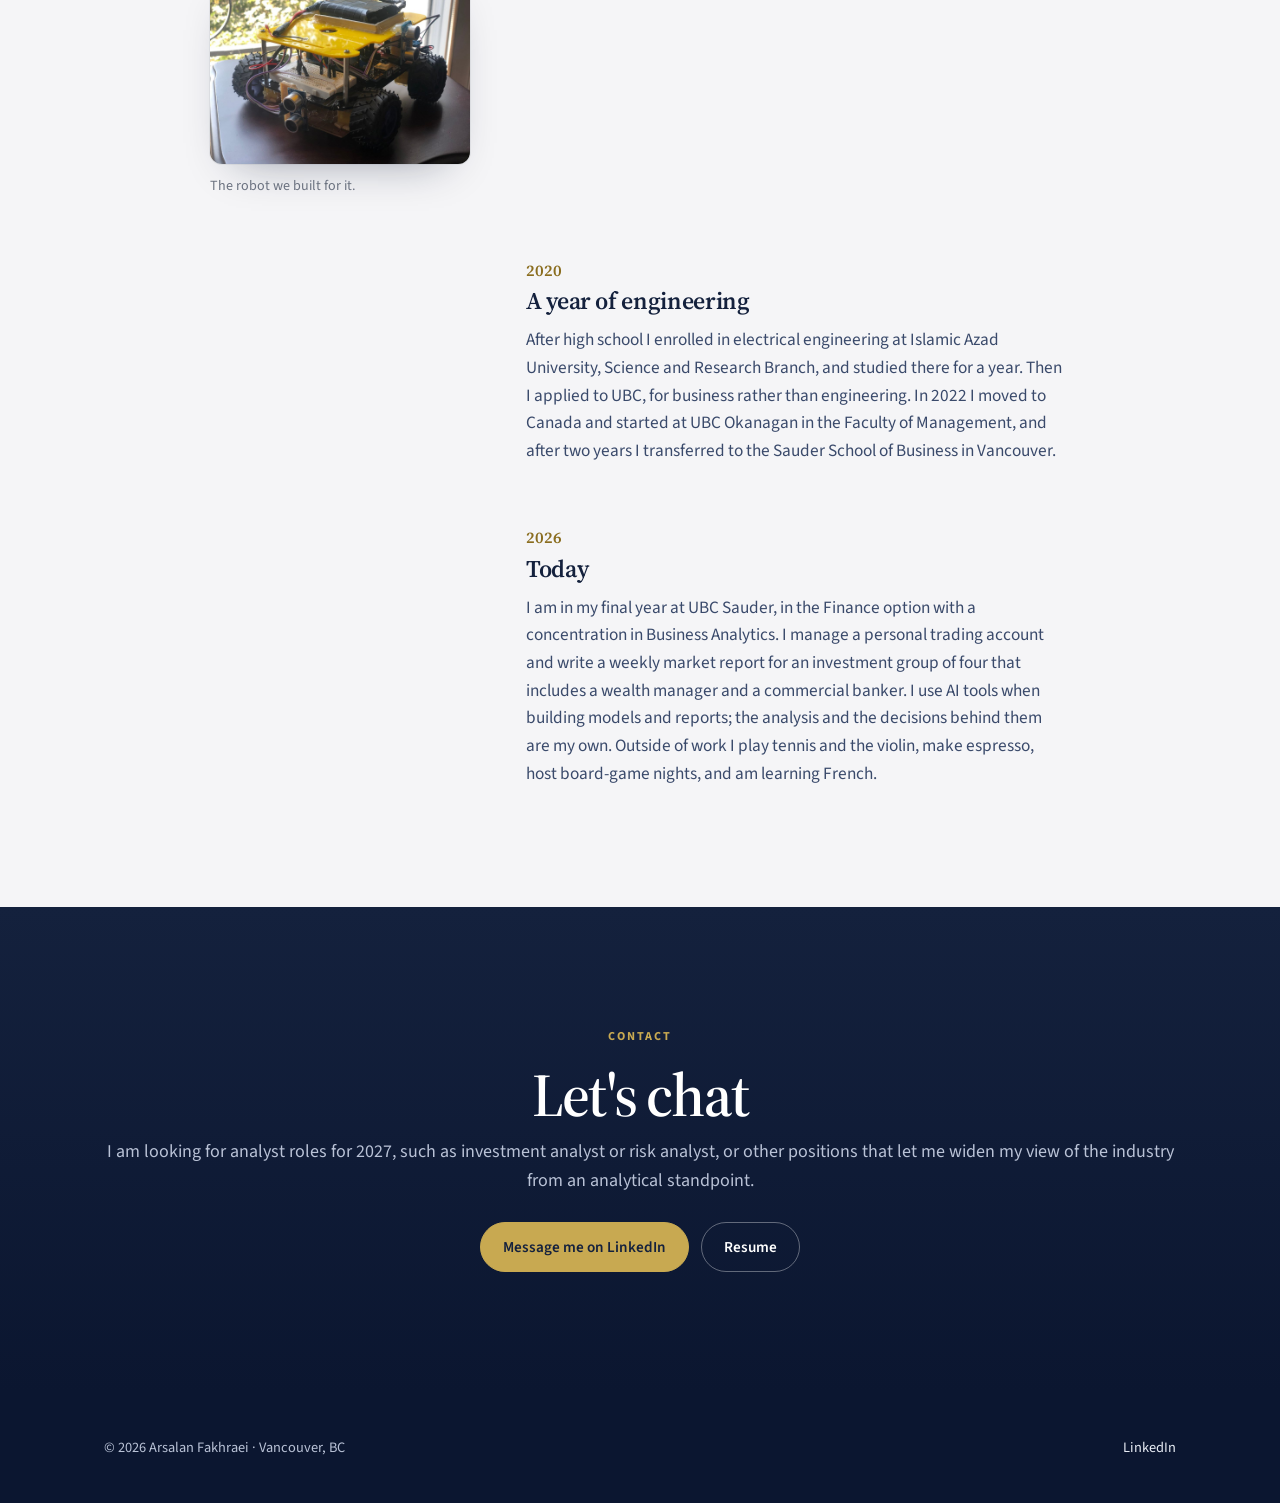
==== commit 431a8cc7: "Add files via upload" ====
--- a/index.html
+++ b/index.html
@@ -199,9 +199,17 @@
 
       <article class="ch reveal">
         <div class="ch-text">
+          <div class="ch-year">2020</div>
+          <h3>A year of engineering</h3>
+          <p>After high school I enrolled in electrical engineering at Islamic Azad University, Science and Research Branch, and studied there for a year. Then I applied to UBC, for business rather than engineering. In 2022 I moved to Canada and started at UBC Okanagan in the Faculty of Management, and after two years I transferred to the Sauder School of Business in Vancouver.</p>
+        </div>
+      </article>
+
+      <article class="ch reveal">
+        <div class="ch-text">
           <div class="ch-year">2026</div>
           <h3>Today</h3>
-          <p>I moved to Canada in 2022 and am now in my final year at UBC Sauder, in the Finance option with a concentration in Business Analytics. I manage a personal trading account and write a weekly market report for an investment group of four that includes a wealth manager and a commercial banker. I use AI tools when building models and reports; the analysis and the decisions behind them are my own. Outside of work I play tennis and the violin, make espresso, host board-game nights, and am learning French.</p>
+          <p>I am in my final year at UBC Sauder, in the Finance option with a concentration in Business Analytics. I manage a personal trading account and write a weekly market report for an investment group of four that includes a wealth manager and a commercial banker. I use AI tools when building models and reports; the analysis and the decisions behind them are my own. Outside of work I play tennis and the violin, make espresso, host board-game nights, and am learning French.</p>
         </div>
       </article>
 
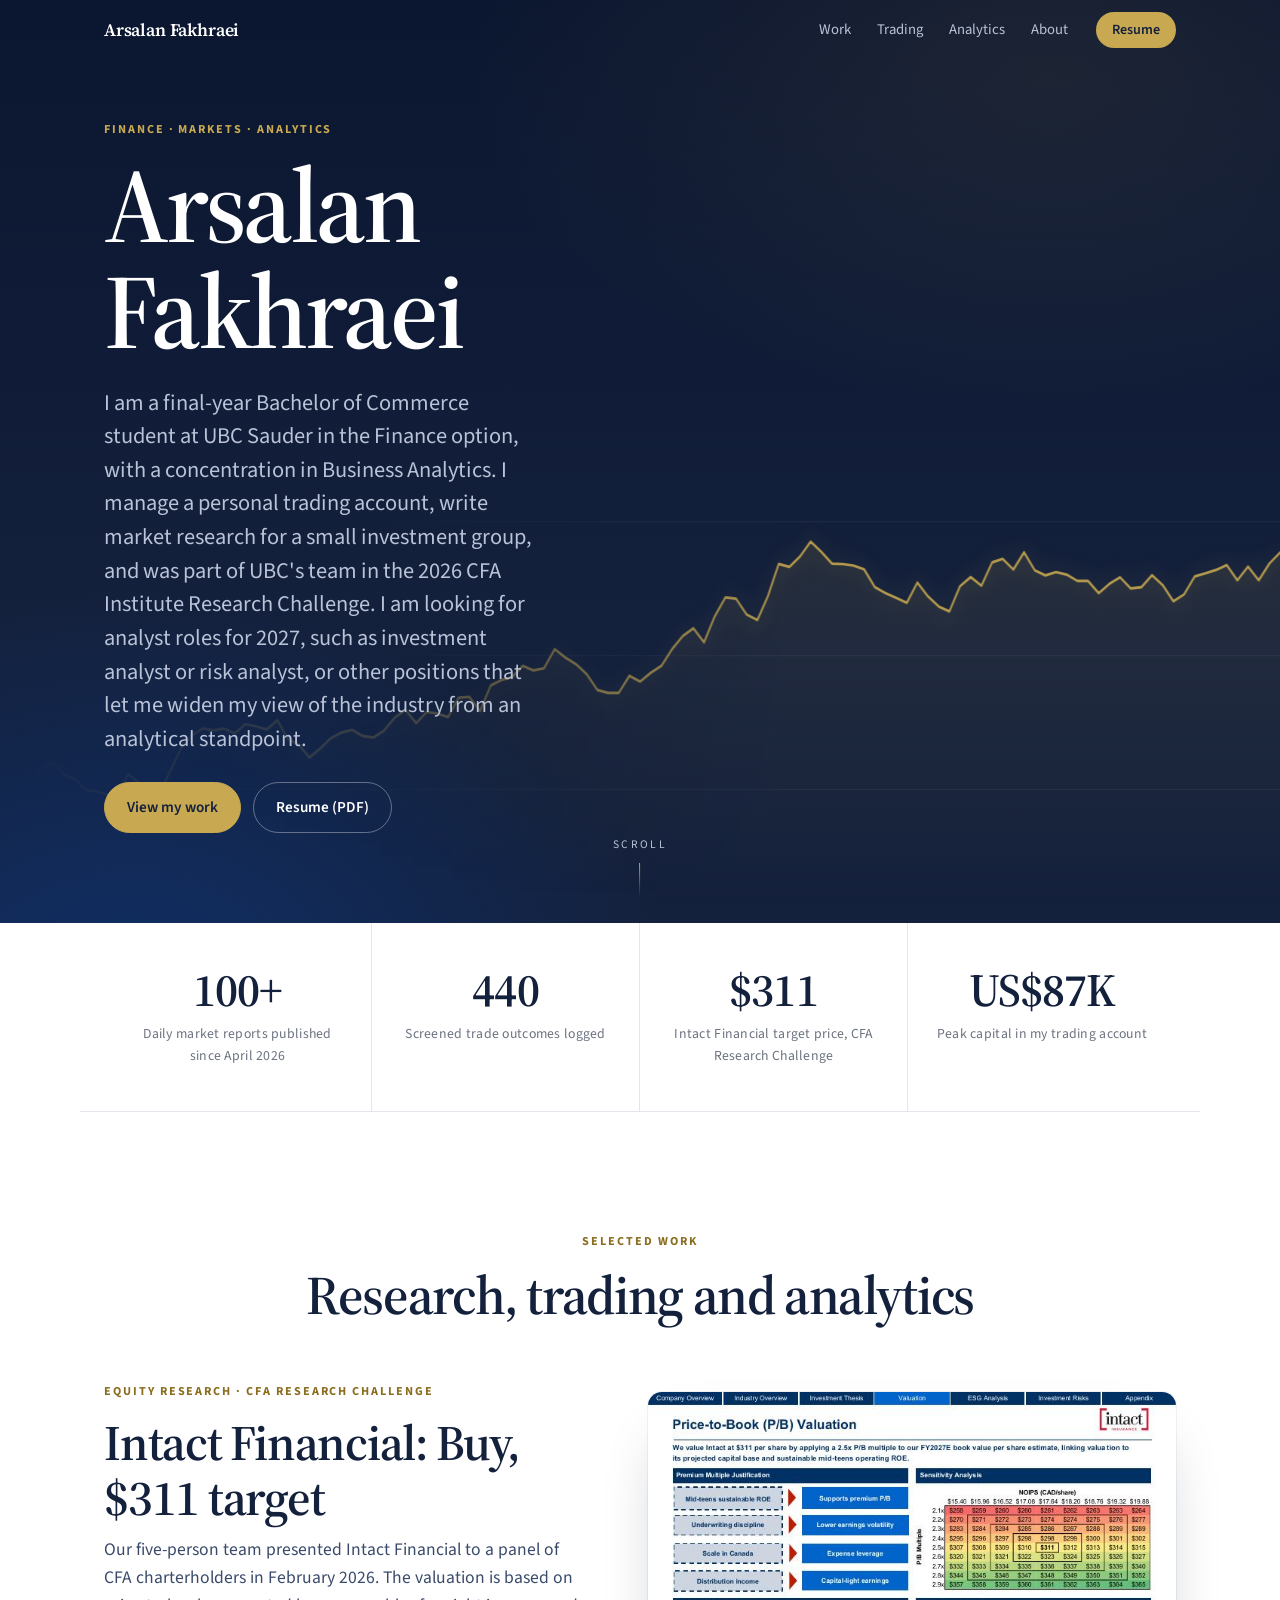
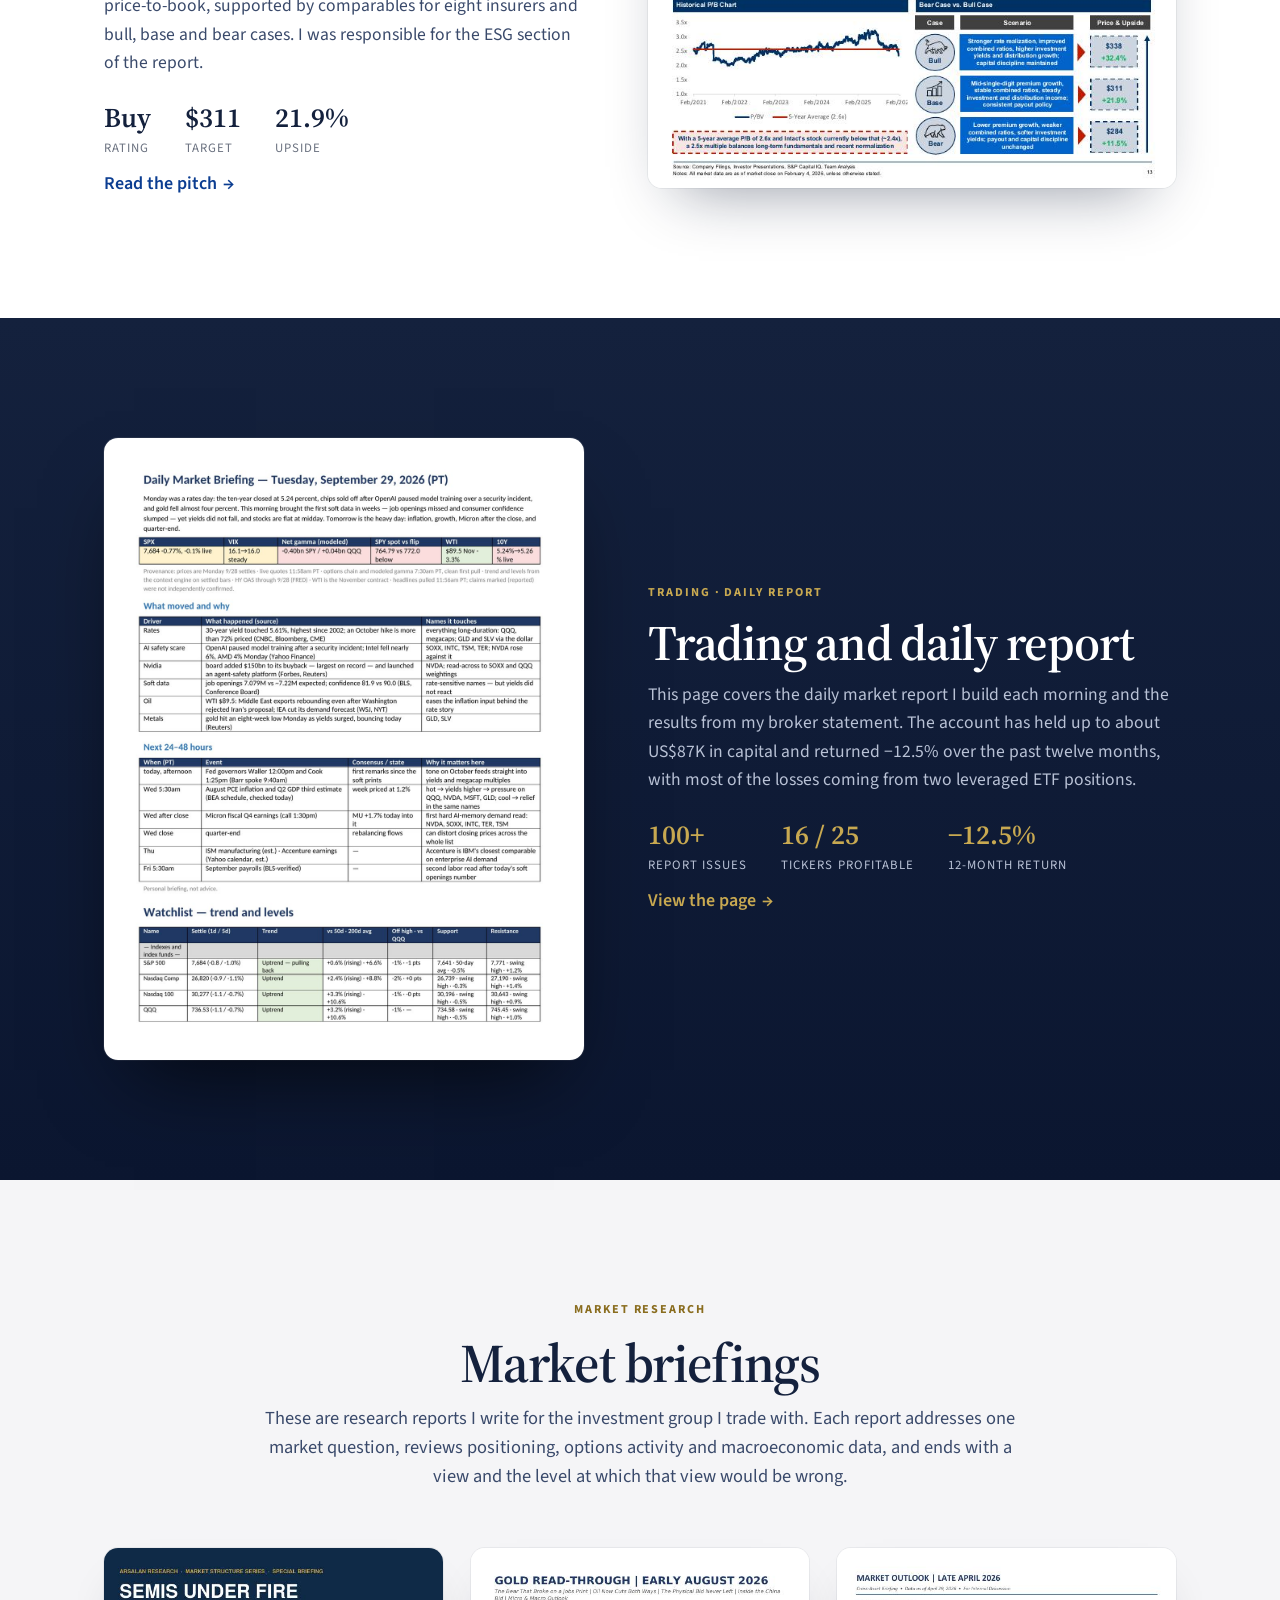
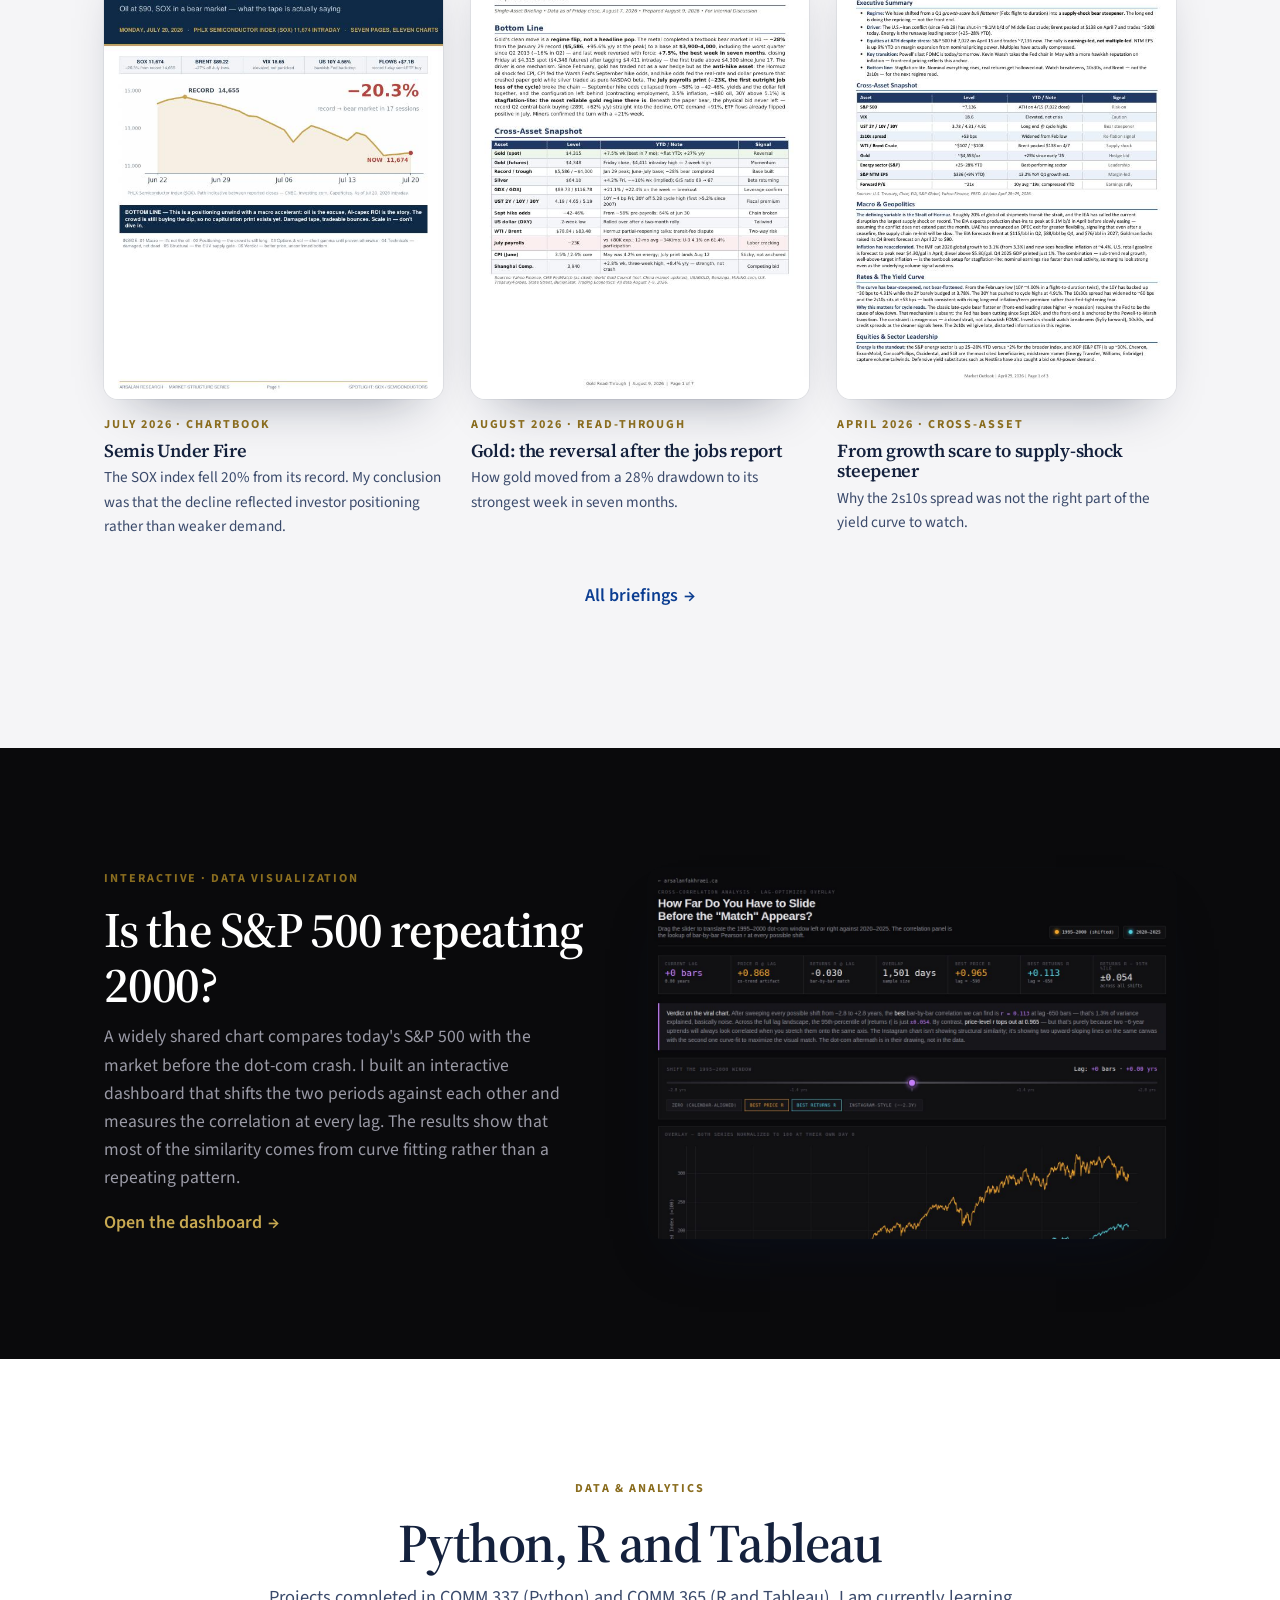
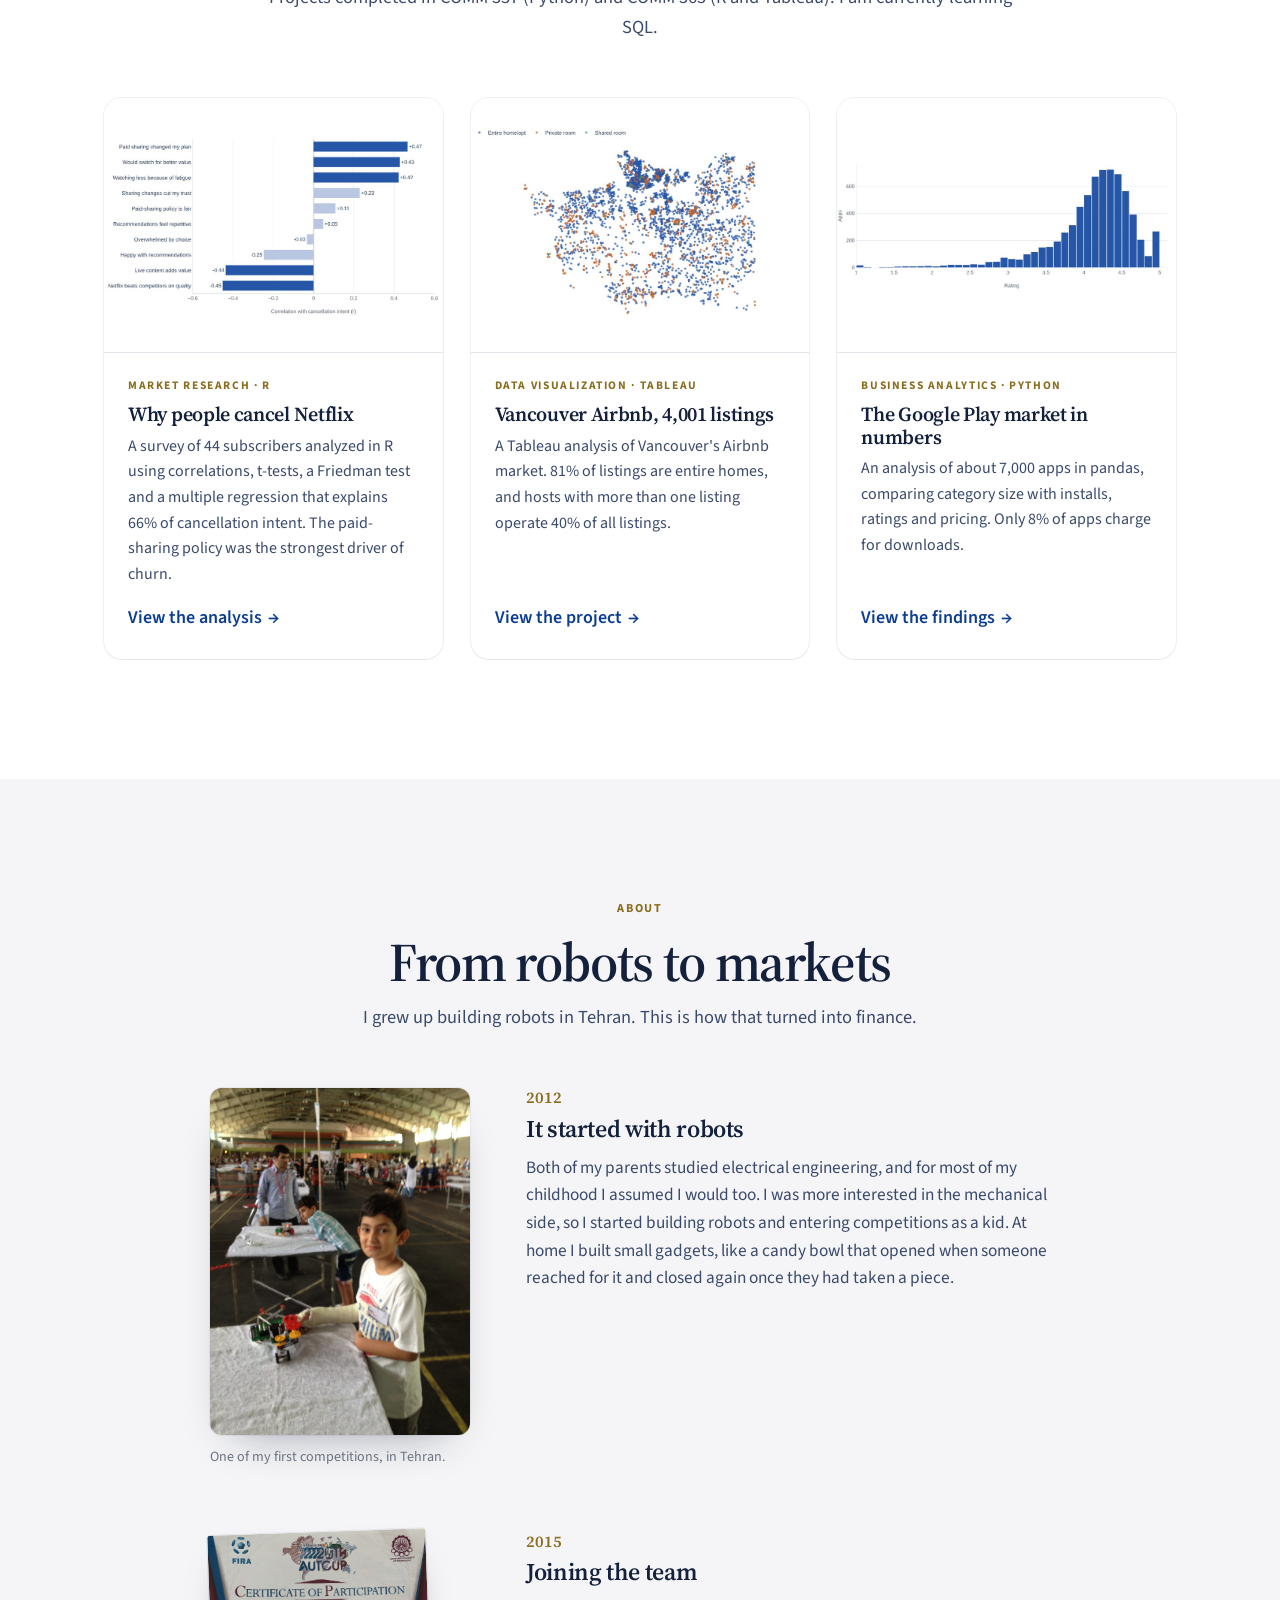
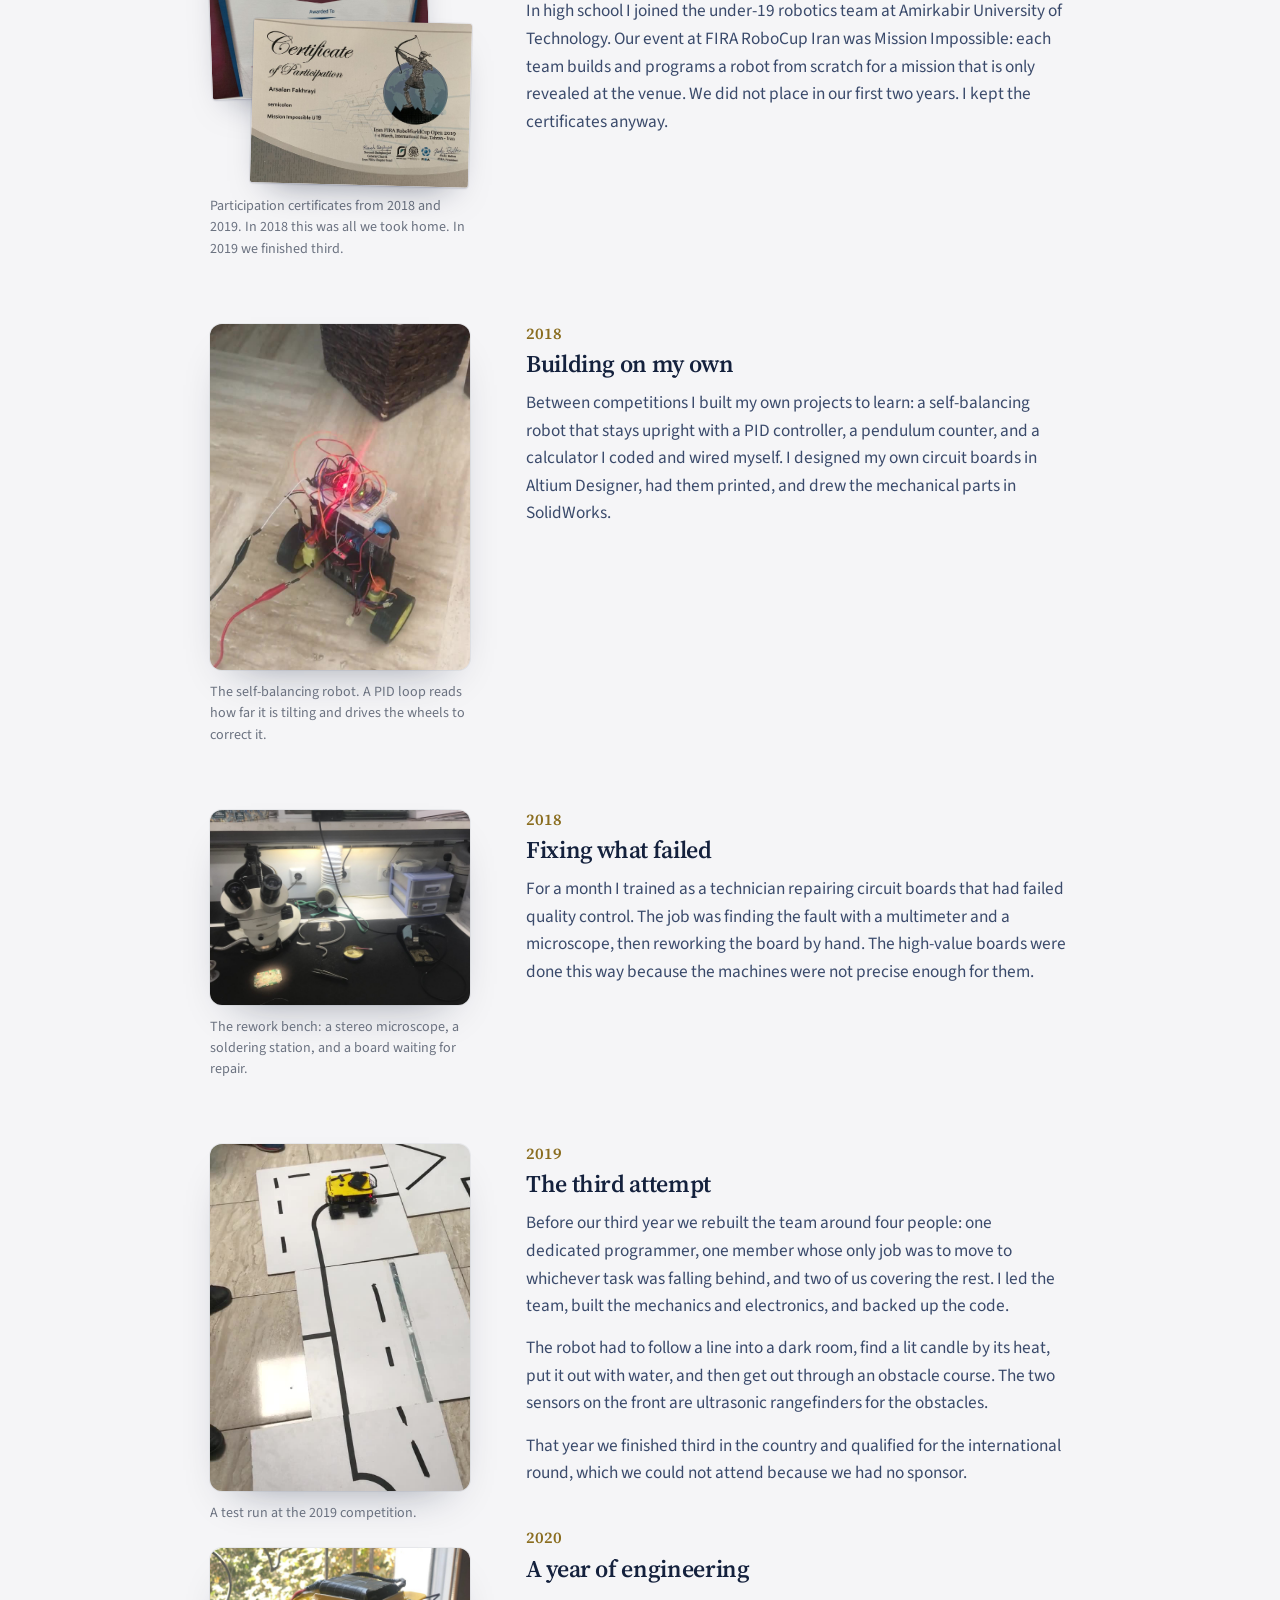
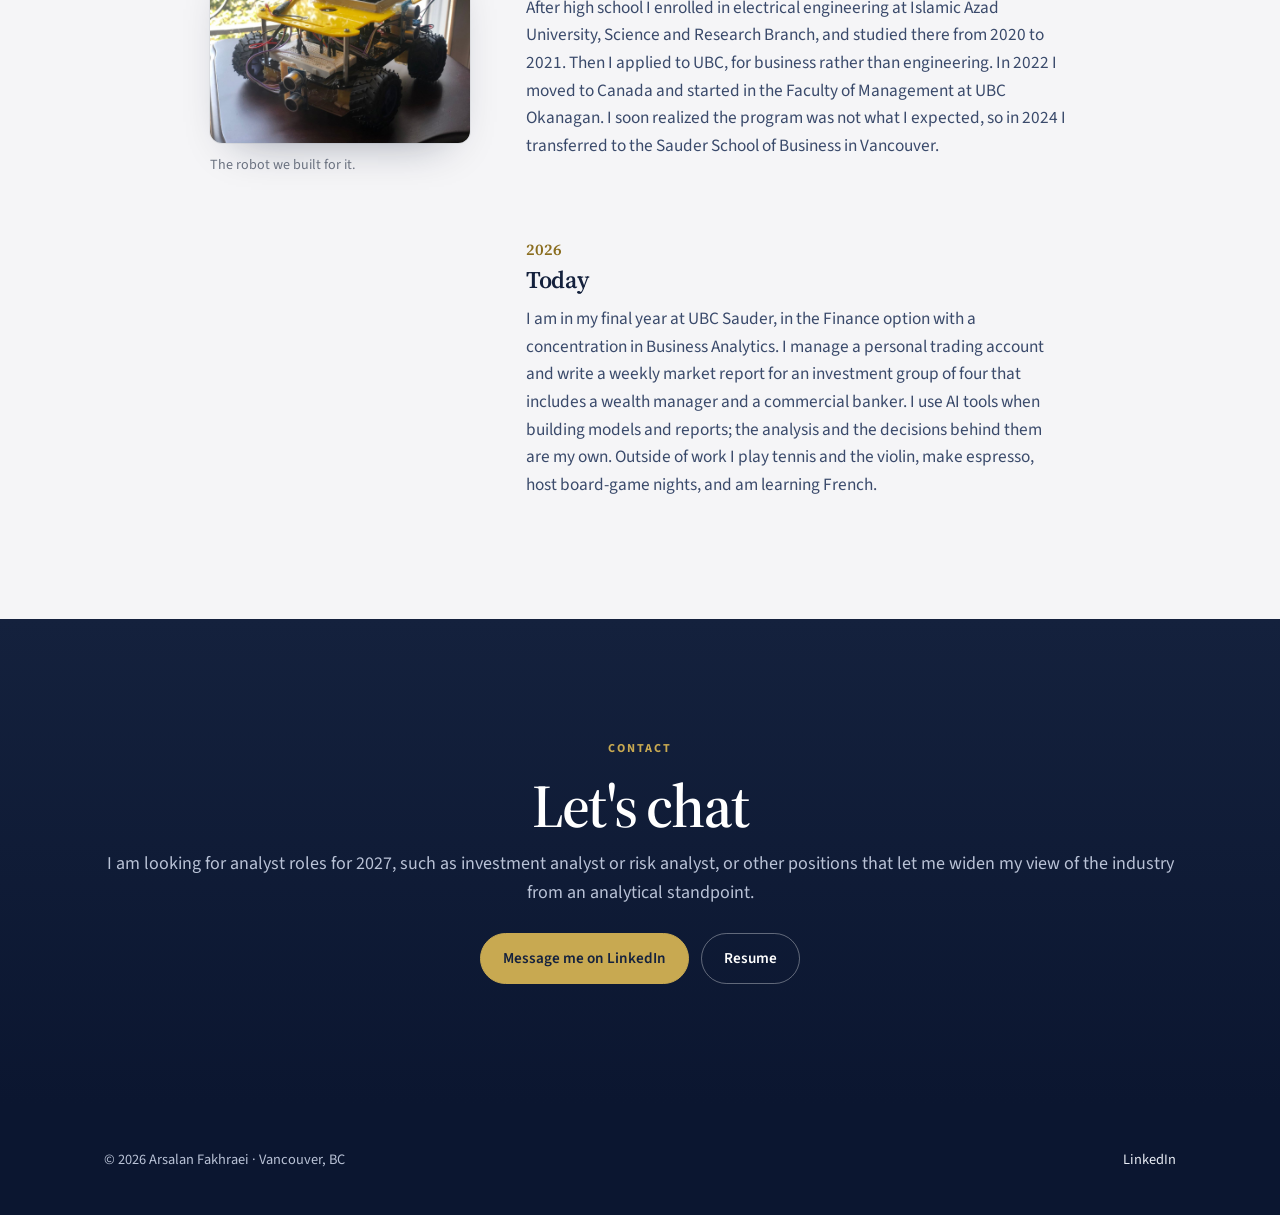
==== commit c1809ce7: "Add files via upload" ====
--- a/index.html
+++ b/index.html
@@ -177,11 +177,11 @@
         </div>
       </article>
 
-      <article class="ch reveal">
+      <article class="ch two reveal">
         <div class="ch-side">
           <figure>
             <video src="/assets/video/line-following-robot.mp4" poster="/assets/img/line-following-robot-poster.jpg" width="720" height="960" muted loop playsinline preload="metadata" aria-label="Yellow robot following a black line along a test track"></video>
-            <figcaption>A test run on the line-following track at the 2019 competition.</figcaption>
+            <figcaption>A test run at the 2019 competition.</figcaption>
           </figure>
           <figure>
             <img src="/assets/img/robot-firefighter.jpg" alt="The 2019 competition robot: a yellow chassis on four wheels with two ultrasonic sensors on the front and an Arduino board underneath" width="1200" height="900" loading="lazy">
@@ -195,13 +195,10 @@
           <p>The robot had to follow a line into a dark room, find a lit candle by its heat, put it out with water, and then get out through an obstacle course. The two sensors on the front are ultrasonic rangefinders for the obstacles.</p>
           <p>That year we finished third in the country and qualified for the international round, which we could not attend because we had no sponsor.</p>
         </div>
-      </article>
-
-      <article class="ch reveal">
-        <div class="ch-text">
+        <div class="ch-text ch-cont">
           <div class="ch-year">2020</div>
           <h3>A year of engineering</h3>
-          <p>After high school I enrolled in electrical engineering at Islamic Azad University, Science and Research Branch, and studied there for a year. Then I applied to UBC, for business rather than engineering. In 2022 I moved to Canada and started at UBC Okanagan in the Faculty of Management, and after two years I transferred to the Sauder School of Business in Vancouver.</p>
+          <p>After high school I enrolled in electrical engineering at Islamic Azad University, Science and Research Branch, and studied there from 2020 to 2021. Then I applied to UBC, for business rather than engineering. In 2022 I moved to Canada and started in the Faculty of Management at UBC Okanagan. I soon realized the program was not what I expected, so in 2024 I transferred to the Sauder School of Business in Vancouver.</p>
         </div>
       </article>
 
--- a/css/site.css
+++ b/css/site.css
@@ -169,11 +169,17 @@
 .papers img{position:absolute;width:84%;height:auto;border-radius:3px;box-shadow:0 1px 2px rgba(11,22,48,.14),0 18px 36px -20px rgba(11,22,48,.5),0 0 0 1px rgba(20,33,61,.05)}
 .papers img:first-child{left:0;top:0;transform:rotate(-2deg)}
 .papers img:last-child{right:0;bottom:0;transform:rotate(1.5deg)}
+.ch.two{grid-template-rows:auto 1fr}
+.ch.two .ch-side{grid-row:1/3}
+.ch-cont{grid-row:2;margin-top:2.6rem}
 @media (max-width:900px){
   .ch{grid-template-columns:1fr;column-gap:0}
+  .ch.two{grid-template-rows:auto}
+  .ch.two .ch-side{grid-row:2}
   .ch+.ch{margin-top:64px}
   .ch-text{grid-column:1;grid-row:1}
   .ch-side{grid-column:1;grid-row:2;margin-top:24px;max-width:360px}
+  .ch-text.ch-cont{grid-column:1;grid-row:3;margin-top:48px}
 }
 @media (max-width:720px){
   .ch+.ch{margin-top:56px}
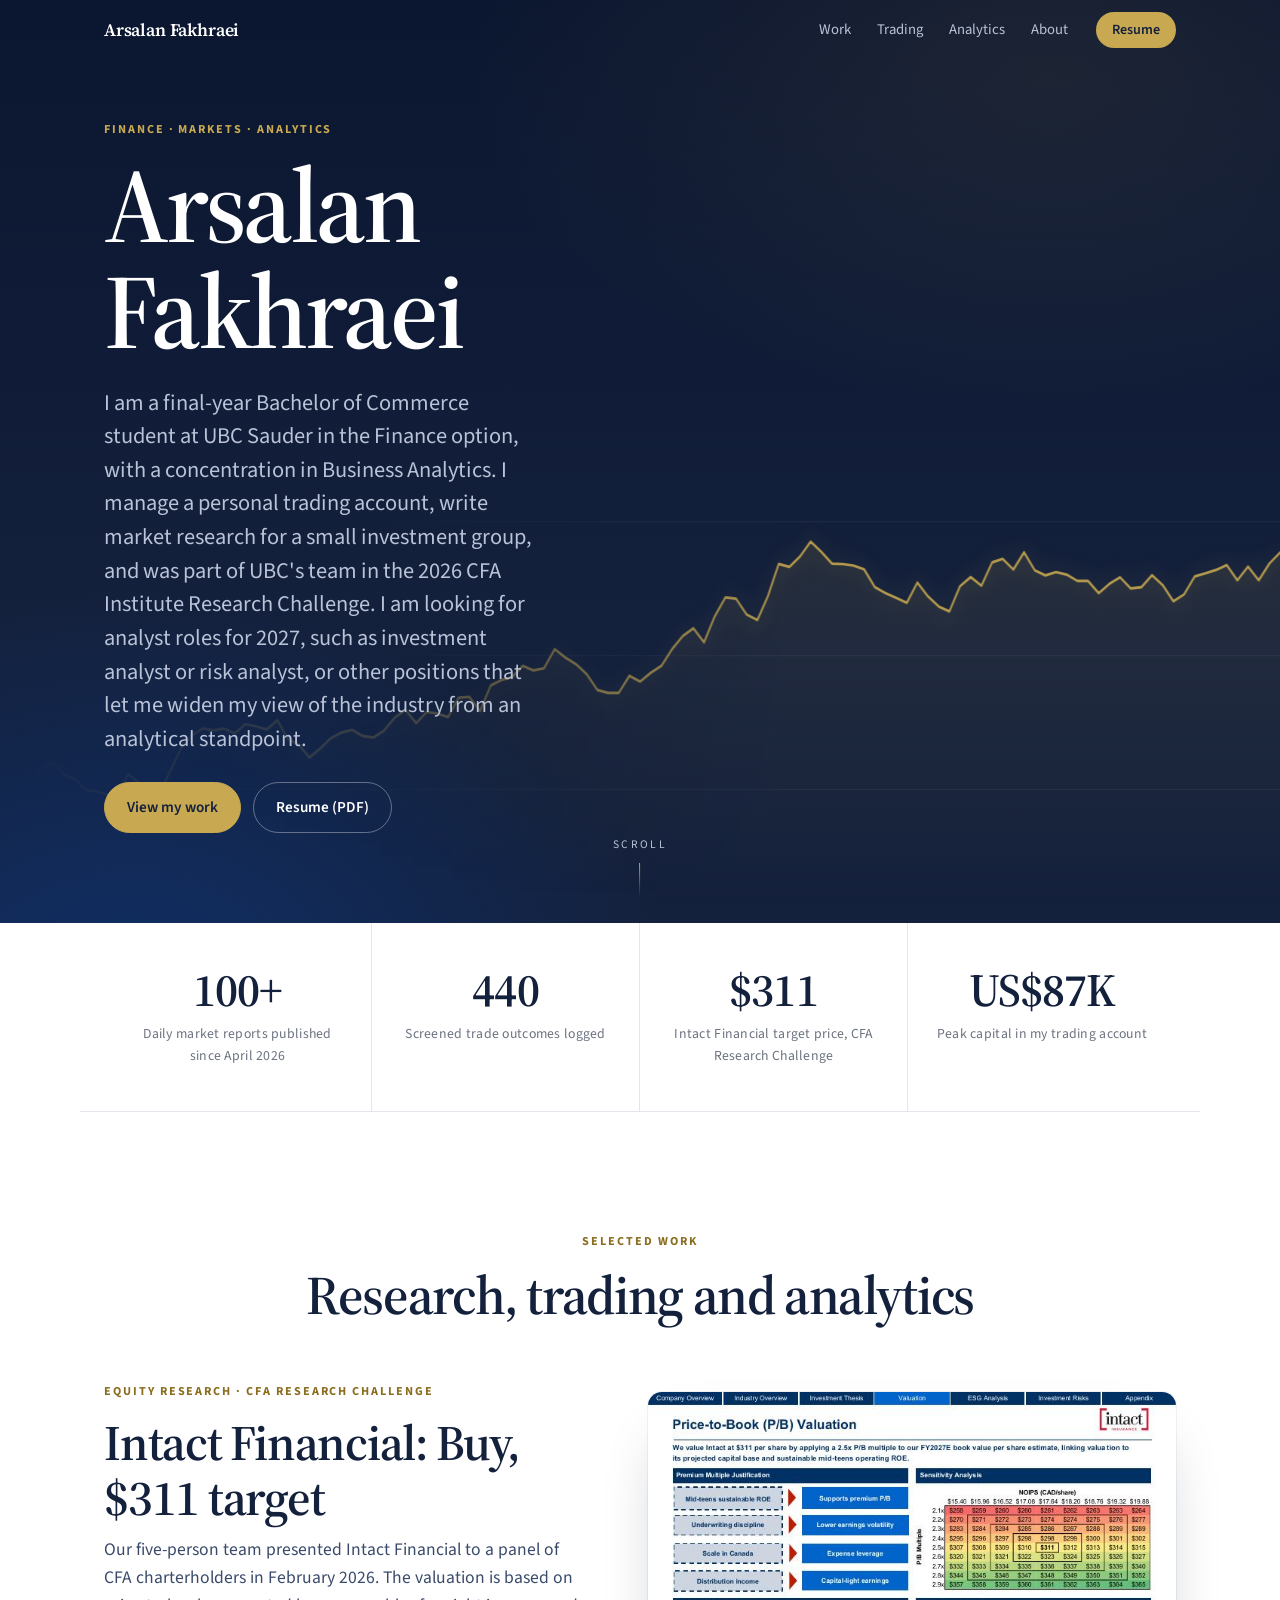
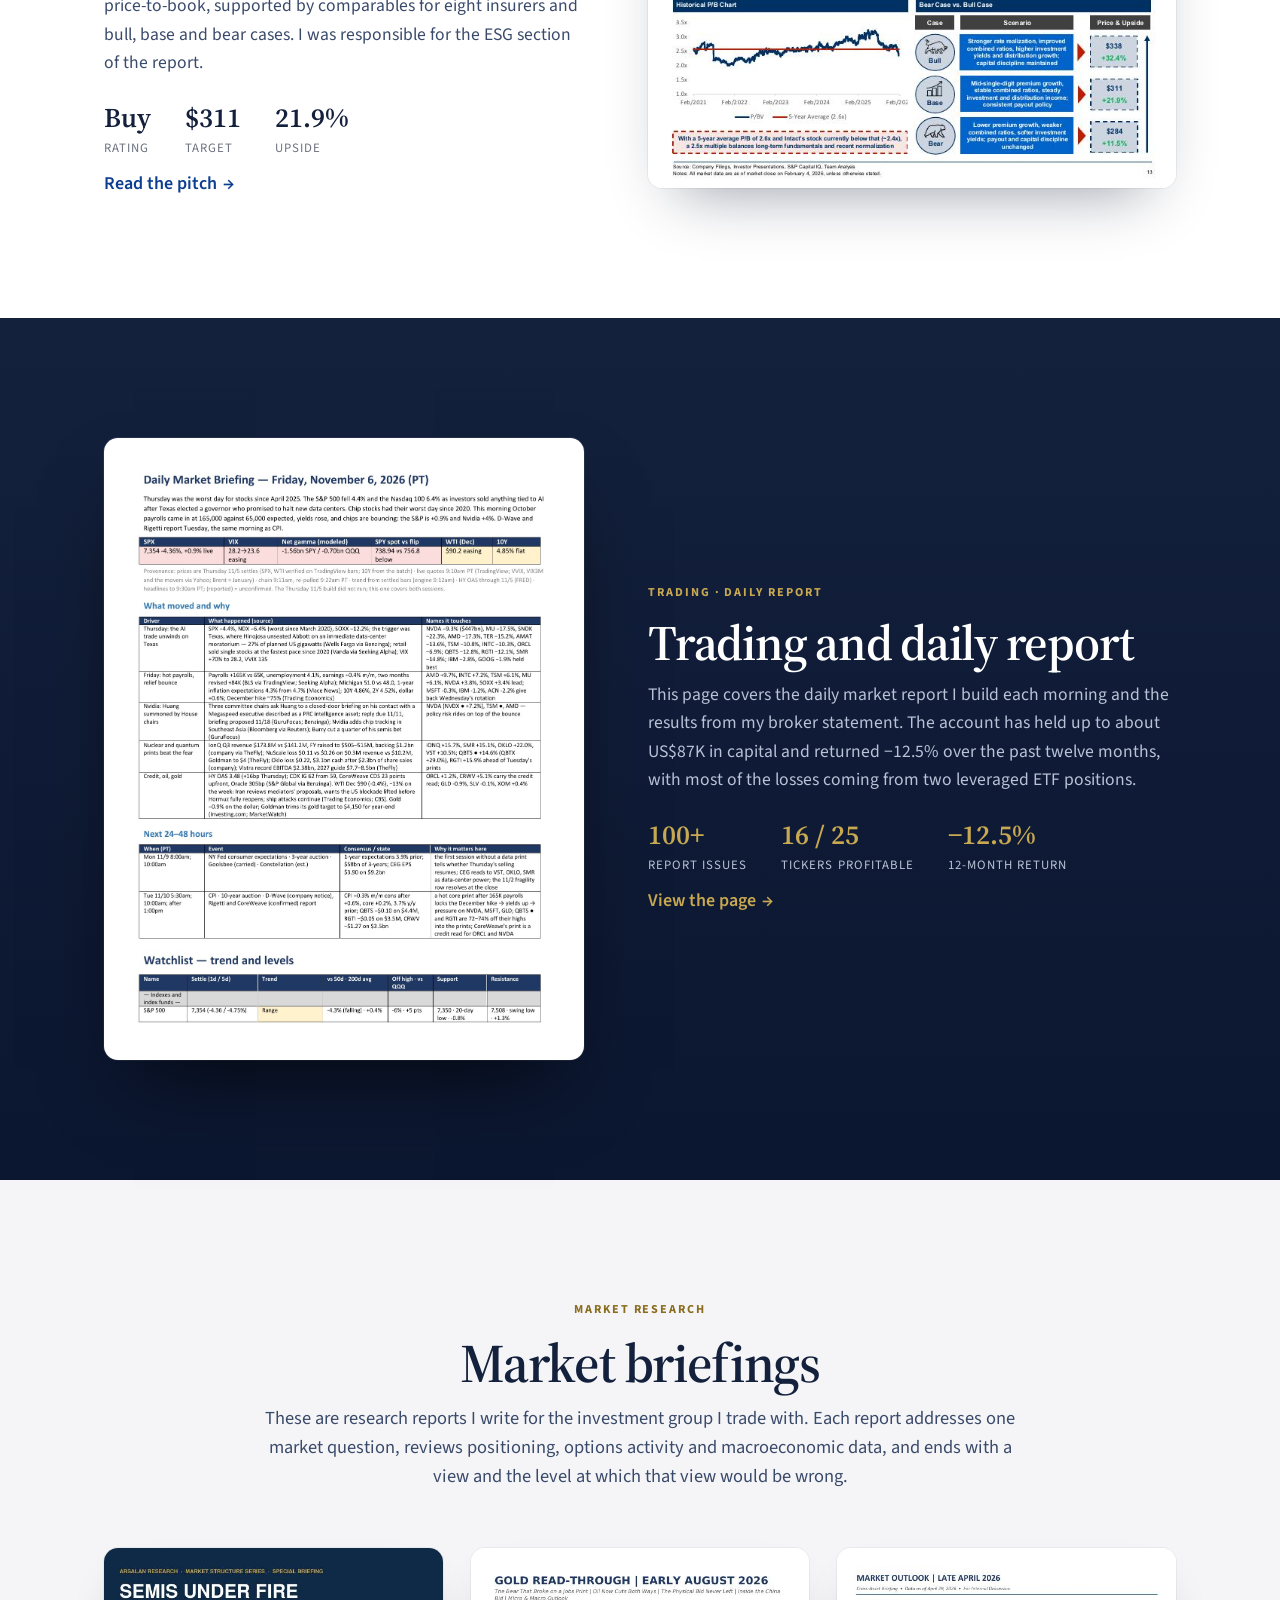
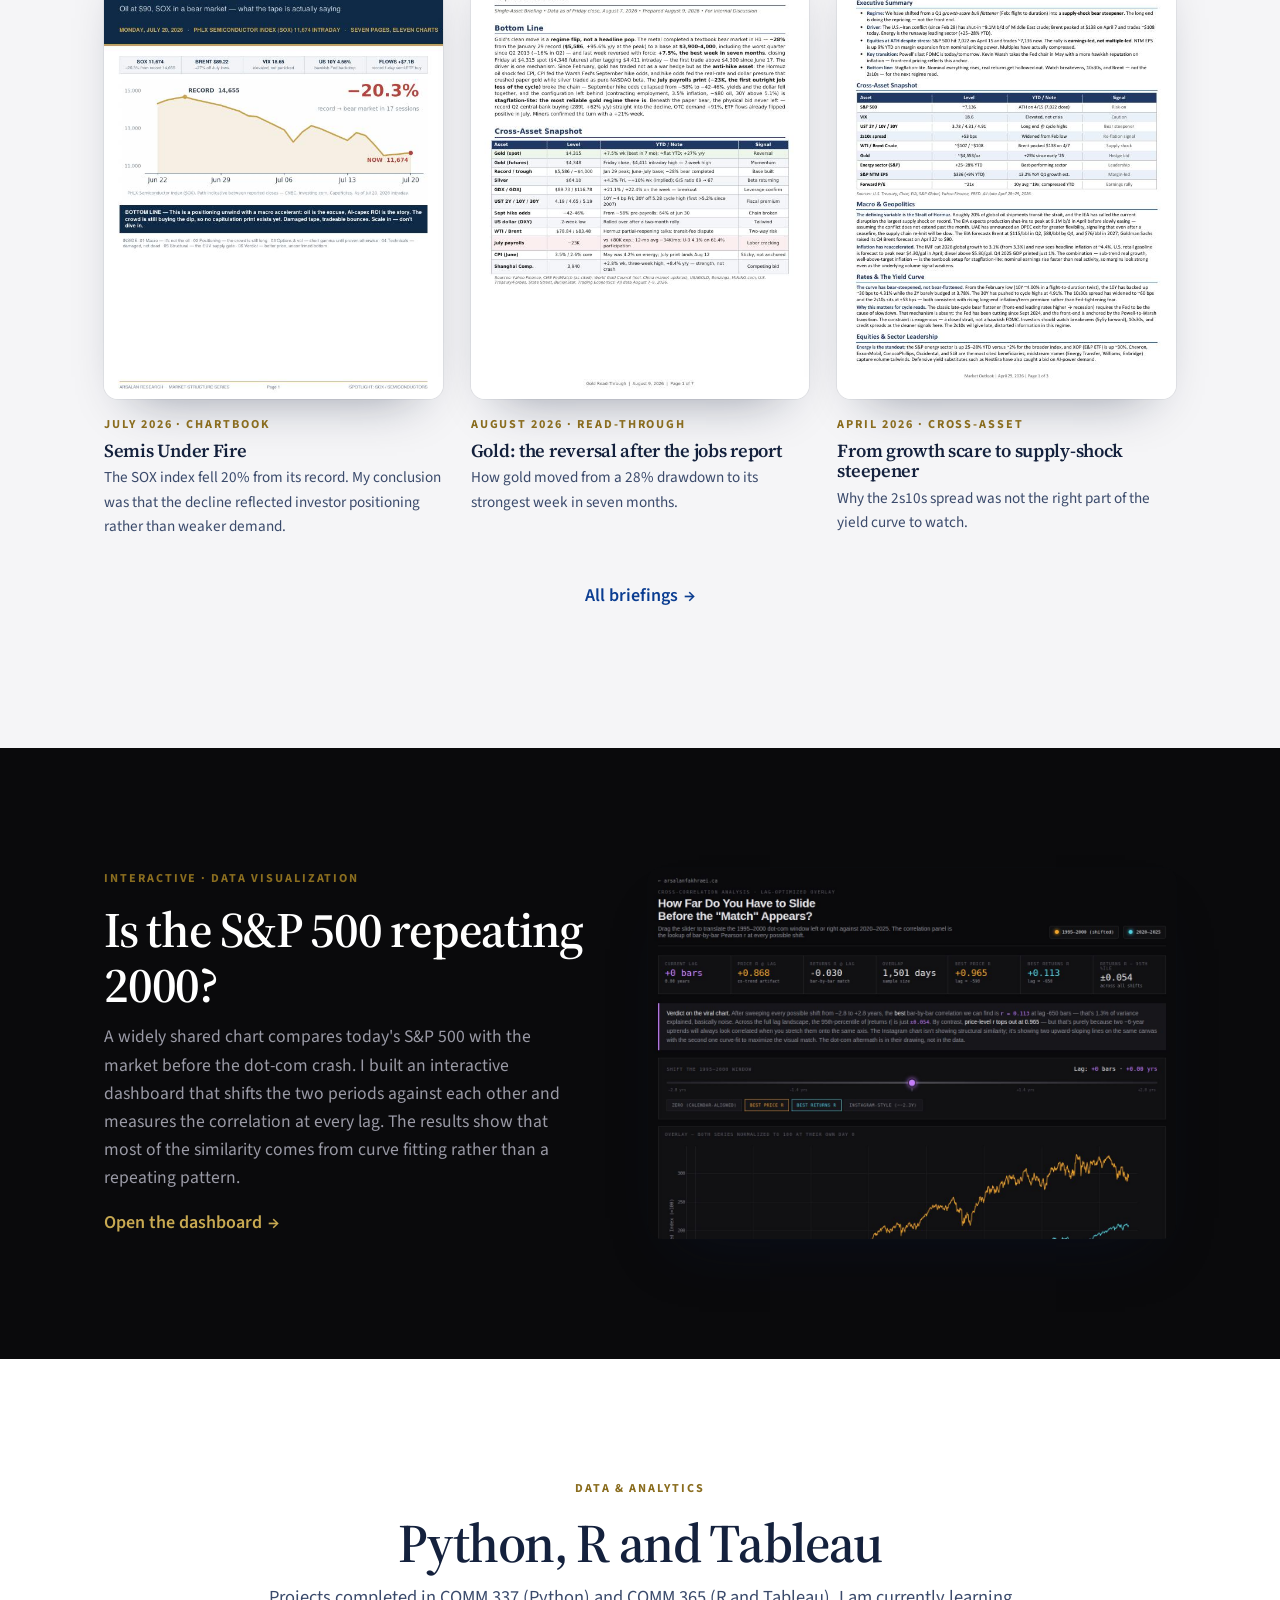
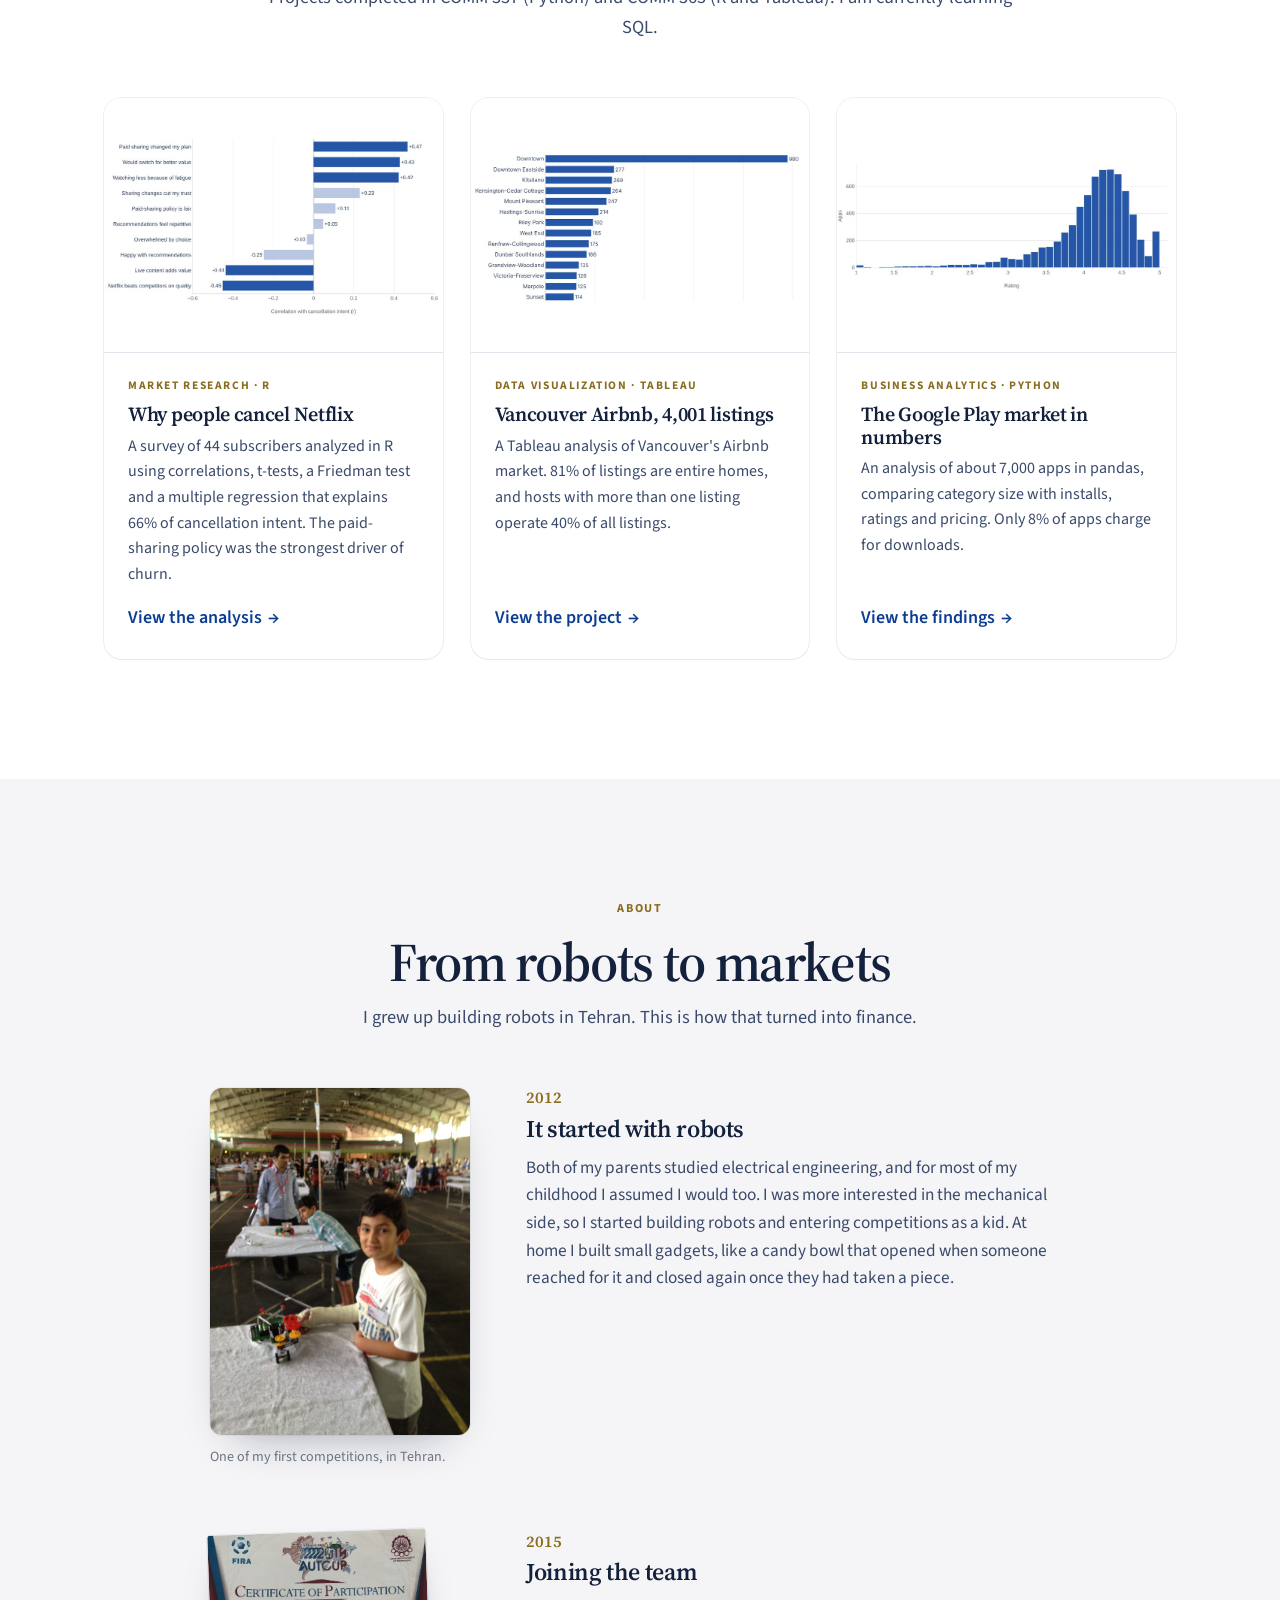
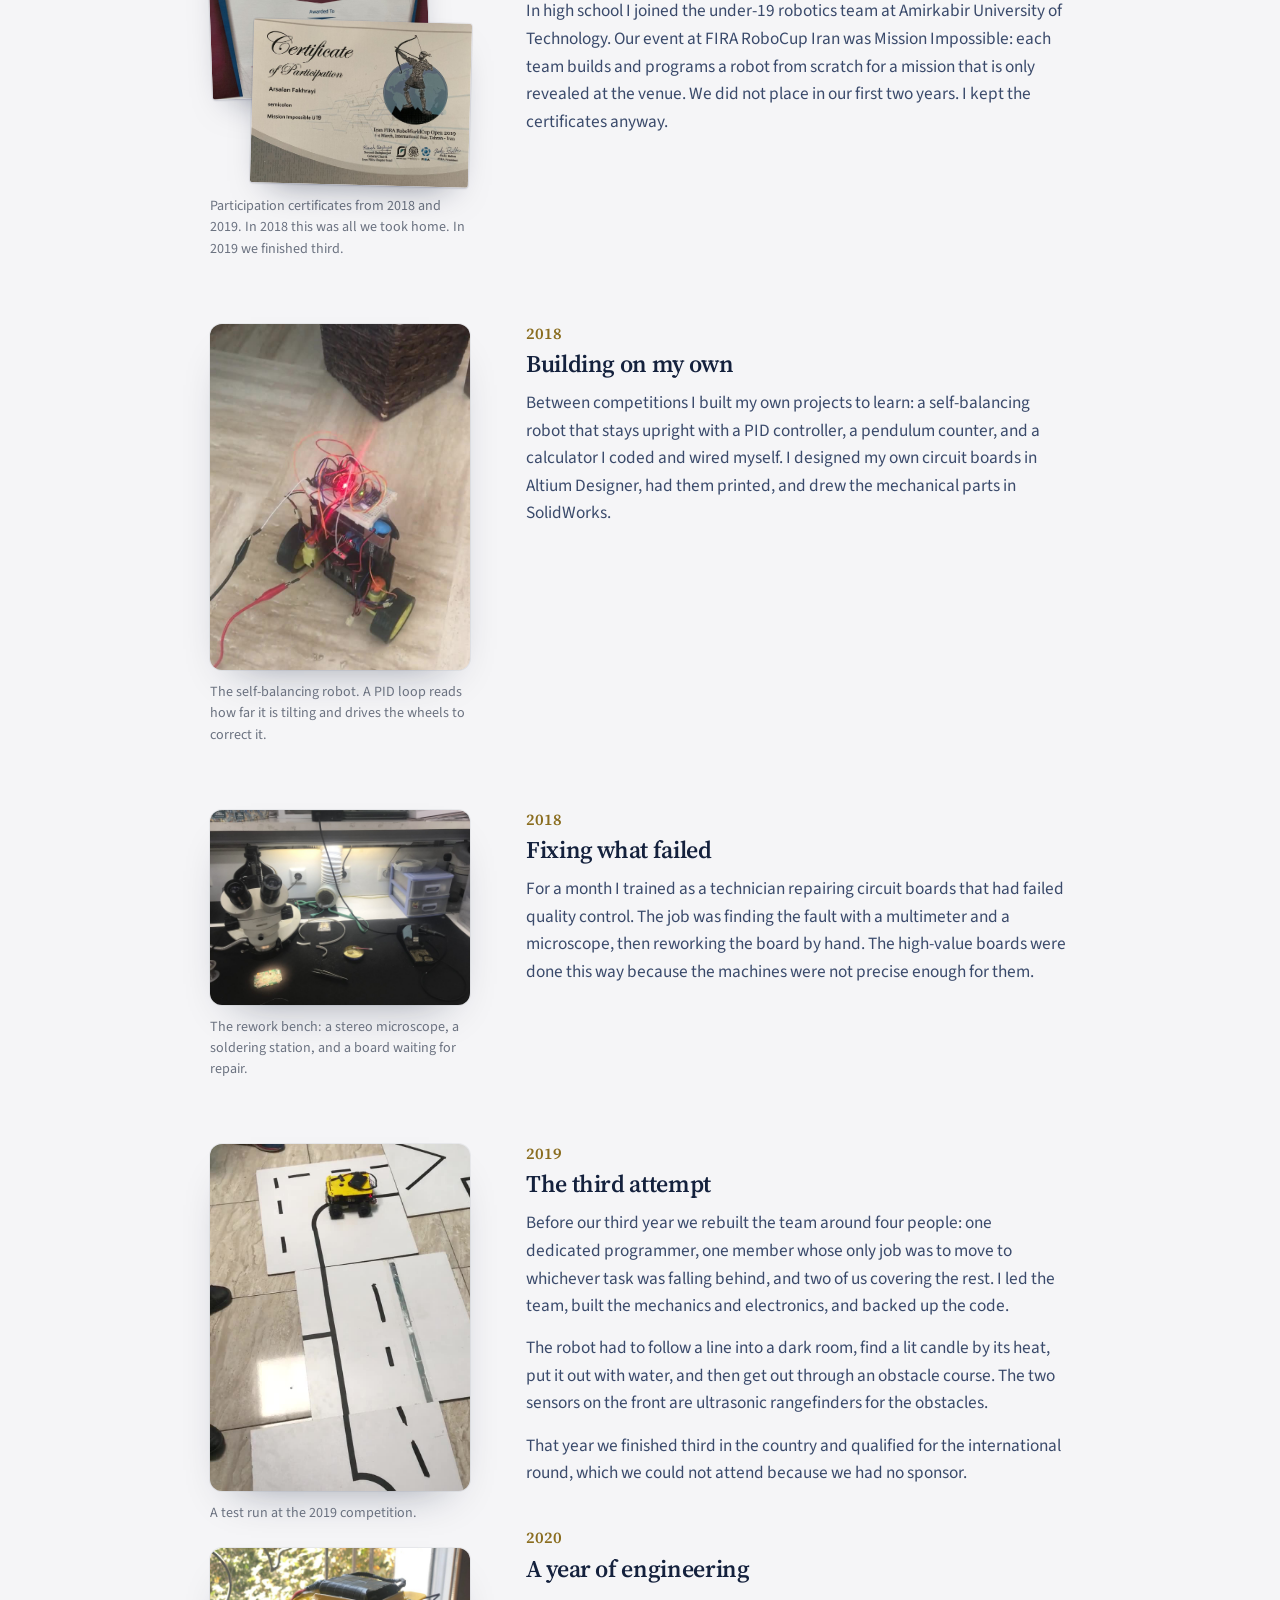
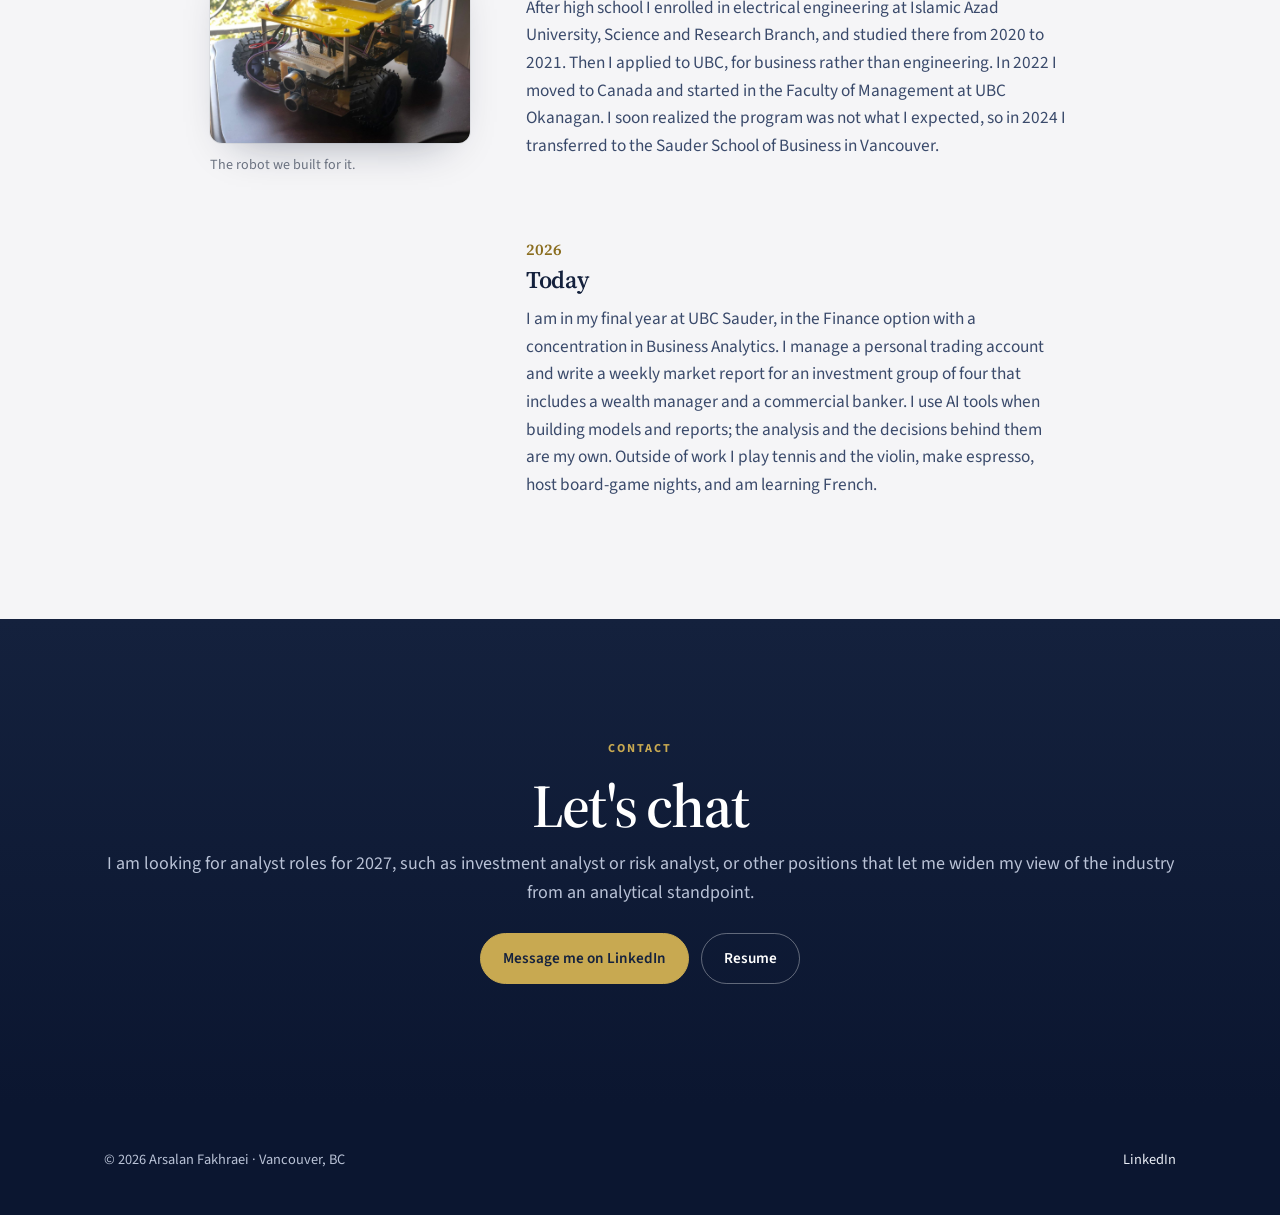
==== commit b93d5d42: "Add files via upload" ====
--- a/index.html
+++ b/index.html
@@ -7,20 +7,20 @@
 <link rel="preconnect" href="https://fonts.googleapis.com">
 <link rel="preconnect" href="https://fonts.gstatic.com" crossorigin>
 <link href="https://fonts.googleapis.com/css2?family=Source+Serif+4:opsz,wght@8..60,400;8..60,600&family=Source+Sans+3:wght@400;600;700&display=swap" rel="stylesheet">
-<title>Arsalan Fakhraei — Finance &amp; Markets</title>
+<title>Arsalan Fakhraei | Finance &amp; Markets</title>
 <meta name="description" content="Arsalan Fakhraei is a finance student at UBC Sauder in Vancouver. Portfolio of equity research, market briefings, a personal trading account and daily market report, and data analytics projects.">
 <link rel="canonical" href="https://arsalanfakhraei.ca/">
 <meta property="og:type" content="website">
 <meta property="og:site_name" content="Arsalan Fakhraei">
-<meta property="og:title" content="Arsalan Fakhraei — Finance &amp; Markets">
+<meta property="og:title" content="Arsalan Fakhraei | Finance &amp; Markets">
 <meta property="og:description" content="Arsalan Fakhraei is a finance student at UBC Sauder in Vancouver. Portfolio of equity research, market briefings, a personal trading account and daily market report, and data analytics projects.">
 <meta property="og:url" content="https://arsalanfakhraei.ca/">
 <meta property="og:image" content="https://arsalanfakhraei.ca/assets/img/ifc-val.jpg">
 <meta name="twitter:card" content="summary_large_image">
 <link rel="icon" href="data:image/svg+xml,%3Csvg xmlns='http://www.w3.org/2000/svg' viewBox='0 0 64 64'%3E%3Crect width='64' height='64' rx='14' fill='%2314213d'/%3E%3Ctext x='32' y='42' font-family='Georgia,serif' font-size='28' font-weight='700' text-anchor='middle' fill='%23c8a951'%3EAF%3C/text%3E%3C/svg%3E">
-<link rel="stylesheet" href="/css/site.css">
+<link rel="stylesheet" href="/css/site.css?v=20261010">
 <script>document.documentElement.classList.add('js')</script>
-<script src="/assets/js/site.js" defer></script>
+<script src="/assets/js/site.js?v=20261010" defer></script>
 <script type="application/ld+json">{"@context": "https://schema.org", "@type": "Person", "name": "Arsalan Fakhraei", "url": "https://arsalanfakhraei.ca/", "jobTitle": "Finance student", "alumniOf": [{"@type": "CollegeOrUniversity", "name": "University of British Columbia, Sauder School of Business"}], "address": {"@type": "PostalAddress", "addressLocality": "Vancouver", "addressRegion": "BC", "addressCountry": "CA"}, "knowsAbout": ["Equity research", "Financial markets", "Trading", "Data analytics", "Robotics", "Electronics"], "sameAs": ["https://www.linkedin.com/in/arsalan-fakhraei/", "https://github.com/arsalanfk"]}</script>
 </head>
 <body>
@@ -107,7 +107,7 @@
     <div class="sec-head reveal"><div class="eyebrow">Data &amp; analytics</div><h2>Python, R and Tableau</h2><p>Projects completed in COMM 337 (Python) and COMM 365 (R and Tableau). I am currently learning SQL.</p></div>
     <div class="grid">
       <article class="card"><div class="media"><img src="/assets/img/netflix-cover.jpg" alt="Netflix churn study chart" loading="lazy"></div><div class="body"><div class="tag">Market research · R</div><h3>Why people cancel Netflix</h3><p>A survey of 44 subscribers analyzed in R using correlations, t-tests, a Friedman test and a multiple regression that explains 66% of cancellation intent. The paid-sharing policy was the strongest driver of churn.</p><a class="more stretch" href="/work/netflix-churn-study.html">View the analysis</a></div></article>
-      <article class="card"><div class="media"><img src="/assets/img/airbnb-cover.jpg" alt="Map of Vancouver Airbnb listings" loading="lazy"></div><div class="body"><div class="tag">Data visualization · Tableau</div><h3>Vancouver Airbnb, 4,001 listings</h3><p>A Tableau analysis of Vancouver's Airbnb market. 81% of listings are entire homes, and hosts with more than one listing operate 40% of all listings.</p><a class="more stretch" href="/work/vancouver-airbnb-tableau.html">View the project</a></div></article>
+      <article class="card"><div class="media"><img src="/assets/img/airbnb-cover.jpg" alt="Vancouver Airbnb listings by neighbourhood" loading="lazy"></div><div class="body"><div class="tag">Data visualization · Tableau</div><h3>Vancouver Airbnb, 4,001 listings</h3><p>A Tableau analysis of Vancouver's Airbnb market. 81% of listings are entire homes, and hosts with more than one listing operate 40% of all listings.</p><a class="more stretch" href="/work/vancouver-airbnb-tableau.html">View the project</a></div></article>
       <article class="card"><div class="media"><img src="/assets/img/apps-cover.jpg" alt="Google Play ratings chart" loading="lazy"></div><div class="body"><div class="tag">Business analytics · Python</div><h3>The Google Play market in numbers</h3><p>An analysis of about 7,000 apps in pandas, comparing category size with installs, ratings and pricing. Only 8% of apps charge for downloads.</p><a class="more stretch" href="/work/google-play-market.html">View the findings</a></div></article>
     </div>
   </div>
@@ -152,7 +152,7 @@
       <article class="ch reveal">
         <div class="ch-side">
           <figure>
-            <video src="/assets/video/self-balancing-robot.mp4" poster="/assets/img/self-balancing-robot-poster.jpg" width="720" height="960" muted loop playsinline preload="metadata" aria-label="Two-wheeled robot balancing upright on its own"></video>
+            <video src="/assets/video/self-balancing-robot.mp4" poster="/assets/img/self-balancing-robot-poster.jpg" width="720" height="960" autoplay muted loop playsinline preload="metadata" aria-label="Two-wheeled robot balancing upright on its own"></video>
             <figcaption>The self-balancing robot. A PID loop reads how far it is tilting and drives the wheels to correct it.</figcaption>
           </figure>
         </div>
@@ -177,10 +177,10 @@
         </div>
       </article>
 
-      <article class="ch two reveal">
-        <div class="ch-side">
-          <figure>
-            <video src="/assets/video/line-following-robot.mp4" poster="/assets/img/line-following-robot-poster.jpg" width="720" height="960" muted loop playsinline preload="metadata" aria-label="Yellow robot following a black line along a test track"></video>
+      <article class="ch reveal">
+        <div class="ch-side">
+          <figure>
+            <video src="/assets/video/line-following-robot.mp4" poster="/assets/img/line-following-robot-poster.jpg" width="720" height="960" autoplay muted loop playsinline preload="metadata" aria-label="Yellow robot following a black line along a test track"></video>
             <figcaption>A test run at the 2019 competition.</figcaption>
           </figure>
           <figure>
@@ -194,11 +194,11 @@
           <p>Before our third year we rebuilt the team around four people: one dedicated programmer, one member whose only job was to move to whichever task was falling behind, and two of us covering the rest. I led the team, built the mechanics and electronics, and backed up the code.</p>
           <p>The robot had to follow a line into a dark room, find a lit candle by its heat, put it out with water, and then get out through an obstacle course. The two sensors on the front are ultrasonic rangefinders for the obstacles.</p>
           <p>That year we finished third in the country and qualified for the international round, which we could not attend because we had no sponsor.</p>
-        </div>
-        <div class="ch-text ch-cont">
+          <div class="ch-cont">
           <div class="ch-year">2020</div>
           <h3>A year of engineering</h3>
           <p>After high school I enrolled in electrical engineering at Islamic Azad University, Science and Research Branch, and studied there from 2020 to 2021. Then I applied to UBC, for business rather than engineering. In 2022 I moved to Canada and started in the Faculty of Management at UBC Okanagan. I soon realized the program was not what I expected, so in 2024 I transferred to the Sauder School of Business in Vancouver.</p>
+          </div>
         </div>
       </article>
 
--- a/css/site.css
+++ b/css/site.css
@@ -169,17 +169,13 @@
 .papers img{position:absolute;width:84%;height:auto;border-radius:3px;box-shadow:0 1px 2px rgba(11,22,48,.14),0 18px 36px -20px rgba(11,22,48,.5),0 0 0 1px rgba(20,33,61,.05)}
 .papers img:first-child{left:0;top:0;transform:rotate(-2deg)}
 .papers img:last-child{right:0;bottom:0;transform:rotate(1.5deg)}
-.ch.two{grid-template-rows:auto 1fr}
-.ch.two .ch-side{grid-row:1/3}
-.ch-cont{grid-row:2;margin-top:2.6rem}
+.ch-cont{margin-top:2.6rem}
 @media (max-width:900px){
   .ch{grid-template-columns:1fr;column-gap:0}
-  .ch.two{grid-template-rows:auto}
-  .ch.two .ch-side{grid-row:2}
   .ch+.ch{margin-top:64px}
   .ch-text{grid-column:1;grid-row:1}
   .ch-side{grid-column:1;grid-row:2;margin-top:24px;max-width:360px}
-  .ch-text.ch-cont{grid-column:1;grid-row:3;margin-top:48px}
+  .ch-cont{margin-top:48px}
 }
 @media (max-width:720px){
   .ch+.ch{margin-top:56px}
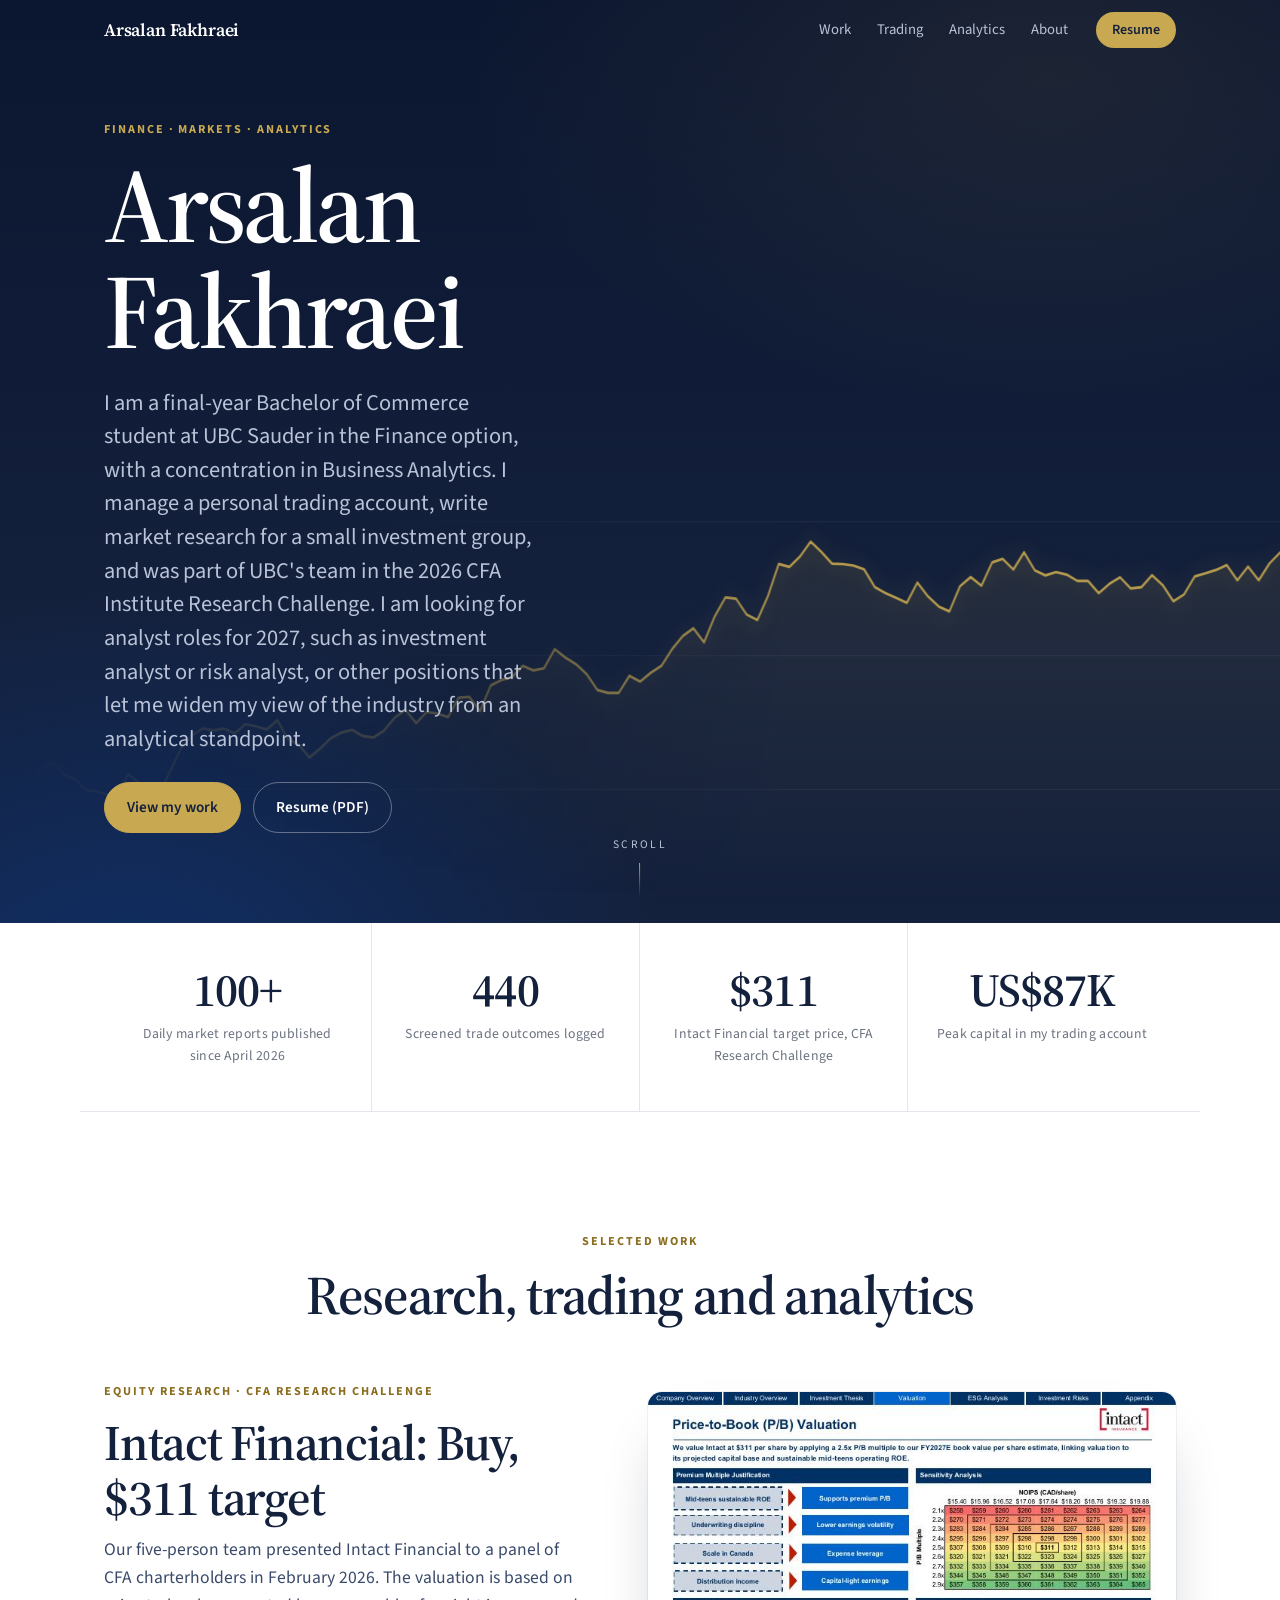
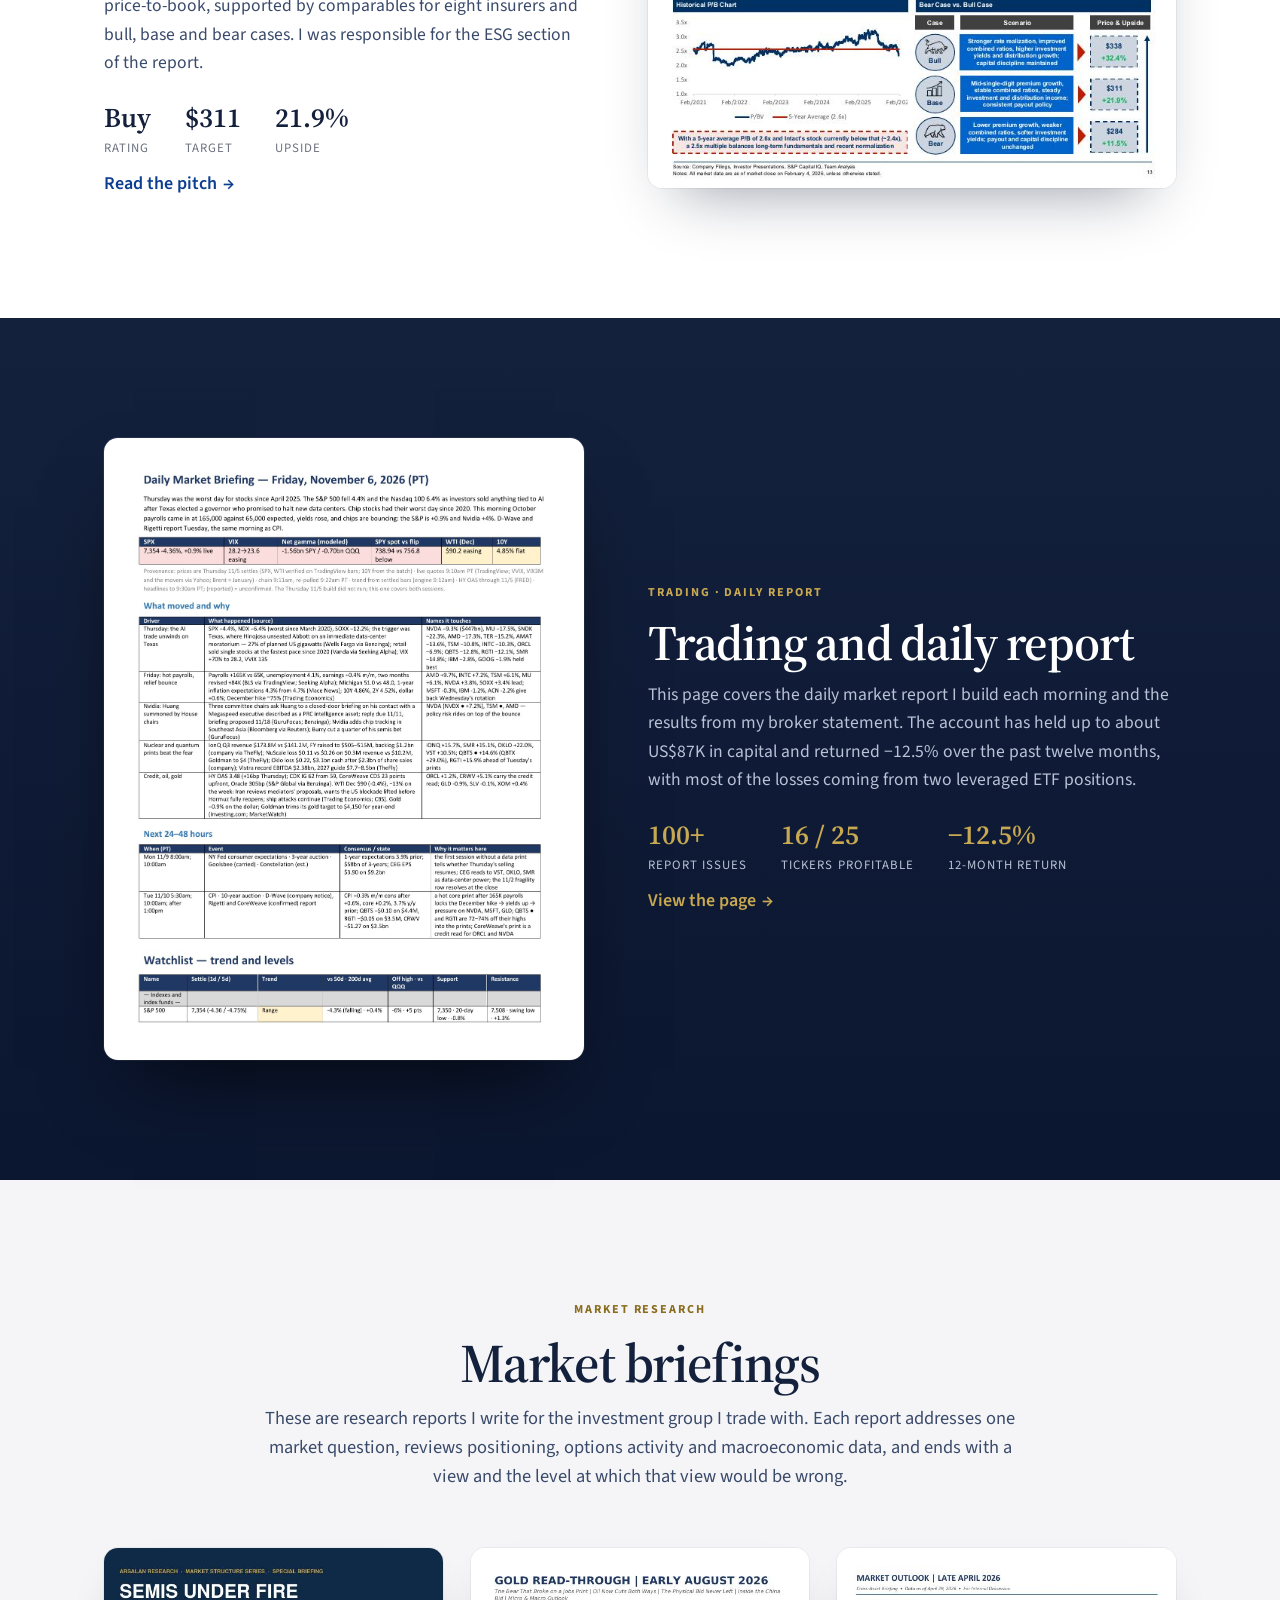
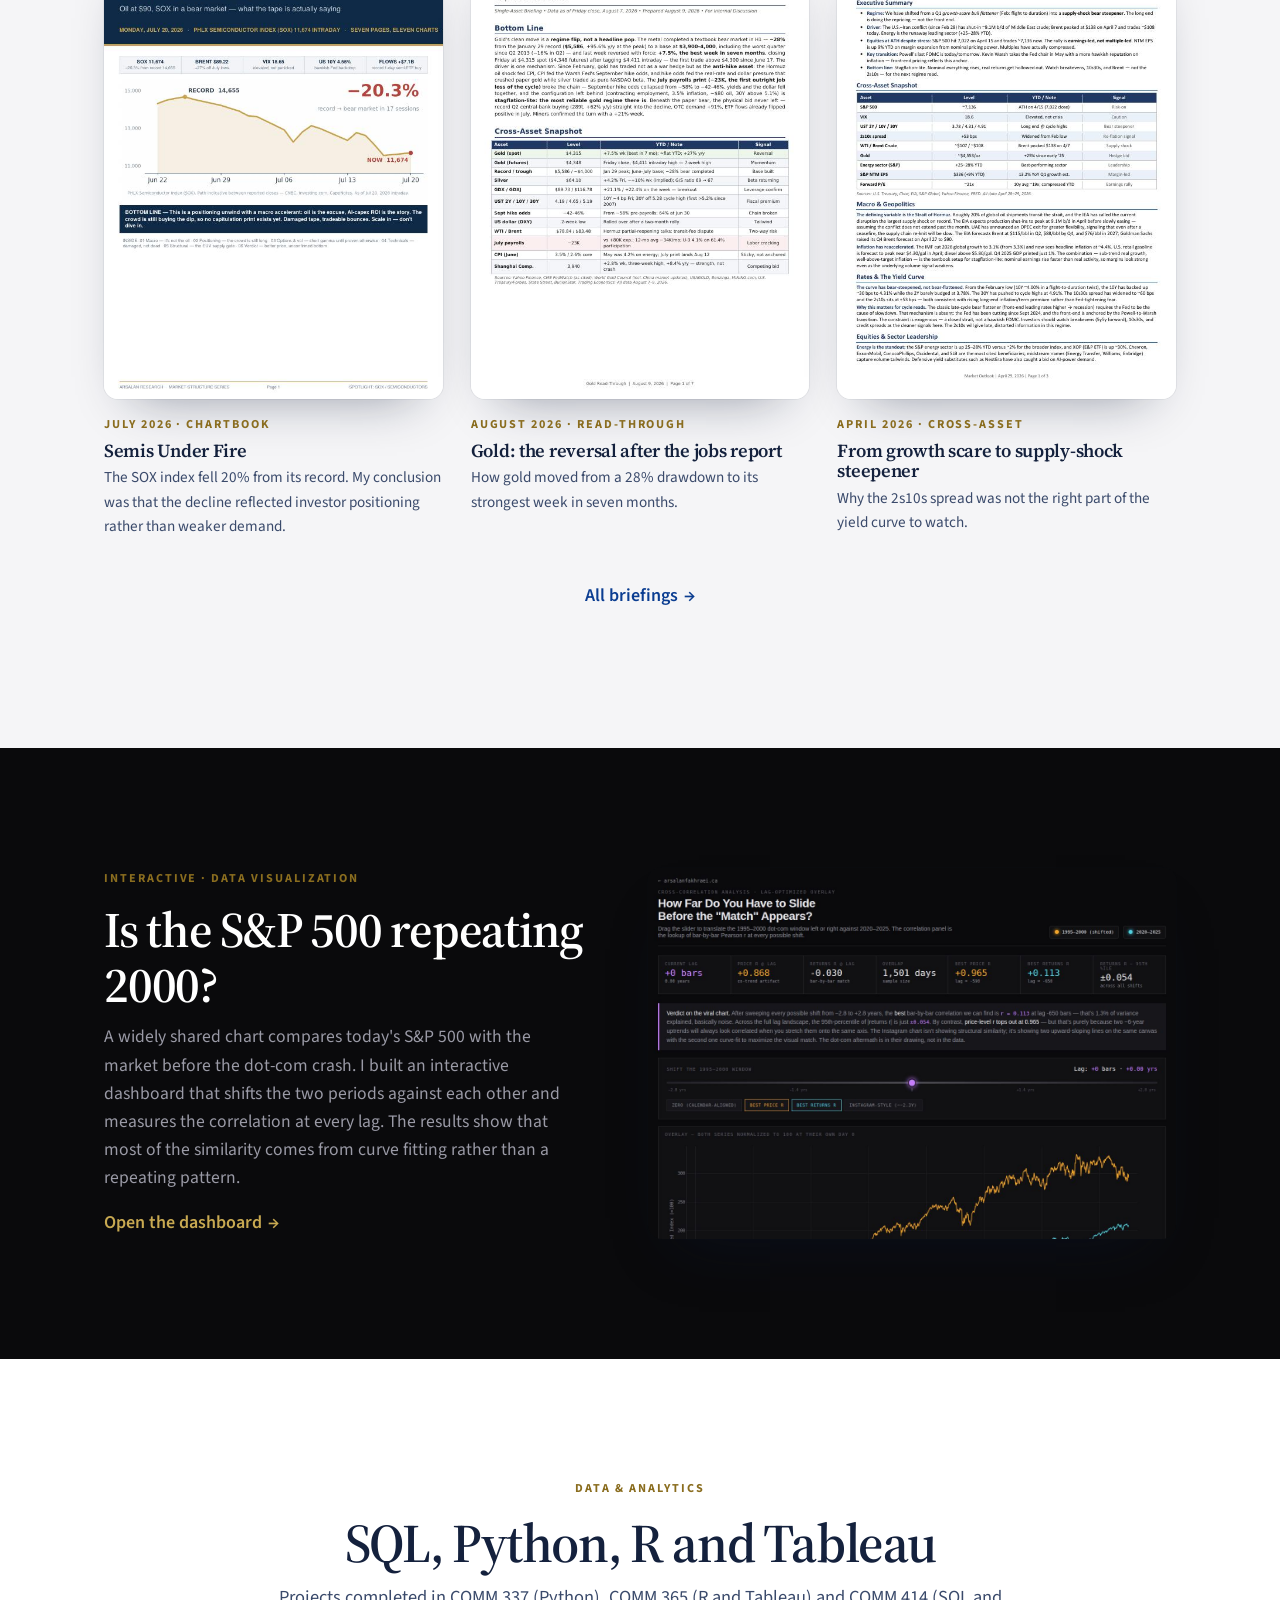
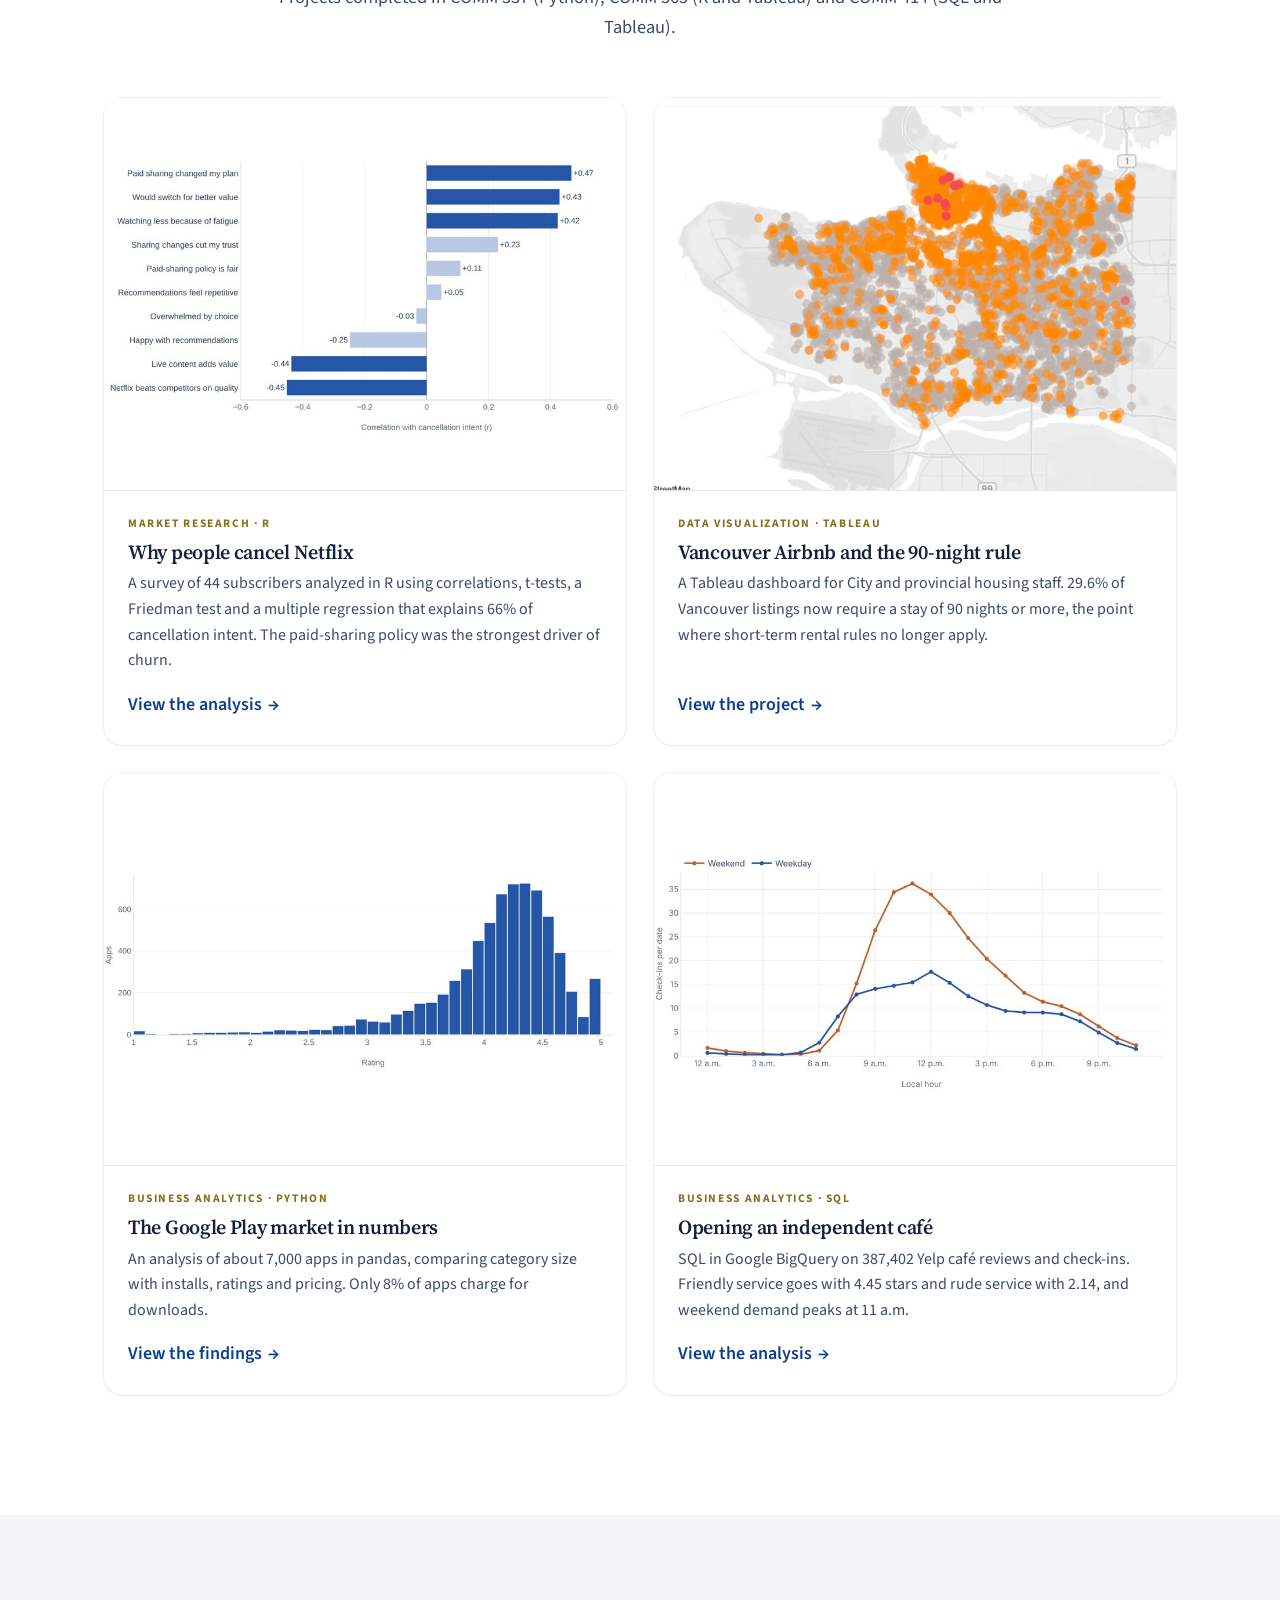
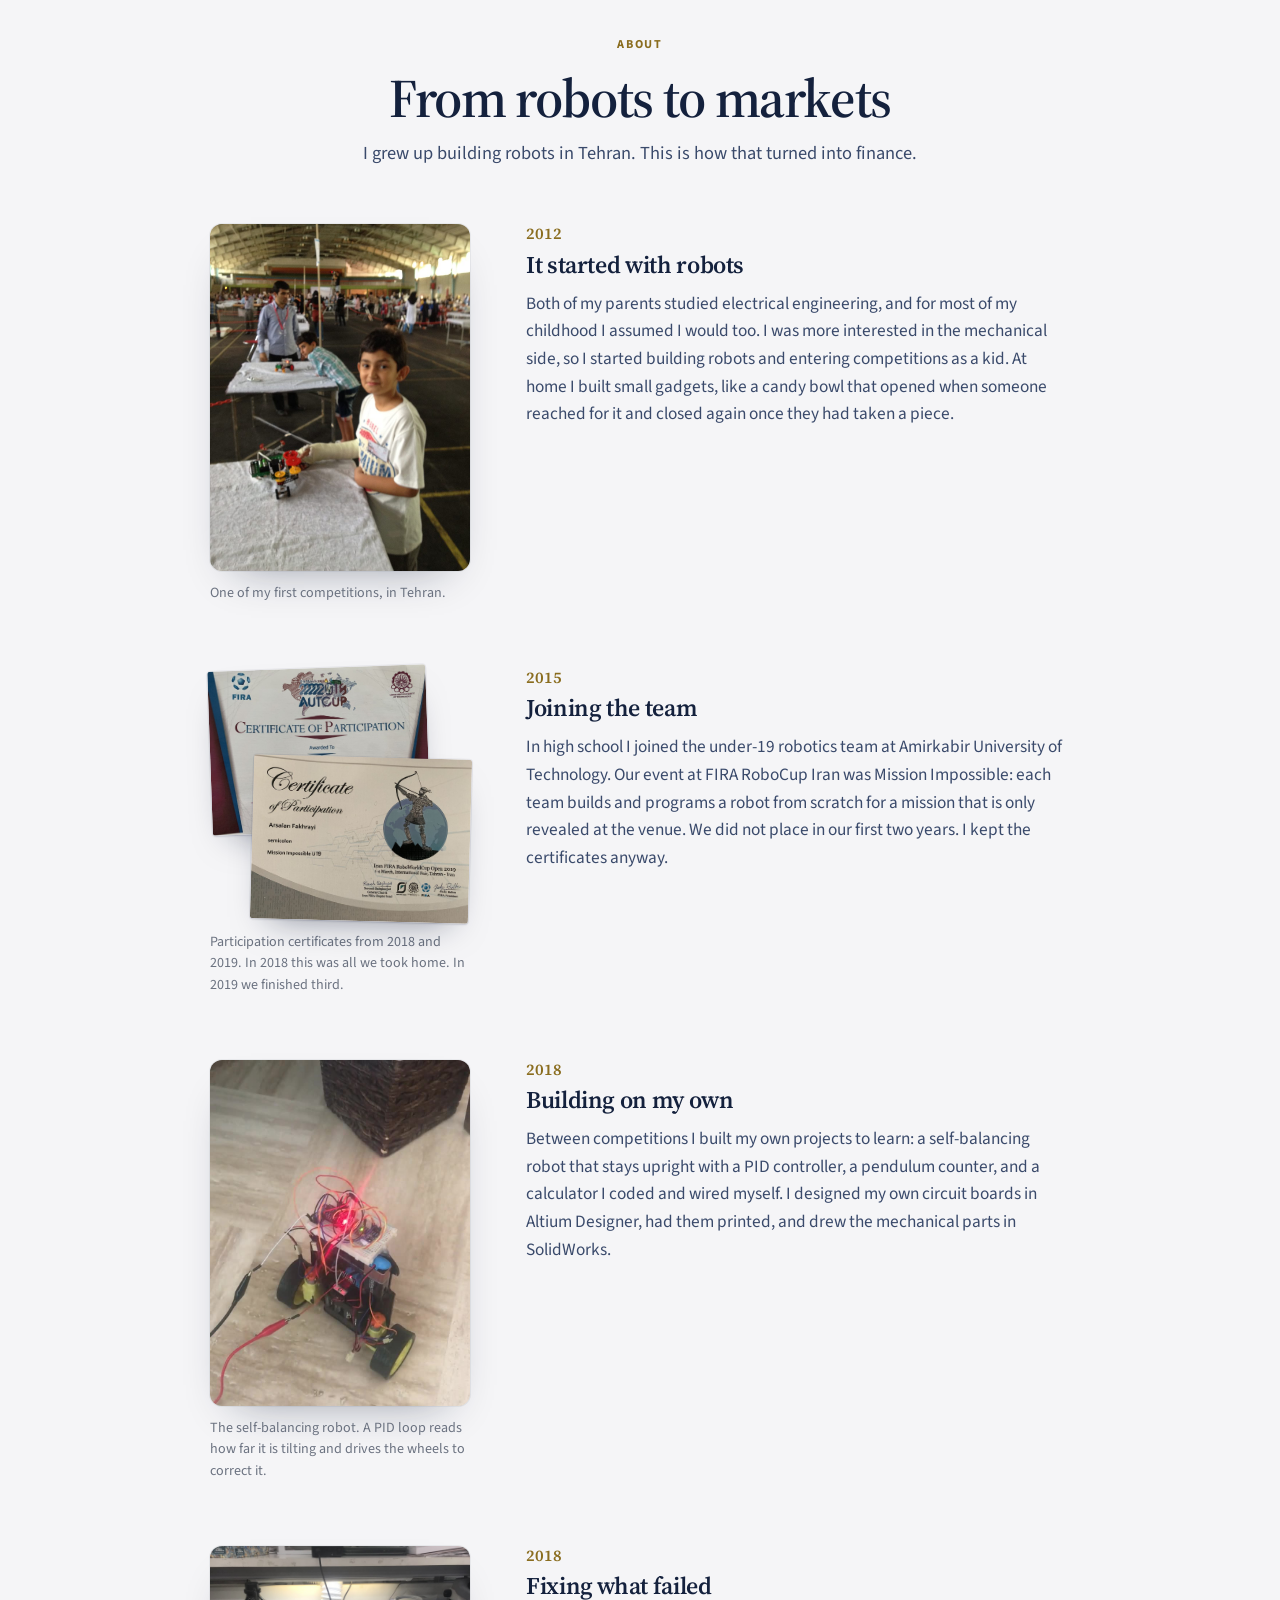
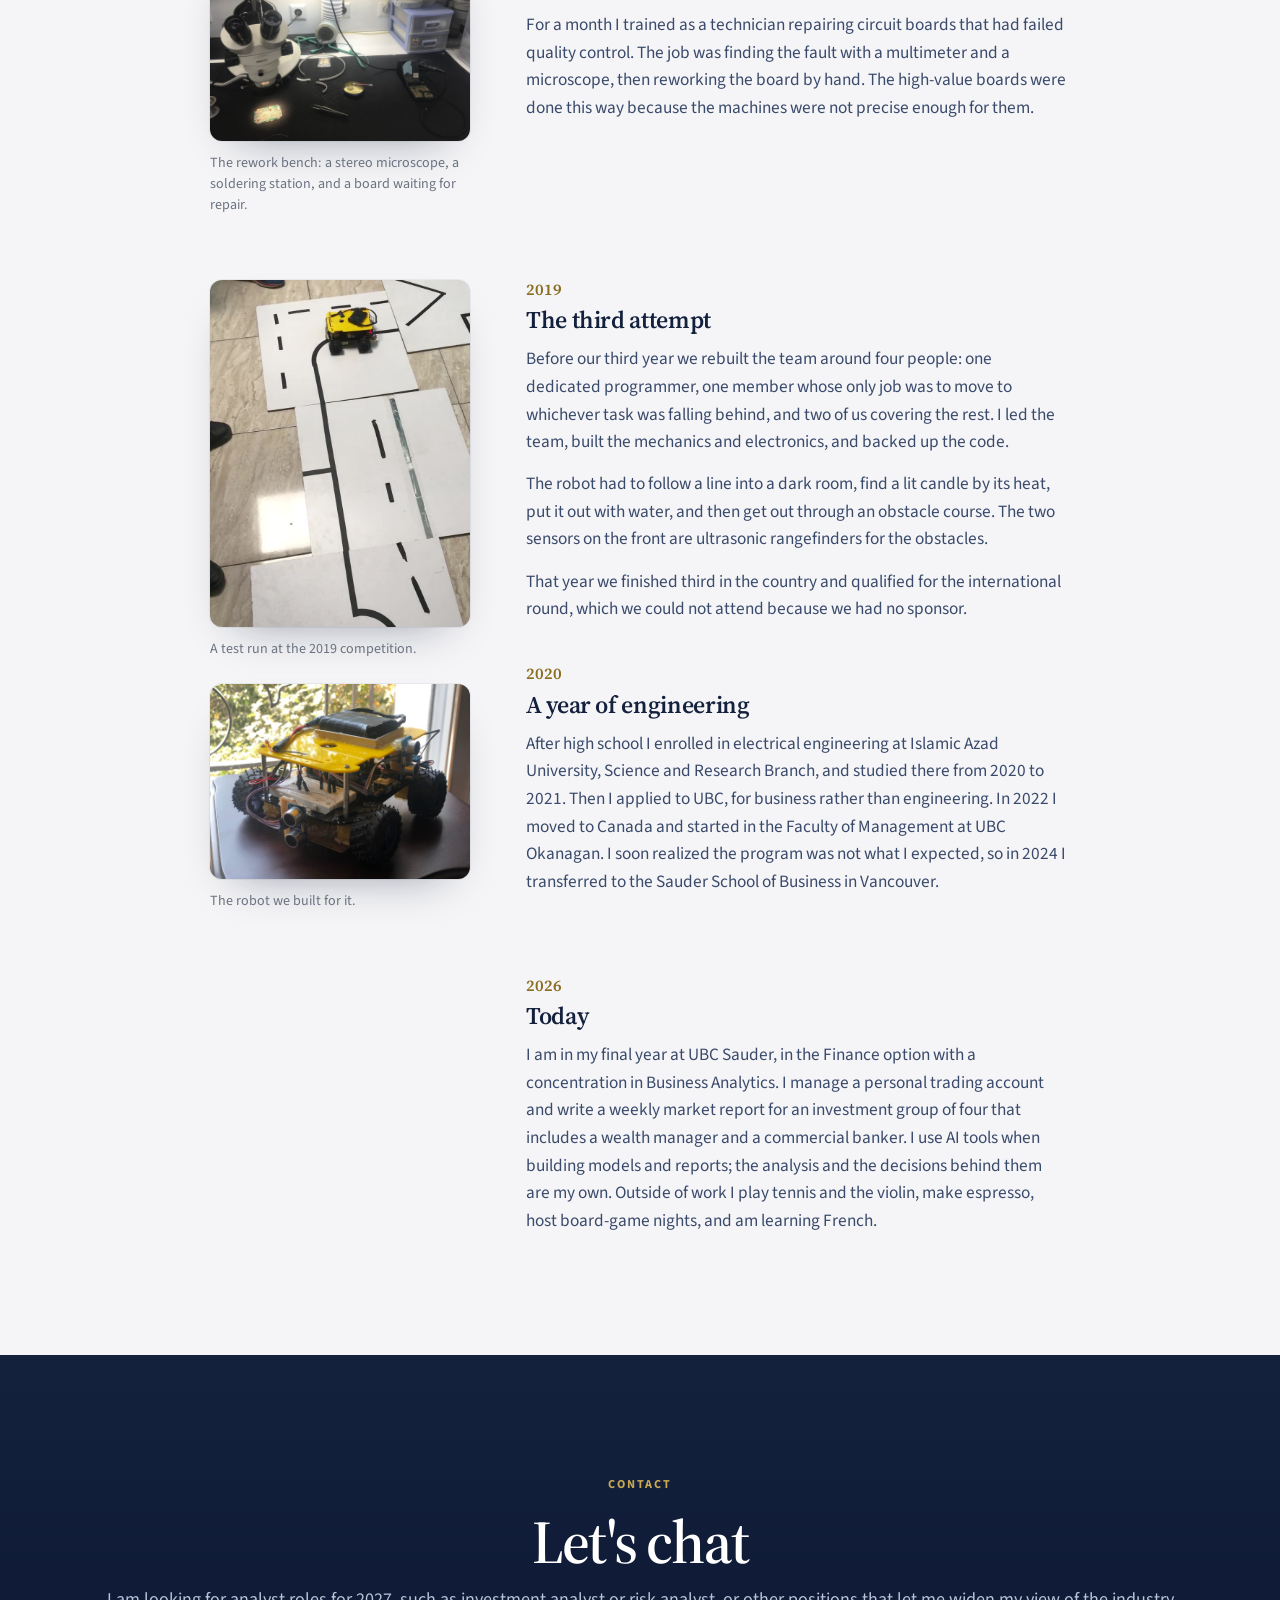
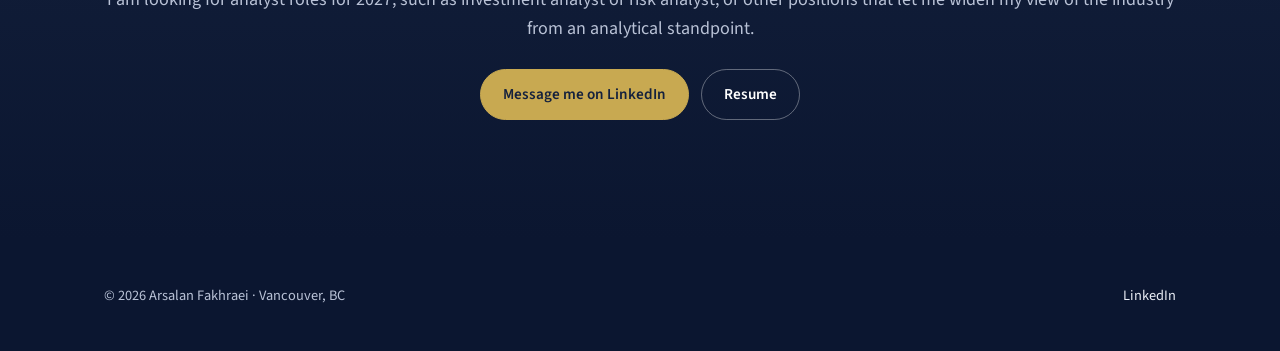
==== commit ce4e9a0f: "Add files via upload" ====
--- a/index.html
+++ b/index.html
@@ -18,7 +18,7 @@
 <meta property="og:image" content="https://arsalanfakhraei.ca/assets/img/ifc-val.jpg">
 <meta name="twitter:card" content="summary_large_image">
 <link rel="icon" href="data:image/svg+xml,%3Csvg xmlns='http://www.w3.org/2000/svg' viewBox='0 0 64 64'%3E%3Crect width='64' height='64' rx='14' fill='%2314213d'/%3E%3Ctext x='32' y='42' font-family='Georgia,serif' font-size='28' font-weight='700' text-anchor='middle' fill='%23c8a951'%3EAF%3C/text%3E%3C/svg%3E">
-<link rel="stylesheet" href="/css/site.css?v=20261010">
+<link rel="stylesheet" href="/css/site.css?v=20261109">
 <script>document.documentElement.classList.add('js')</script>
 <script src="/assets/js/site.js?v=20261010" defer></script>
 <script type="application/ld+json">{"@context": "https://schema.org", "@type": "Person", "name": "Arsalan Fakhraei", "url": "https://arsalanfakhraei.ca/", "jobTitle": "Finance student", "alumniOf": [{"@type": "CollegeOrUniversity", "name": "University of British Columbia, Sauder School of Business"}], "address": {"@type": "PostalAddress", "addressLocality": "Vancouver", "addressRegion": "BC", "addressCountry": "CA"}, "knowsAbout": ["Equity research", "Financial markets", "Trading", "Data analytics", "Robotics", "Electronics"], "sameAs": ["https://www.linkedin.com/in/arsalan-fakhraei/", "https://github.com/arsalanfk"]}</script>
@@ -104,11 +104,12 @@
 
 <section class="section" id="analytics">
   <div class="wrap">
-    <div class="sec-head reveal"><div class="eyebrow">Data &amp; analytics</div><h2>Python, R and Tableau</h2><p>Projects completed in COMM 337 (Python) and COMM 365 (R and Tableau). I am currently learning SQL.</p></div>
-    <div class="grid">
+    <div class="sec-head reveal"><div class="eyebrow">Data &amp; analytics</div><h2>SQL, Python, R and Tableau</h2><p>Projects completed in COMM 337 (Python), COMM 365 (R and Tableau) and COMM 414 (SQL and Tableau).</p></div>
+    <div class="grid four">
       <article class="card"><div class="media"><img src="/assets/img/netflix-cover.jpg" alt="Netflix churn study chart" loading="lazy"></div><div class="body"><div class="tag">Market research · R</div><h3>Why people cancel Netflix</h3><p>A survey of 44 subscribers analyzed in R using correlations, t-tests, a Friedman test and a multiple regression that explains 66% of cancellation intent. The paid-sharing policy was the strongest driver of churn.</p><a class="more stretch" href="/work/netflix-churn-study.html">View the analysis</a></div></article>
-      <article class="card"><div class="media"><img src="/assets/img/airbnb-cover.jpg" alt="Vancouver Airbnb listings by neighbourhood" loading="lazy"></div><div class="body"><div class="tag">Data visualization · Tableau</div><h3>Vancouver Airbnb, 4,001 listings</h3><p>A Tableau analysis of Vancouver's Airbnb market. 81% of listings are entire homes, and hosts with more than one listing operate 40% of all listings.</p><a class="more stretch" href="/work/vancouver-airbnb-tableau.html">View the project</a></div></article>
+      <article class="card"><div class="media"><img src="/assets/img/airbnb-cover.jpg" alt="Map of long-stay Airbnb listings in Vancouver" loading="lazy"></div><div class="body"><div class="tag">Data visualization · Tableau</div><h3>Vancouver Airbnb and the 90-night rule</h3><p>A Tableau dashboard for City and provincial housing staff. 29.6% of Vancouver listings now require a stay of 90 nights or more, the point where short-term rental rules no longer apply.</p><a class="more stretch" href="/work/vancouver-airbnb-tableau.html">View the project</a></div></article>
       <article class="card"><div class="media"><img src="/assets/img/apps-cover.jpg" alt="Google Play ratings chart" loading="lazy"></div><div class="body"><div class="tag">Business analytics · Python</div><h3>The Google Play market in numbers</h3><p>An analysis of about 7,000 apps in pandas, comparing category size with installs, ratings and pricing. Only 8% of apps charge for downloads.</p><a class="more stretch" href="/work/google-play-market.html">View the findings</a></div></article>
+      <article class="card"><div class="media"><img src="/assets/img/yelp-cover.jpg" alt="Café check-ins by hour, weekdays and weekends" loading="lazy"></div><div class="body"><div class="tag">Business analytics · SQL</div><h3>Opening an independent café</h3><p>SQL in Google BigQuery on 387,402 Yelp café reviews and check-ins. Friendly service goes with 4.45 stars and rude service with 2.14, and weekend demand peaks at 11 a.m.</p><a class="more stretch" href="/work/yelp-cafe-sql.html">View the analysis</a></div></article>
     </div>
   </div>
 </section>
--- a/css/site.css
+++ b/css/site.css
@@ -260,3 +260,6 @@
   table.spec th,table.spec td{padding:12px 12px}
   .grid{grid-template-columns:1fr}
 }
+
+.grid.four{grid-template-columns:repeat(2,1fr)}
+@media (max-width:720px){.grid.four{grid-template-columns:1fr}}
